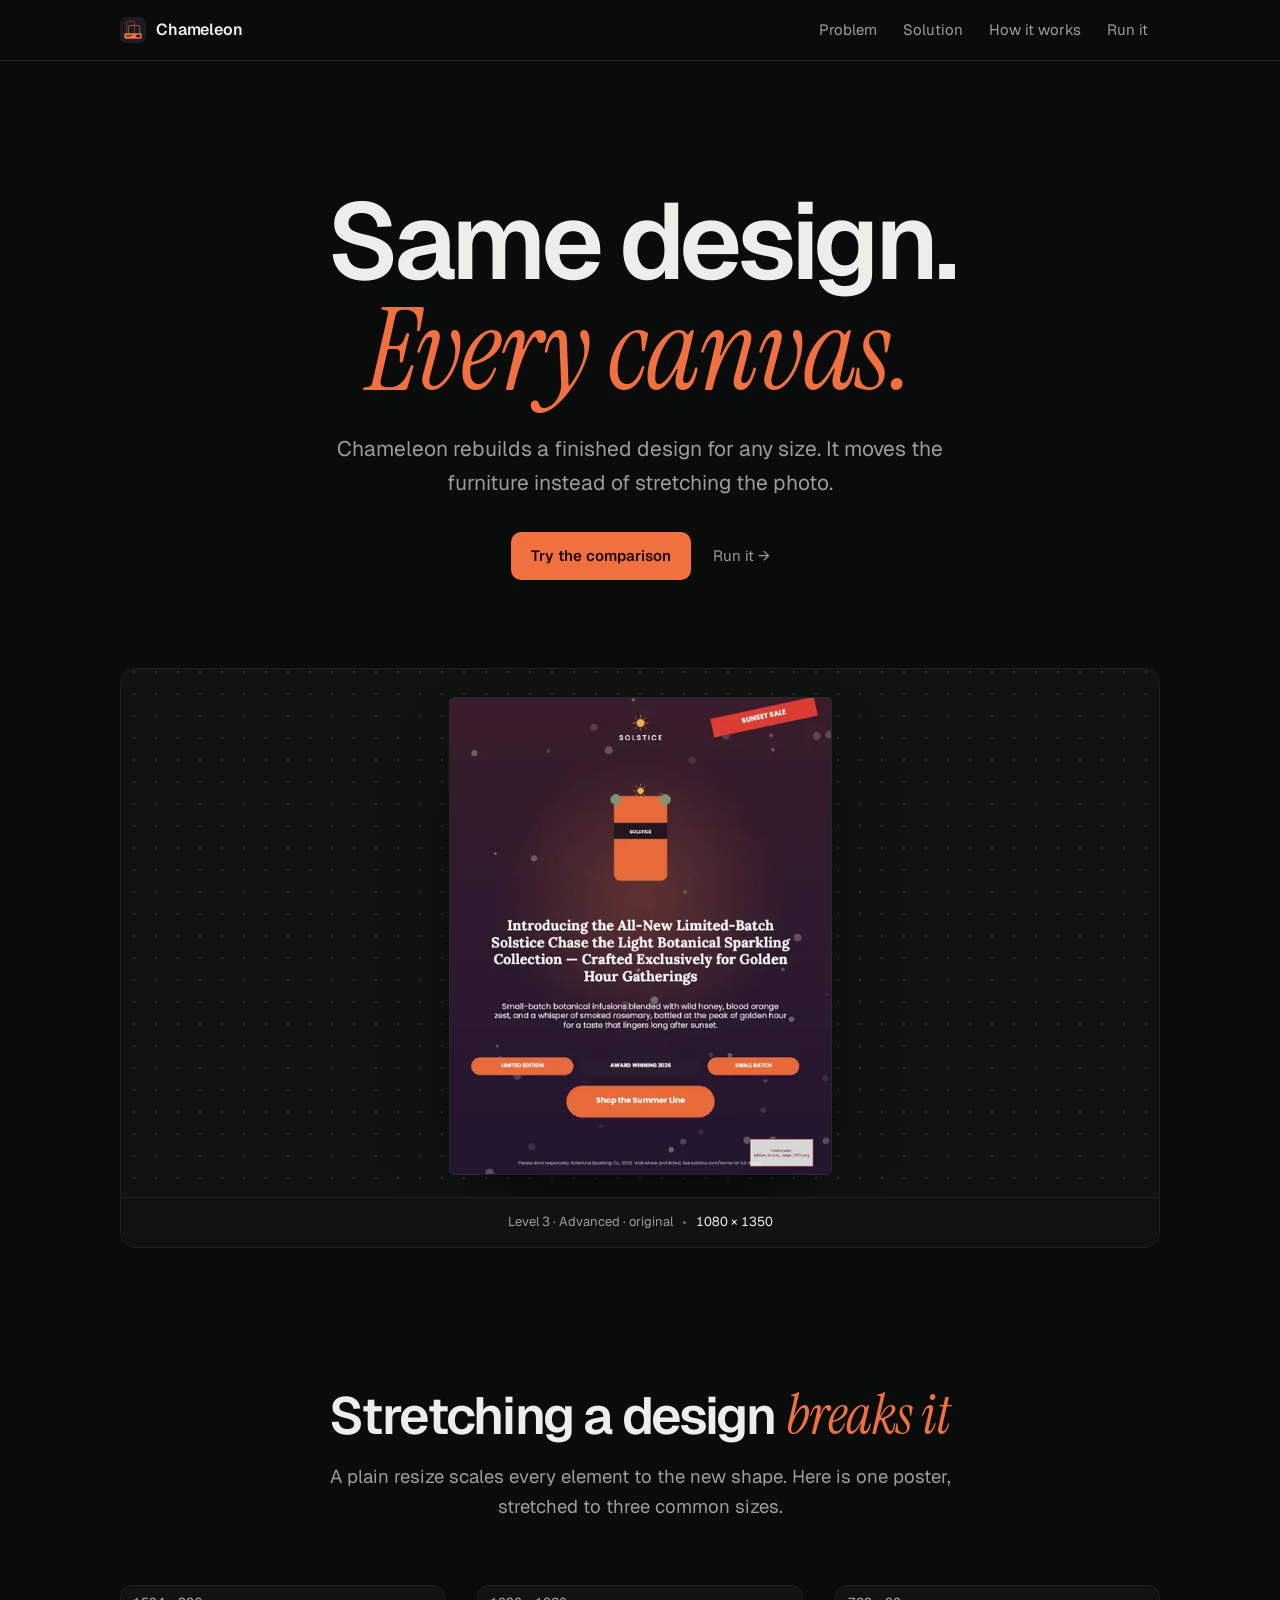
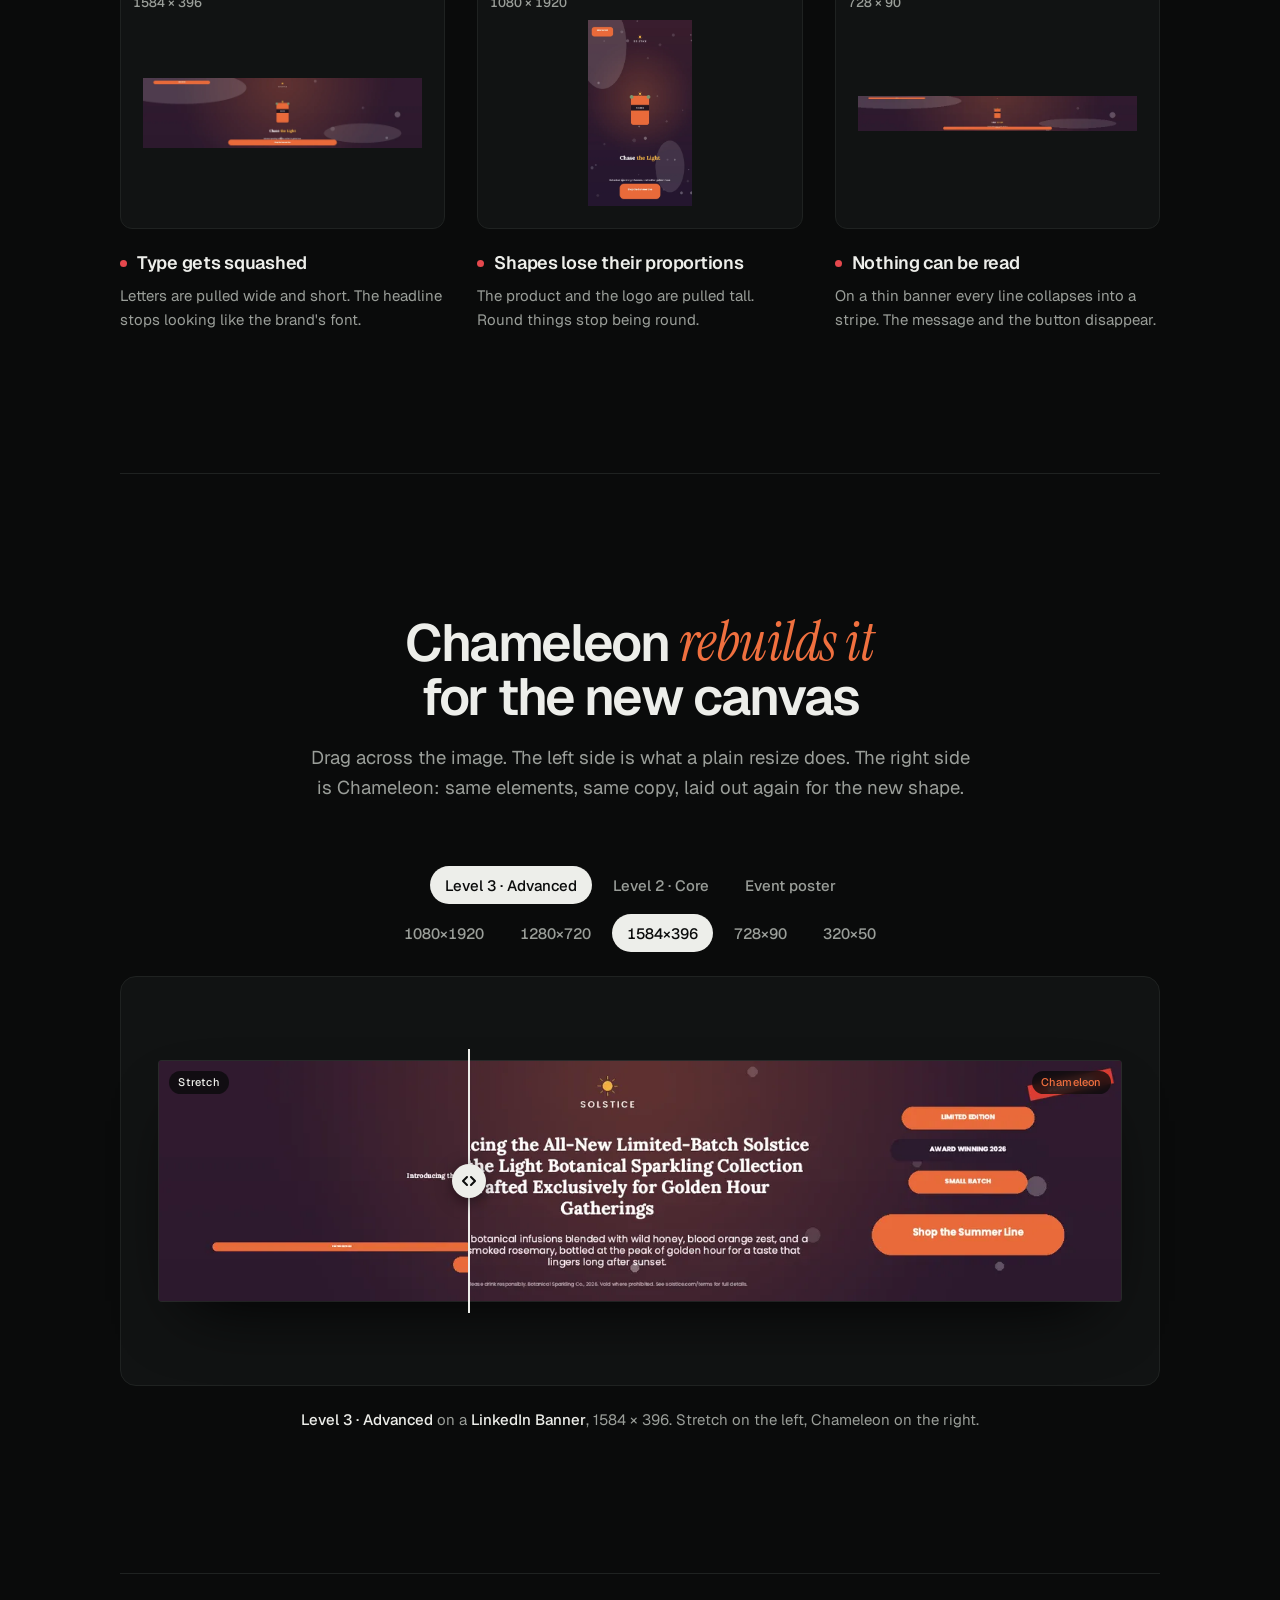
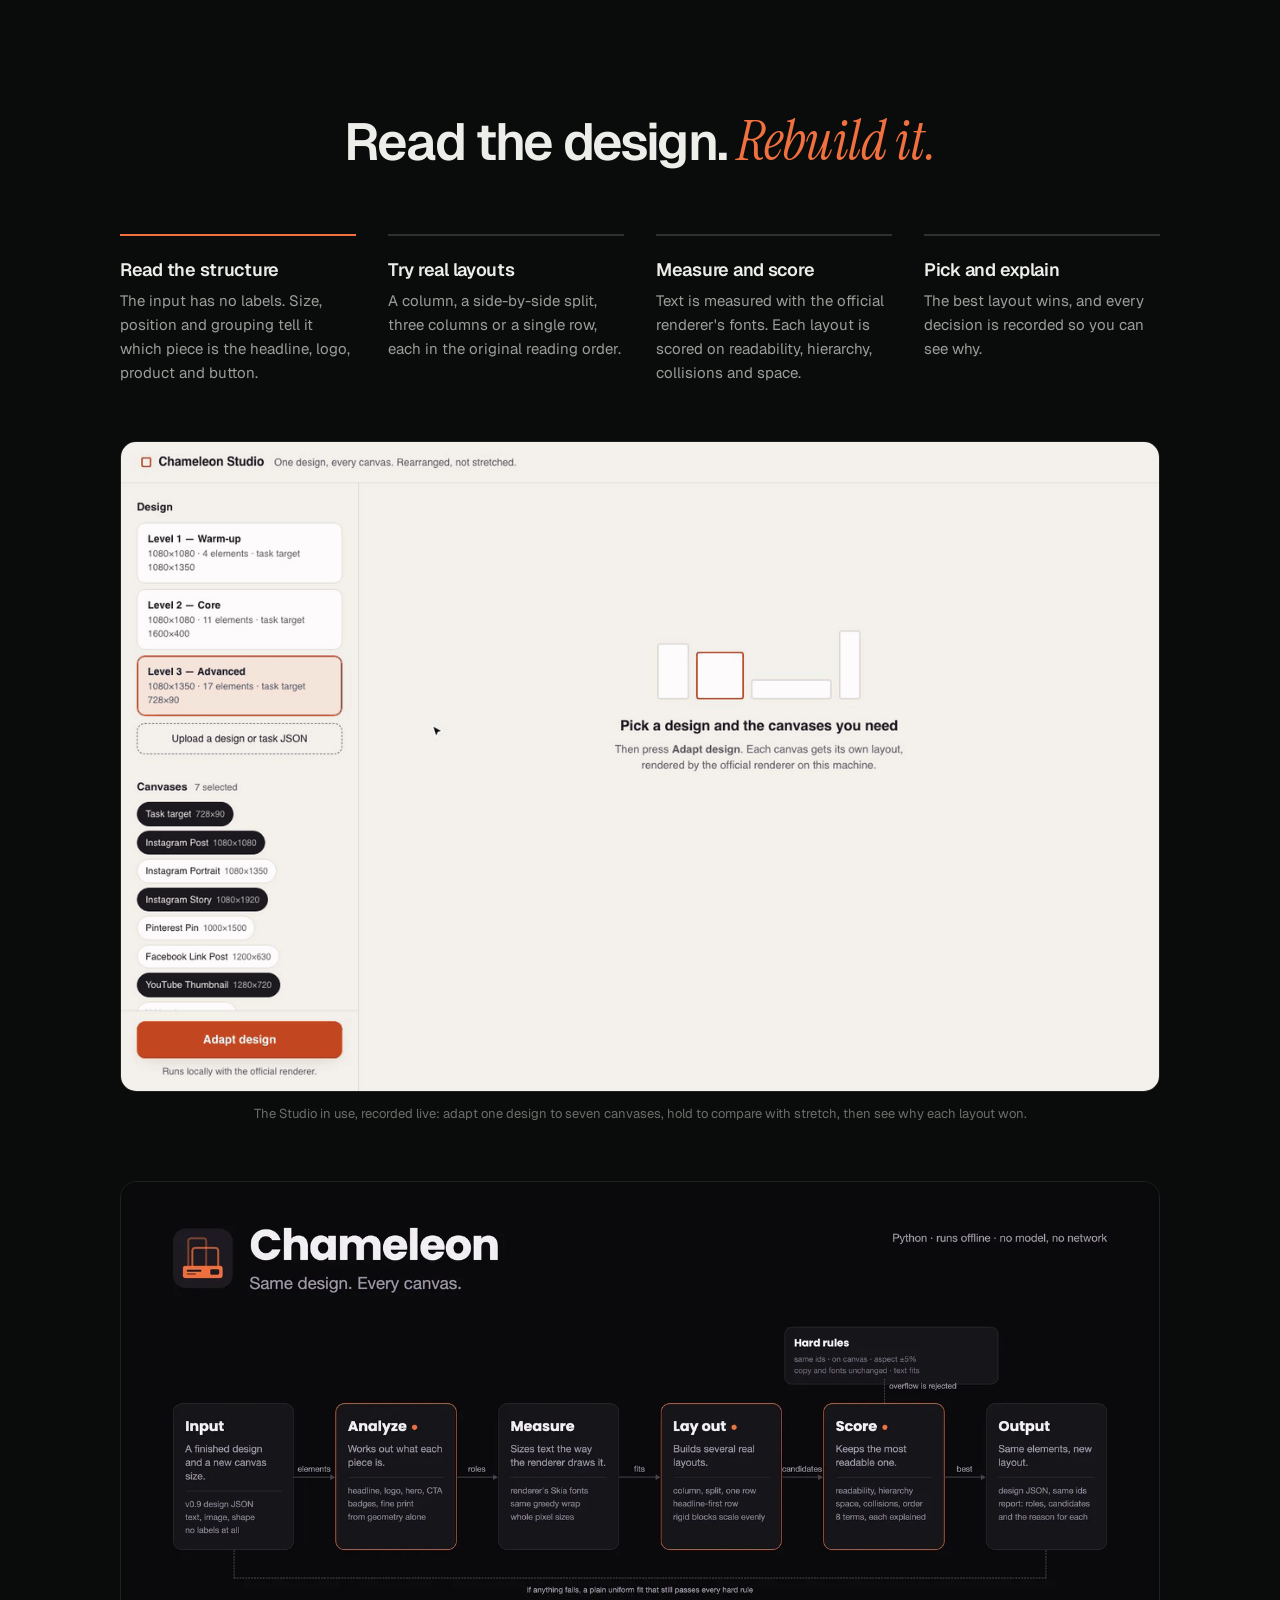
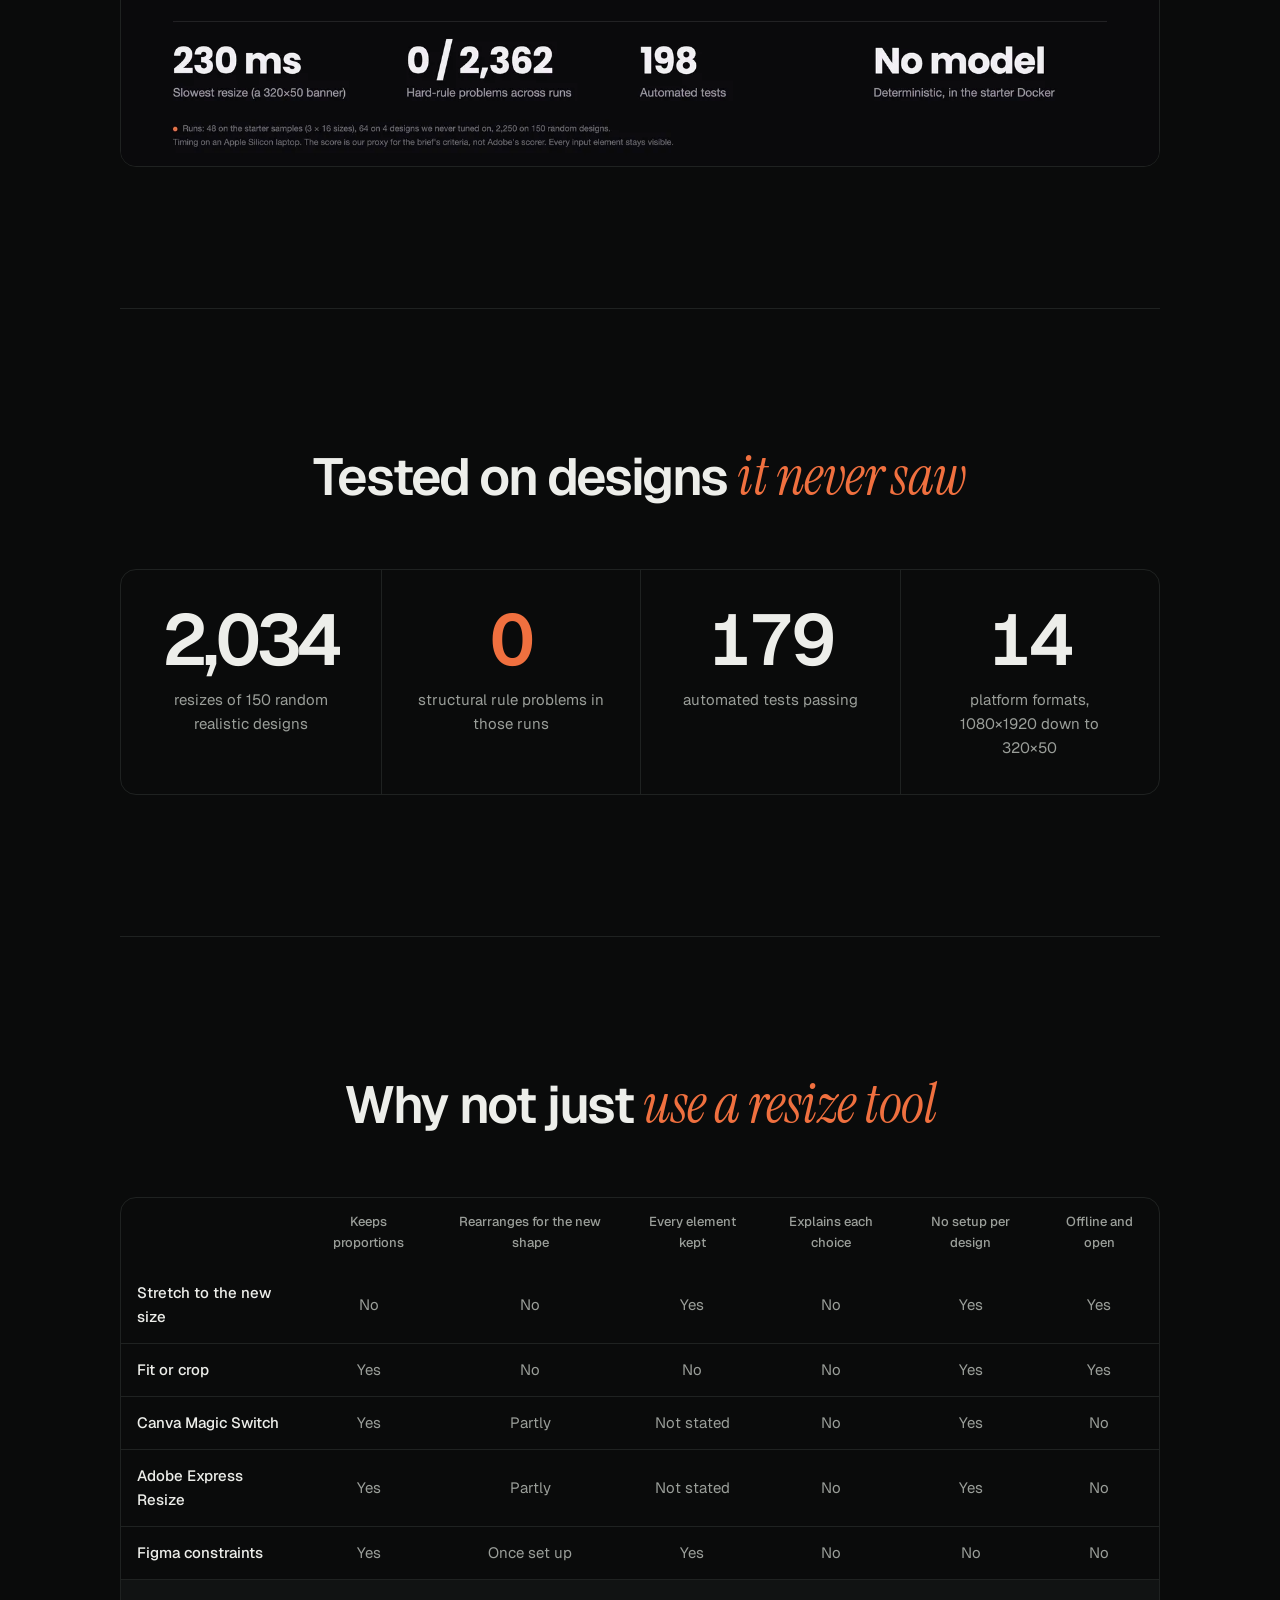
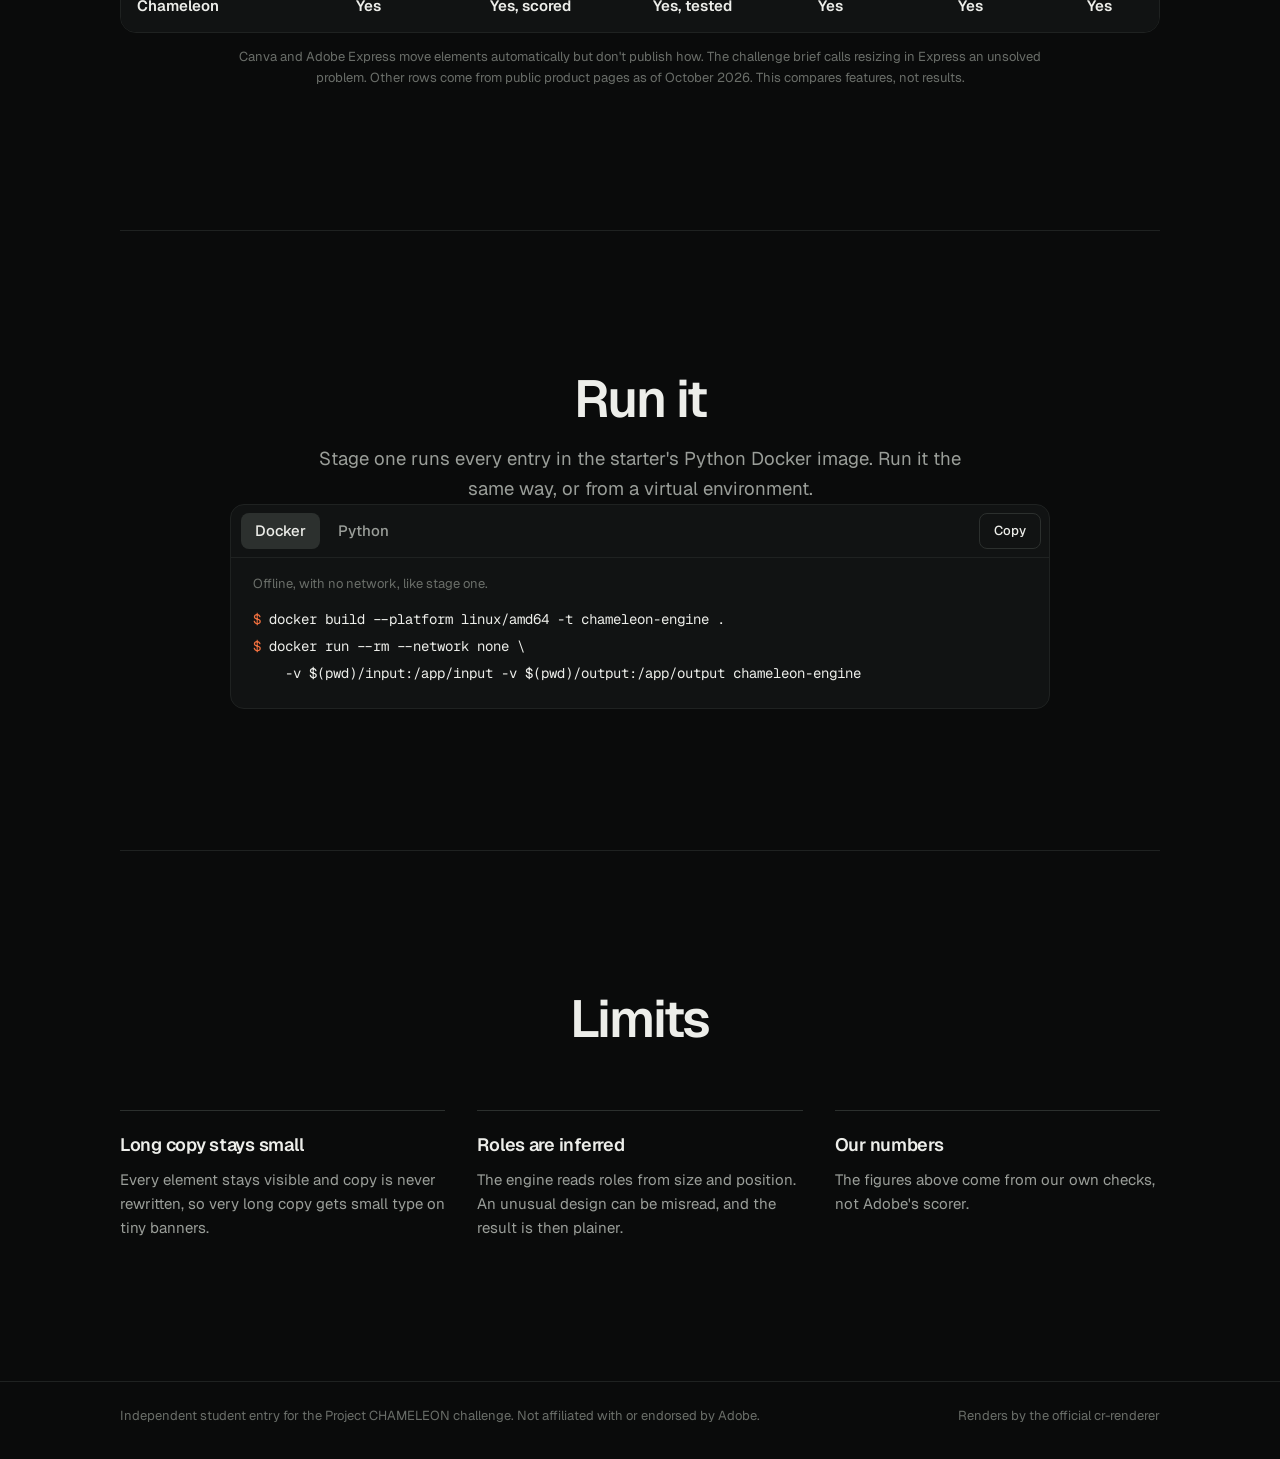
==== site/index.html @ ba7f4388 "Show all three designs on the landing page, drop the duplicate animation The hero now rotates throug" ====
<!doctype html>
<html lang="en">
<head>
<meta charset="utf-8">
<meta name="viewport" content="width=device-width, initial-scale=1, viewport-fit=cover">
<meta name="description" content="Chameleon rebuilds a finished design for any canvas size instead of stretching it.">
<title>Chameleon Resize Engine</title>
<link rel="icon" type="image/svg+xml" href="[data-uri]">
<link rel="preconnect" href="https://fonts.googleapis.com">
<link rel="preconnect" href="https://fonts.gstatic.com" crossorigin>
<link rel="stylesheet" href="https://fonts.googleapis.com/css2?family=Geist:wght@400;500;600&family=Geist+Mono:wght@400;500&family=Instrument+Serif:ital@1&display=swap">
<style>
:root{
  --bg:#0A0B0B; --raise:#111313; --ink:#EDEEEA; --ink-2:#9A9E99; --ink-3:#6A6E69; --rule:#1F2221; --rule-2:#2C302E;
  --accent:#F0703F; --on-accent:#1B0E08; --bad:#E5484D;
  --sans:"Geist","Helvetica Neue","Segoe UI",system-ui,sans-serif;
  --serif:"Instrument Serif",Georgia,serif;
  --mono:"Geist Mono",ui-monospace,"SF Mono",Menlo,monospace;
  --ease:cubic-bezier(.22,.8,.24,1);
  --t-xs:.8125rem; --t-s:.9375rem; --t-lead:clamp(1.0625rem,1.45vw,1.1875rem); --t-h3:1.125rem;
  --t-h2:clamp(2rem,4.2vw,3.25rem); --t-h1:clamp(3rem,8.4vw,6.75rem); --t-num:clamp(2.75rem,5.6vw,4.5rem);
  --gutter:clamp(16px,4vw,40px); --sec:clamp(88px,11vw,148px); --gap:clamp(20px,2.6vw,32px);
  color-scheme:dark;
}
*{box-sizing:border-box}
html{scroll-behavior:smooth}
body{margin:0;background:var(--bg);color:var(--ink);font:400 1rem/1.6 var(--sans);-webkit-font-smoothing:antialiased}
.wrap{max-width:1120px;margin:0 auto;padding-inline:var(--gutter)}
:focus-visible{outline:2px solid var(--accent);outline-offset:3px;border-radius:6px}
h1,h2,h3,p{margin:0}
h1,h2,h3{font-weight:600;text-wrap:balance}
em{white-space:nowrap;font:italic 400 1.06em/1 var(--serif);letter-spacing:-.01em;color:var(--accent)}
.sr{position:absolute;width:1px;height:1px;overflow:hidden;clip:rect(0 0 0 0);white-space:nowrap}
.skip{position:absolute;left:var(--gutter);top:-60px;background:var(--ink);color:var(--bg);padding:8px 14px;border-radius:8px;z-index:9}
.skip:focus{top:12px}

/* header */
header{border-bottom:1px solid var(--rule)}
header .wrap{display:flex;justify-content:space-between;align-items:center;height:60px}
.brand{font-weight:600;letter-spacing:-.01em;display:flex;gap:10px;align-items:center;text-decoration:none;color:inherit}
.brand img{width:26px;height:26px;display:block;border-radius:6px}
@keyframes breathe{0%,100%{width:14px;height:14px}33%{width:19px;height:10px}66%{width:10px;height:19px}}
nav{display:flex;gap:2px}
nav a{font-size:var(--t-s);color:var(--ink-2);text-decoration:none;padding:7px 12px;border-radius:8px;transition:color .15s,background .15s}
nav a:hover{color:var(--ink);background:var(--raise)}

/* sections: centred head, then the visual in its own band below */
section{padding-block:var(--sec);scroll-margin-top:0}
section + section > .wrap::before{content:"";display:block;height:1px;background:var(--rule);margin-top:calc(-1 * var(--sec));margin-bottom:var(--sec)}
.head{text-align:center;max-width:720px;margin:0 auto}
h2{font-size:var(--t-h2);line-height:1.05;letter-spacing:-.035em}
.lead{color:var(--ink-2);font-size:var(--t-lead);line-height:1.6;max-width:56ch;margin:18px auto 0}
.band{margin-top:clamp(40px,5vw,64px)}
.note{text-align:center;color:var(--ink-2);font-size:var(--t-s);margin-top:22px}
.note b{color:var(--ink);font-weight:500}

/* intro */
.intro{padding-block:clamp(72px,10vw,136px) 0;text-align:center}
.intro h1{font-size:var(--t-h1);line-height:.98;letter-spacing:-.05em}
.intro h1 span{display:block}
.intro .lead{font-size:clamp(1.125rem,1.7vw,1.3125rem);max-width:44ch;margin-top:24px}
.actions{display:flex;justify-content:center;align-items:center;gap:10px 22px;flex-wrap:wrap;margin-top:32px}
.btn{display:inline-flex;align-items:center;gap:10px;padding:12px 20px;border-radius:10px;background:var(--accent);color:var(--on-accent);font-weight:600;font-size:var(--t-s);text-decoration:none;transition:transform .2s var(--ease),box-shadow .2s}
.btn:hover{transform:translateY(-1px);box-shadow:0 10px 30px -12px var(--accent)}
.link{color:var(--ink-2);font-size:var(--t-s);text-decoration:none}
.link:hover{color:var(--ink)}
.link span{display:inline-block;transition:transform .2s var(--ease)}
.link:hover span{transform:translateX(3px)}

/* hero canvas: frame reshapes, then the real render fades in (never stretched mid-move) */
.board{position:relative;margin-top:clamp(56px,7vw,88px);height:clamp(360px,48vw,580px);border:1px solid var(--rule);border-radius:16px;background:var(--raise);display:grid;place-items:center;overflow:hidden}
.board::before{content:"";position:absolute;inset:0;background-image:radial-gradient(var(--rule-2) 1px,transparent 1px);background-size:22px 22px;background-position:center;pointer-events:none}
.art{position:relative;width:300px;height:375px;margin-bottom:44px;border-radius:4px;transition:width .7s var(--ease),height .7s var(--ease);box-shadow:0 0 0 1px rgba(255,255,255,.1),0 30px 70px -30px #000;background:#1c1620;overflow:hidden}
.art img{position:absolute;inset:0;width:100%;height:100%;object-fit:cover;transition:opacity .35s ease}
.art.swap img{opacity:0}
.readout{position:absolute;left:0;right:0;bottom:0;display:flex;justify-content:center;align-items:center;gap:10px;padding:14px;font-size:var(--t-xs);color:var(--ink-2);border-top:1px solid var(--rule);background:var(--raise)}
.readout #dim{color:var(--ink);font-variant-numeric:tabular-nums}
.readout i{width:3px;height:3px;border-radius:50%;background:var(--ink-3)}

/* problem: three blocks */
.trio{display:grid;grid-template-columns:repeat(3,minmax(0,1fr));gap:var(--gap)}
.trio article{min-width:0}
.trio .pic{position:relative;border:1px solid var(--rule);border-radius:12px;background:var(--raise);aspect-ratio:4/3;display:grid;place-items:center;padding:clamp(14px,2vw,22px);overflow:hidden}
.trio .pic img{position:absolute;left:22px;right:22px;top:34px;bottom:22px;width:calc(100% - 44px);height:calc(100% - 56px);object-fit:contain}
.trio .size{position:absolute;left:12px;top:10px;font:500 .8125rem/1 var(--sans);color:var(--ink-2);font-variant-numeric:tabular-nums}
.trio h3{font-size:var(--t-h3);letter-spacing:-.015em;margin-top:20px;display:flex;gap:10px;align-items:baseline}
.trio h3::before{content:"";flex:none;width:7px;height:7px;border-radius:50%;background:var(--bad);transform:translateY(-2px)}
.trio p{color:var(--ink-2);font-size:var(--t-s);margin-top:6px;max-width:34ch}

/* solution: the comparison is the centrepiece */
.chips{display:flex;justify-content:center;flex-wrap:wrap;gap:6px}
.chips + .chips{margin-top:10px}
.chips button{font:500 var(--t-s)/1 var(--sans);background:transparent;border:1px solid transparent;color:var(--ink-2);padding:9px 14px;border-radius:999px;cursor:pointer;min-height:38px;transition:color .15s,background .15s,border-color .15s}
.chips button:hover{color:var(--ink);border-color:var(--rule-2)}
.chips button[aria-pressed="true"]{background:var(--ink);color:var(--bg)}
.chips.f button{font-variant-numeric:tabular-nums}
.stage{margin-top:24px;border:1px solid var(--rule);border-radius:16px;background:var(--raise);padding:clamp(16px,3vw,40px);display:grid;place-items:center;min-height:clamp(220px,32vw,460px)}
.frame{position:relative;max-width:100%;min-width:0;line-height:0;cursor:ew-resize;touch-action:pan-y;border-radius:3px;box-shadow:0 0 0 1px rgba(255,255,255,.1),0 30px 70px -30px #000;transition:opacity .25s}
.frame.load{opacity:.3}
.stage:has(#cut:focus-visible){outline:2px solid var(--accent);outline-offset:3px}
.frame img{display:block;max-width:100%;max-height:min(64vh,620px);width:auto;height:auto;user-select:none;-webkit-user-drag:none}
.frame .over{position:absolute;inset:0;clip-path:inset(0 0 0 var(--cut,50%))}
.frame .over img{width:100%;height:100%;max-height:none}
.tag{position:absolute;top:10px;font:500 .6875rem/1 var(--sans);letter-spacing:.02em;padding:6px 9px;border-radius:999px;background:rgba(10,11,11,.78);color:var(--ink);pointer-events:none;backdrop-filter:blur(4px)}
.tag.l{left:10px}.tag.r{right:10px;color:var(--accent)}
.bar{position:absolute;top:-12px;bottom:-12px;left:var(--cut,50%);width:2px;margin-left:-1px;background:var(--ink);pointer-events:none}
.bar::after{content:"";position:absolute;top:50%;left:50%;width:34px;height:34px;transform:translate(-50%,-50%);border-radius:50%;background:var(--ink) url("data:image/svg+xml,%3Csvg xmlns='http://www.w3.org/2000/svg' width='18' height='18' fill='none' stroke='%230A0B0B' stroke-width='2' stroke-linecap='round' stroke-linejoin='round'%3E%3Cpath d='M7 5 3 9l4 4M11 5l4 4-4 4'/%3E%3C/svg%3E") center no-repeat;box-shadow:0 4px 16px rgba(0,0,0,.5)}

/* how it works */
.steps{display:grid;grid-template-columns:repeat(4,minmax(0,1fr));gap:var(--gap);margin:0;padding:0;list-style:none}
.steps li{min-width:0;border-top:2px solid var(--rule-2);padding-top:22px}
.steps li:first-child{border-top-color:var(--accent)}
.steps h3{font-size:var(--t-h3);letter-spacing:-.015em;line-height:1.3;margin-bottom:8px}
.steps p{color:var(--ink-2);font-size:var(--t-s);max-width:32ch}

/* figures and comparison */
.fig{margin:clamp(36px,5vw,56px) auto 0;max-width:1120px}
.fig img{display:block;width:100%;height:auto;border:1px solid var(--rule);border-radius:16px}
.fig figcaption{color:var(--ink-3);font-size:var(--t-xs);text-align:center;margin-top:12px}
.vs-wrap{overflow-x:auto;border:1px solid var(--rule);border-radius:16px}
.vs{width:100%;border-collapse:collapse;font-size:var(--t-s);min-width:760px}
.vs th,.vs td{padding:14px 16px;text-align:center;border-bottom:1px solid var(--rule)}
.vs thead th{color:var(--ink-2);font-weight:500;font-size:var(--t-xs)}
.vs tbody th{text-align:left;font-weight:500;color:var(--ink)}
.vs td{color:var(--ink-2)}
.vs tr:last-child th,.vs tr:last-child td{border-bottom:0}
.vs tr.us{background:var(--raise)}
.vs tr.us th,.vs tr.us td{color:var(--ink);font-weight:600}
.vs .y{color:var(--accent)}
.vs-note{color:var(--ink-3);font-size:var(--t-xs);margin:14px auto 0;max-width:820px;text-align:center}

/* evidence */
.nums{display:grid;grid-template-columns:repeat(4,minmax(0,1fr));border:1px solid var(--rule);border-radius:16px;overflow:hidden}
.nums div{min-width:0;padding:clamp(22px,3vw,34px);text-align:center}
.nums div + div{border-left:1px solid var(--rule)}
.nums b{display:block;font-size:var(--t-num);font-weight:600;letter-spacing:-.05em;font-variant-numeric:tabular-nums;line-height:1}
.nums div:nth-child(2) b{color:var(--accent)}
.nums span{display:block;color:var(--ink-2);font-size:var(--t-s);margin:12px auto 0;max-width:20ch}

/* run it */
.term{max-width:820px;margin:0 auto;border:1px solid var(--rule);border-radius:14px;background:var(--raise);overflow:hidden}
.term-top{display:flex;justify-content:space-between;align-items:center;gap:12px;padding:8px 8px 8px 10px;border-bottom:1px solid var(--rule)}
.tabs{display:flex;gap:4px}
.tabs button{font:500 var(--t-s)/1 var(--sans);padding:8px 14px;border:0;border-radius:8px;background:transparent;color:var(--ink-2);cursor:pointer;min-height:36px}
.tabs button:hover{color:var(--ink)}
.tabs button[aria-selected="true"]{background:var(--rule-2);color:var(--ink)}
.copy{font:500 var(--t-xs)/1 var(--sans);background:transparent;color:var(--ink);border:1px solid var(--rule-2);border-radius:8px;padding:9px 14px;cursor:pointer;min-height:36px}
.copy:hover{border-color:var(--ink-3)}
.term .hint{padding:16px 22px 0;color:var(--ink-3);font-size:var(--t-xs)}
pre{margin:0;padding:12px 22px 22px;overflow-x:auto;font:400 .875rem/1.9 var(--mono);color:var(--ink)}
pre .c{color:var(--ink-3)}
pre .p{color:var(--accent);user-select:none}
[role="tabpanel"][hidden]{display:none}

/* limits */
.limits{list-style:none;padding:0;margin:0;display:grid;grid-template-columns:repeat(3,minmax(0,1fr));gap:var(--gap)}
.limits li{border-top:1px solid var(--rule-2);padding-top:20px;color:var(--ink-2);font-size:var(--t-s)}
.limits b{display:block;color:var(--ink);font-weight:600;font-size:var(--t-h3);letter-spacing:-.015em;margin-bottom:8px}
/* .steps and .limits reset margin, so restore the gap under the heading */
.steps.band,.limits.band{margin-top:clamp(40px,5vw,64px)}

footer{border-top:1px solid var(--rule)}
footer .wrap{display:flex;justify-content:space-between;gap:10px 32px;flex-wrap:wrap;padding-block:24px 32px;color:var(--ink-3);font-size:var(--t-xs)}

/* entrance: fade up once; siblings stagger via --i */
.rv{transition:opacity .8s var(--ease),transform .8s var(--ease);transition-delay:calc(var(--i,0) * 120ms)}
.rv.pre{opacity:0;transform:translateY(24px)}
.intro .rv{animation:up .9s var(--ease) both;animation-delay:calc(var(--i,0) * 110ms)}
@keyframes up{from{opacity:0;transform:translateY(18px)}to{opacity:1;transform:none}}

@media (max-width:900px){
  .steps{grid-template-columns:repeat(2,minmax(0,1fr));row-gap:40px}
  .nums{grid-template-columns:repeat(2,minmax(0,1fr))}
  .nums div:nth-child(3){border-left:0}
  .nums div:nth-child(n+3){border-top:1px solid var(--rule)}
  .trio,.limits{grid-template-columns:1fr;max-width:540px;margin-inline:auto}
}
@media (max-width:560px){
  nav a:not(:last-child){display:none}
  .steps{grid-template-columns:1fr}
  .board{height:clamp(320px,92vw,420px)}
  .actions .btn{width:100%;justify-content:center}
  .chips.f{display:grid;grid-template-columns:repeat(3,minmax(0,1fr))}
  .chips.f button{padding-inline:4px}
  .nums b{font-size:2.5rem}
  .term .hint,pre{padding-inline:16px}
}
@media (prefers-reduced-motion:reduce){
  html{scroll-behavior:auto}
  *,*::before,*::after{animation:none!important;transition:none!important}
  .rv.pre{opacity:1;transform:none}
}
</style>
</head>
<body>


<a class="skip" href="#main">Skip to content</a>
<header>
  <div class="wrap">
    <a class="brand" href="#top"><img src="[data-uri]" alt="" width="26" height="26">Chameleon</a>
    <nav aria-label="Sections"><a href="#problem">Problem</a><a href="#compare">Solution</a><a href="#how">How it works</a><a href="#run">Run it</a></nav>
  </div>
</header>

<main id="main">
  <div class="intro" id="top">
    <div class="wrap">
      <h1 class="rv" style="--i:0"><span>Same design.</span><em>Every canvas.</em></h1>
      <p class="lead rv" style="--i:1">Chameleon rebuilds a finished design for any size. It moves the furniture instead of stretching the photo.</p>
      <div class="actions rv" style="--i:2">
        <a class="btn" href="#compare">Try the comparison</a>
        <a class="link" href="#run">Run it <span aria-hidden="true">→</span></a>
      </div>
      <div class="board rv" style="--i:3" role="img" aria-label="One design rebuilt for several canvas sizes, cycling through formats">
        <div class="art" id="art"><img id="a0" alt=""></div>
        <div class="readout" aria-hidden="true"><span id="fmt">Original</span><i></i><span id="dim">1080 × 1350</span></div>
      </div>
    </div>
  </div>

  <section id="problem">
    <div class="wrap">
      <div class="head">
        <h2 class="rv">Stretching a design <em>breaks it</em></h2>
        <p class="lead rv" style="--i:1">A plain resize scales every element to the new shape. Here is one poster, stretched to three common sizes.</p>
      </div>
      <div class="trio band" id="trio"></div>
    </div>
  </section>

  <section id="compare">
    <div class="wrap">
      <div class="head">
        <h2 class="rv">Chameleon <em>rebuilds it</em><br>for the new canvas</h2>
        <p class="lead rv" style="--i:1">Drag across the image. The left side is what a plain resize does. The right side is Chameleon: same elements, same copy, laid out again for the new shape.</p>
      </div>
      <div class="band rv">
        <div class="chips" id="designs" role="group" aria-label="Design"></div>
        <div class="chips f" id="formats" role="group" aria-label="Canvas size"></div>
        <div class="stage">
          <div class="frame" id="frame">
            <img id="cs" alt="" draggable="false">
            <div class="over"><img id="cr" alt="" draggable="false"></div>
            <span class="tag l" aria-hidden="true">Stretch</span><span class="tag r" aria-hidden="true">Chameleon</span>
            <div class="bar" aria-hidden="true"></div>
          </div>
          <label class="sr" for="cut">Comparison position: stretch on the left, Chameleon on the right</label>
          <input class="sr" id="cut" type="range" min="0" max="100" value="50">
        </div>
        <p class="note" id="dims" aria-live="polite"></p>
      </div>
    </div>
  </section>

  <section id="how">
    <div class="wrap">
      <div class="head"><h2 class="rv">Read the design. <em>Rebuild it.</em></h2></div>
      <ol class="steps band">
        <li class="rv" style="--i:0"><h3>Read the structure</h3><p>The input has no labels. Size, position and grouping tell it which piece is the headline, logo, product and button.</p></li>
        <li class="rv" style="--i:1"><h3>Try real layouts</h3><p>A column, a side-by-side split, three columns or a single row, each in the original reading order.</p></li>
        <li class="rv" style="--i:2"><h3>Measure and score</h3><p>Text is measured with the official renderer's fonts. Each layout is scored on readability, hierarchy, collisions and space.</p></li>
        <li class="rv" style="--i:3"><h3>Pick and explain</h3><p>The best layout wins, and every decision is recorded so you can see why.</p></li>
      </ol>
      <figure class="fig rv">
        <img src="studio.gif" width="1200" height="750" loading="lazy" alt="Studio walkthrough: pick Level 3, press Adapt design, seven canvases appear, hold for stretch to compare, open Why, show what the engine saw, use another layout">
        <figcaption>The Studio in use, recorded live: adapt one design to seven canvases, hold to compare with stretch, then see why each layout won.</figcaption>
      </figure>
      <figure class="fig rv">
        <img src="[data-uri]" width="1600" height="900" loading="lazy" alt="How Chameleon works: input, analyze, measure, lay out, score, output, with hard rules checked before scoring and a safe uniform fit if anything fails. 230 ms slowest resize, 0 hard-rule problems in 2,362 runs, 198 tests, no model">
      </figure>
    </div>
  </section>

  <section id="evidence">
    <div class="wrap">
      <div class="head"><h2 class="rv">Tested on designs <em>it never saw</em></h2></div>
      <div class="nums band rv">
        <div><b data-n="2250">2,250</b><span>resizes of 150 random realistic designs</span></div>
        <div><b data-n="0">0</b><span>structural rule problems in those runs</span></div>
        <div><b data-n="198">198</b><span>automated tests passing</span></div>
        <div><b data-n="15">15</b><span>platform formats, 1080×1920 down to 320×50</span></div>
      </div>
    </div>
  </section>

  <section id="vs">
    <div class="wrap">
      <div class="head"><h2 class="rv">Why not just <em>use a resize tool</em></h2></div>
      <div class="band rv">
        <div class="vs-wrap">
          <table class="vs">
            <thead><tr><th scope="col"><span class="sr">Tool</span></th><th scope="col">Keeps proportions</th><th scope="col">Rearranges for the new shape</th><th scope="col">Every element kept</th><th scope="col">Explains each choice</th><th scope="col">No setup per design</th><th scope="col">Offline and open</th></tr></thead>
            <tbody>
              <tr><th scope="row">Stretch to the new size</th><td>No</td><td>No</td><td>Yes</td><td>No</td><td>Yes</td><td>Yes</td></tr>
              <tr><th scope="row">Fit or crop</th><td>Yes</td><td>No</td><td>No</td><td>No</td><td>Yes</td><td>Yes</td></tr>
              <tr><th scope="row">Canva Magic Switch</th><td>Yes</td><td>Partly</td><td>Not stated</td><td>No</td><td>Yes</td><td>No</td></tr>
              <tr><th scope="row">Adobe Express Resize</th><td>Yes</td><td>Partly</td><td>Not stated</td><td>No</td><td>Yes</td><td>No</td></tr>
              <tr><th scope="row">Figma constraints</th><td>Yes</td><td>Once set up</td><td>Yes</td><td>No</td><td>No</td><td>No</td></tr>
              <tr class="us"><th scope="row">Chameleon</th><td class="y">Yes</td><td class="y">Yes, scored</td><td class="y">Yes, tested</td><td class="y">Yes</td><td class="y">Yes</td><td class="y">Yes</td></tr>
            </tbody>
          </table>
        </div>
        <p class="vs-note">Canva and Adobe Express move elements automatically but don't publish how. The challenge brief calls resizing in Express an unsolved problem. Other rows come from public product pages as of October 2026. This compares features, not results.</p>
      </div>
    </div>
  </section>

  <section id="run">
    <div class="wrap">
      <div class="head">
        <h2 class="rv">Run it</h2>
        <p class="lead rv" style="--i:1">Stage one runs every entry in the starter's Python Docker image. Run it the same way, or from a virtual environment.</p>
      </div>
      <div class="term band rv">
        <div class="term-top">
          <div class="tabs" role="tablist" aria-label="How to run">
            <button role="tab" id="t-docker" aria-controls="p-docker" aria-selected="true">Docker</button>
            <button role="tab" id="t-py" aria-controls="p-py" aria-selected="false" tabindex="-1">Python</button>
          </div>
          <button class="copy" id="copy" type="button">Copy</button>
        </div>
        <div role="tabpanel" id="p-docker" aria-labelledby="t-docker">
          <p class="hint">Offline, with no network, like stage one.</p>
<pre><span class="p">$ </span>docker build --platform linux/amd64 -t chameleon-engine .
<span class="p">$ </span>docker run --rm --network none \
    -v $(pwd)/input:/app/input -v $(pwd)/output:/app/output chameleon-engine</pre>
        </div>
        <div role="tabpanel" id="p-py" aria-labelledby="t-py" hidden>
          <p class="hint">Python 3.10 or newer, inside the starter repo.</p>
<pre><span class="p">$ </span>pip install -r requirements.txt
<span class="p">$ </span>python -m engine.main      <span class="c"># resize every task in input/</span>
<span class="p">$ </span>python -m studio.server    <span class="c"># demo UI on http://127.0.0.1:8765</span></pre>
        </div>
      </div>
    </div>
  </section>

  <section id="limits">
    <div class="wrap">
      <div class="head"><h2 class="rv">Limits</h2></div>
      <ul class="limits band">
        <li class="rv" style="--i:0"><b>Long copy stays small</b>Every element stays visible and copy is never rewritten, so very long copy gets small type on tiny banners.</li>
        <li class="rv" style="--i:1"><b>Roles are inferred</b>The engine reads roles from size and position. An unusual design can be misread, and the result is then plainer.</li>
        <li class="rv" style="--i:2"><b>Our numbers</b>The figures above come from our own checks, not Adobe's scorer.</li>
      </ul>
    </div>
  </section>
</main>

<footer>
  <div class="wrap">
    <span>Independent student entry for the Project CHAMELEON challenge. Not affiliated with or endorsed by Adobe.</span>
    <span>Renders by the official cr-renderer</span>
  </div>
</footer>

<script>
const DATA = {"designs": [{"key": "advanced", "label": "Level 3 \u00b7 Advanced", "desc": "17 elements, run-on headline, rotated ribbon, missing asset", "canvas": {"width": 1080, "height": 1350}, "n": 17, "original": "[data-uri]", "pairs": {"ig_story": {"stretch": "[data-uri]", "result": "[data-uri]"}, "ig_post": {"stretch": "[data-uri]", "result": "[data-uri]"}, "yt_thumb": {"stretch": "[data-uri]", "result": "[data-uri]"}, "li_banner": {"stretch": "[data-uri]", "result": "[data-uri]"}, "billboard": {"stretch": "[data-uri]", "result": "[data-uri]"}, "leaderboard": {"stretch": "[data-uri]", "result": "[data-uri]"}, "mobile_banner": {"stretch": "[data-uri]", "result": "[data-uri]"}, "skyscraper": {"stretch": "[data-uri]", "result": "[data-uri]"}}}, {"key": "core", "label": "Level 2 \u00b7 Core", "desc": "11 elements, groups, translucent shapes", "canvas": {"width": 1080, "height": 1080}, "n": 11, "original": "[data-uri]", "pairs": {"ig_story": {"stretch": "[data-uri]", "result": "[data-uri]"}, "ig_post": {"stretch": "[data-uri]", "result": "[data-uri]"}, "yt_thumb": {"stretch": "[data-uri]", "result": "[data-uri]"}, "li_banner": {"stretch": "[data-uri]", "result": "[data-uri]"}, "billboard": {"stretch": "[data-uri]", "result": "[data-uri]"}, "leaderboard": {"stretch": "[data-uri]", "result": "[data-uri]"}, "mobile_banner": {"stretch": "[data-uri]", "result": "[data-uri]"}, "skyscraper": {"stretch": "[data-uri]", "result": "[data-uri]"}}}, {"key": "event", "label": "Event poster", "desc": "Our own test design: text only, left aligned, no image", "canvas": {"width": 1080, "height": 1350}, "n": 9, "original": "[data-uri]", "pairs": {"ig_story": {"stretch": "[data-uri]", "result": "[data-uri]"}, "ig_post": {"stretch": "[data-uri]", "result": "[data-uri]"}, "yt_thumb": {"stretch": "[data-uri]", "result": "[data-uri]"}, "li_banner": {"stretch": "[data-uri]", "result": "[data-uri]"}, "billboard": {"stretch": "[data-uri]", "result": "[data-uri]"}, "leaderboard": {"stretch": "[data-uri]", "result": "[data-uri]"}, "mobile_banner": {"stretch": "[data-uri]", "result": "[data-uri]"}, "skyscraper": {"stretch": "[data-uri]", "result": "[data-uri]"}}}], "formats": [{"key": "ig_story", "name": "Instagram Story", "w": 1080, "h": 1920}, {"key": "ig_post", "name": "Instagram Post", "w": 1080, "h": 1080}, {"key": "yt_thumb", "name": "YouTube Thumbnail", "w": 1280, "h": 720}, {"key": "li_banner", "name": "LinkedIn Banner", "w": 1584, "h": 396}, {"key": "billboard", "name": "Billboard Ad", "w": 970, "h": 250}, {"key": "leaderboard", "name": "Leaderboard Ad", "w": 728, "h": 90}, {"key": "mobile_banner", "name": "Mobile Banner", "w": 320, "h": 50}, {"key": "skyscraper", "name": "Wide Skyscraper", "w": 160, "h": 600}]};
const $ = id => document.getElementById(id);
const reduce = matchMedia("(prefers-reduced-motion: reduce)").matches;
const fmt = k => DATA.formats.find(x => x.key === k);

/* Hero: fade out, reshape the frame, fade the real result in. */
(() => {
  // Rotate through every design, not just one poster: each design shows
  // its original, then two very different canvases.
  const plan = {advanced: ["ig_story", "li_banner"], core: ["yt_thumb", "leaderboard"], event: ["skyscraper", "billboard"]};
  const seq = DATA.designs.flatMap(d => [{name:`${d.label} · original`, w:d.canvas.width, h:d.canvas.height, src:d.original}]
    .concat((plan[d.key] || ["ig_story", "li_banner"]).map(k => {
      const f = fmt(k); return {name:f.name, w:f.w, h:f.h, src:d.pairs[k].result};
    })));
  seq.forEach(s => { const im = new Image(); im.src = s.src; });
  const art = $("art"), img = $("a0"), board = art.parentElement;
  let i = 0, timer = null;
  const fit = (w, h) => {
    const bw = board.clientWidth * .88, bh = board.clientHeight - 46 - 56;
    const s = Math.min(bw / w, bh / h); return [Math.round(w * s), Math.round(h * s)];
  };
  const size = it => { const [w, h] = fit(it.w, it.h); art.style.width = w + "px"; art.style.height = h + "px"; };
  const label = it => { $("dim").textContent = `${it.w} × ${it.h}`; $("fmt").textContent = it.name; };
  function show(k){
    const it = seq[k];
    art.classList.add("swap");
    setTimeout(() => { size(it); label(it); }, 350);
    setTimeout(() => { img.src = it.src; art.classList.remove("swap"); }, 1050);
  }
  size(seq[0]); label(seq[0]); img.src = seq[0].src;
  const start = () => { if(!reduce && !timer) timer = setInterval(() => { i = (i + 1) % seq.length; show(i); }, 2800); };
  const stop = () => { clearInterval(timer); timer = null; };
  board.addEventListener("mouseenter", stop); board.addEventListener("mouseleave", start);
  addEventListener("resize", () => size(seq[i]));
  start();
})();

/* Problem: one poster stretched to three sizes. */
(() => {
  const d = DATA.designs[1];
  const items = [
    ["li_banner", "Type gets squashed", "Letters are pulled wide and short. The headline stops looking like the brand's font."],
    ["ig_story", "Shapes lose their proportions", "The product and the logo are pulled tall. Round things stop being round."],
    ["leaderboard", "Nothing can be read", "On a thin banner every line collapses into a stripe. The message and the button disappear."],
  ];
  $("trio").innerHTML = items.map(([k, t, p], n) => { const f = fmt(k); return `
    <article class="rv" style="--i:${n}">
      <div class="pic"><span class="size">${f.w} × ${f.h}</span><img src="${d.pairs[k].stretch}" alt="${d.label} stretched to ${f.name}, ${f.w} by ${f.h}"></div>
      <h3>${t}</h3><p>${p}</p>
    </article>`; }).join("");
})();

/* Compare: drag anywhere on the image; keyboard via the range input. */
(() => {
  let cd = 0, cf = "li_banner";
  const fkeys = ["ig_story","yt_thumb","li_banner","leaderboard","mobile_banner"];
  const frame = $("frame"), cut = $("cut");
  const set = v => { v = Math.max(0, Math.min(100, v)); frame.style.setProperty("--cut", v + "%"); cut.value = v; };
  function draw(){
    const d = DATA.designs[cd], f = fmt(cf), p = d.pairs[cf];
    frame.classList.add("load");
    $("cr").onload = () => frame.classList.remove("load");
    $("cs").src = p.stretch; $("cr").src = p.result;
    $("cs").alt = `${d.label} stretched to ${f.w} by ${f.h}`; $("cr").alt = `${d.label} rebuilt for ${f.w} by ${f.h}`;
    $("dims").innerHTML = `<b>${d.label}</b> on a <b>${f.name}</b>, ${f.w} × ${f.h}. Stretch on the left, Chameleon on the right.`;
    document.querySelectorAll("#designs button").forEach((b, i) => b.setAttribute("aria-pressed", i === cd));
    document.querySelectorAll("#formats button").forEach(b => b.setAttribute("aria-pressed", b.dataset.k === cf));
  }
  DATA.designs.forEach((d, i) => { const b = document.createElement("button"); b.type = "button"; b.textContent = d.label; b.title = d.desc; b.onclick = () => { cd = i; draw(); }; $("designs").appendChild(b); });
  fkeys.forEach(k => { const f = fmt(k); const b = document.createElement("button"); b.type = "button"; b.dataset.k = k; b.textContent = `${f.w}×${f.h}`; b.title = f.name; b.setAttribute("aria-label", `${f.name}, ${f.w} by ${f.h}`); b.onclick = () => { cf = k; draw(); }; $("formats").appendChild(b); });
  let drag = false;
  const at = e => { const r = frame.getBoundingClientRect(); set((e.clientX - r.left) / r.width * 100); };
  frame.addEventListener("pointerdown", e => { drag = true; frame.setPointerCapture(e.pointerId); at(e); });
  frame.addEventListener("pointermove", e => { if(drag) at(e); });
  frame.addEventListener("pointerup", () => drag = false);
  cut.addEventListener("input", e => set(+e.target.value));
  draw(); set(50);
  if(!reduce && "IntersectionObserver" in window){
    const io = new IntersectionObserver(es => es.forEach(en => {
      if(!en.isIntersecting) return; io.disconnect();
      const t0 = performance.now() + 400, keys = [50, 22, 78, 50];
      const tick = t => { const p = Math.max(0, Math.min(1, (t - t0) / 2000)), seg = Math.min(2, Math.floor(p * 3)), lp = p * 3 - seg;
        const e = lp < .5 ? 2 * lp * lp : 1 - Math.pow(-2 * lp + 2, 2) / 2;
        if(!drag) set(keys[seg] + (keys[seg + 1] - keys[seg]) * e); if(p < 1 && !drag) requestAnimationFrame(tick); };
      requestAnimationFrame(tick);
    }), {threshold: .6});
    io.observe(frame);
  }
})();

/* Run it: tabs, and copy the visible commands. */
(() => {
  const tabs = [$("t-docker"), $("t-py")];
  const pick = t => tabs.forEach(b => { const on = b === t; b.setAttribute("aria-selected", on); b.tabIndex = on ? 0 : -1; $(b.getAttribute("aria-controls")).hidden = !on; });
  tabs.forEach((b, i) => {
    b.onclick = () => pick(b);
    b.onkeydown = e => { if(e.key === "ArrowRight" || e.key === "ArrowLeft"){ const n = tabs[(i + 1) % 2]; pick(n); n.focus(); } };
  });
  $("copy").addEventListener("click", async () => {
    const pre = document.querySelector('[role="tabpanel"]:not([hidden]) pre');
    const text = [...pre.childNodes].filter(n => !(n.classList && (n.classList.contains("p") || n.classList.contains("c"))))
      .map(n => n.textContent).join("").replace(/ +\n/g, "\n").trim();
    try { await navigator.clipboard.writeText(text); $("copy").textContent = "Copied"; }
    catch { const r = document.createRange(); r.selectNodeContents(pre); const s = getSelection(); s.removeAllRanges(); s.addRange(r); $("copy").textContent = "Selected"; }
    setTimeout(() => $("copy").textContent = "Copy", 1600);
  });
})();

/* Scroll reveals and counters: only for things that start below the fold. */
(() => {
  if(reduce || !("IntersectionObserver" in window)) return;
  const els = [...document.querySelectorAll(".rv")].filter(el => !el.closest(".intro") && el.getBoundingClientRect().top > innerHeight * .9);
  els.forEach(el => el.classList.add("pre"));
  const count = el => el.querySelectorAll("[data-n]").forEach(b => {
    const n = +b.dataset.n, t0 = performance.now();
    const tick = t => { const p = Math.min(1, (t - t0) / 1400), e = 1 - Math.pow(1 - p, 3);
      b.textContent = Math.round(n * e).toLocaleString("en-US"); if(p < 1) requestAnimationFrame(tick); };
    requestAnimationFrame(tick);
  });
  const io = new IntersectionObserver(es => es.forEach(en => {
    if(!en.isIntersecting) return; en.target.classList.remove("pre"); io.unobserve(en.target); count(en.target);
  }), {threshold: .15, rootMargin: "0px 0px -6% 0px"});
  els.forEach(el => io.observe(el));
  /* anchor jumps: show the target section at once so the page lands in the right place */
  document.querySelectorAll('a[href^="#"]').forEach(a => a.addEventListener("click", () => {
    const t = document.querySelector(a.getAttribute("href")); if(!t) return;
    t.querySelectorAll(".rv.pre").forEach(el => { el.style.transition = "none"; el.classList.remove("pre"); io.unobserve(el); void el.offsetHeight; el.style.transition = ""; });
  }));
})();
</script>

</body>
</html>
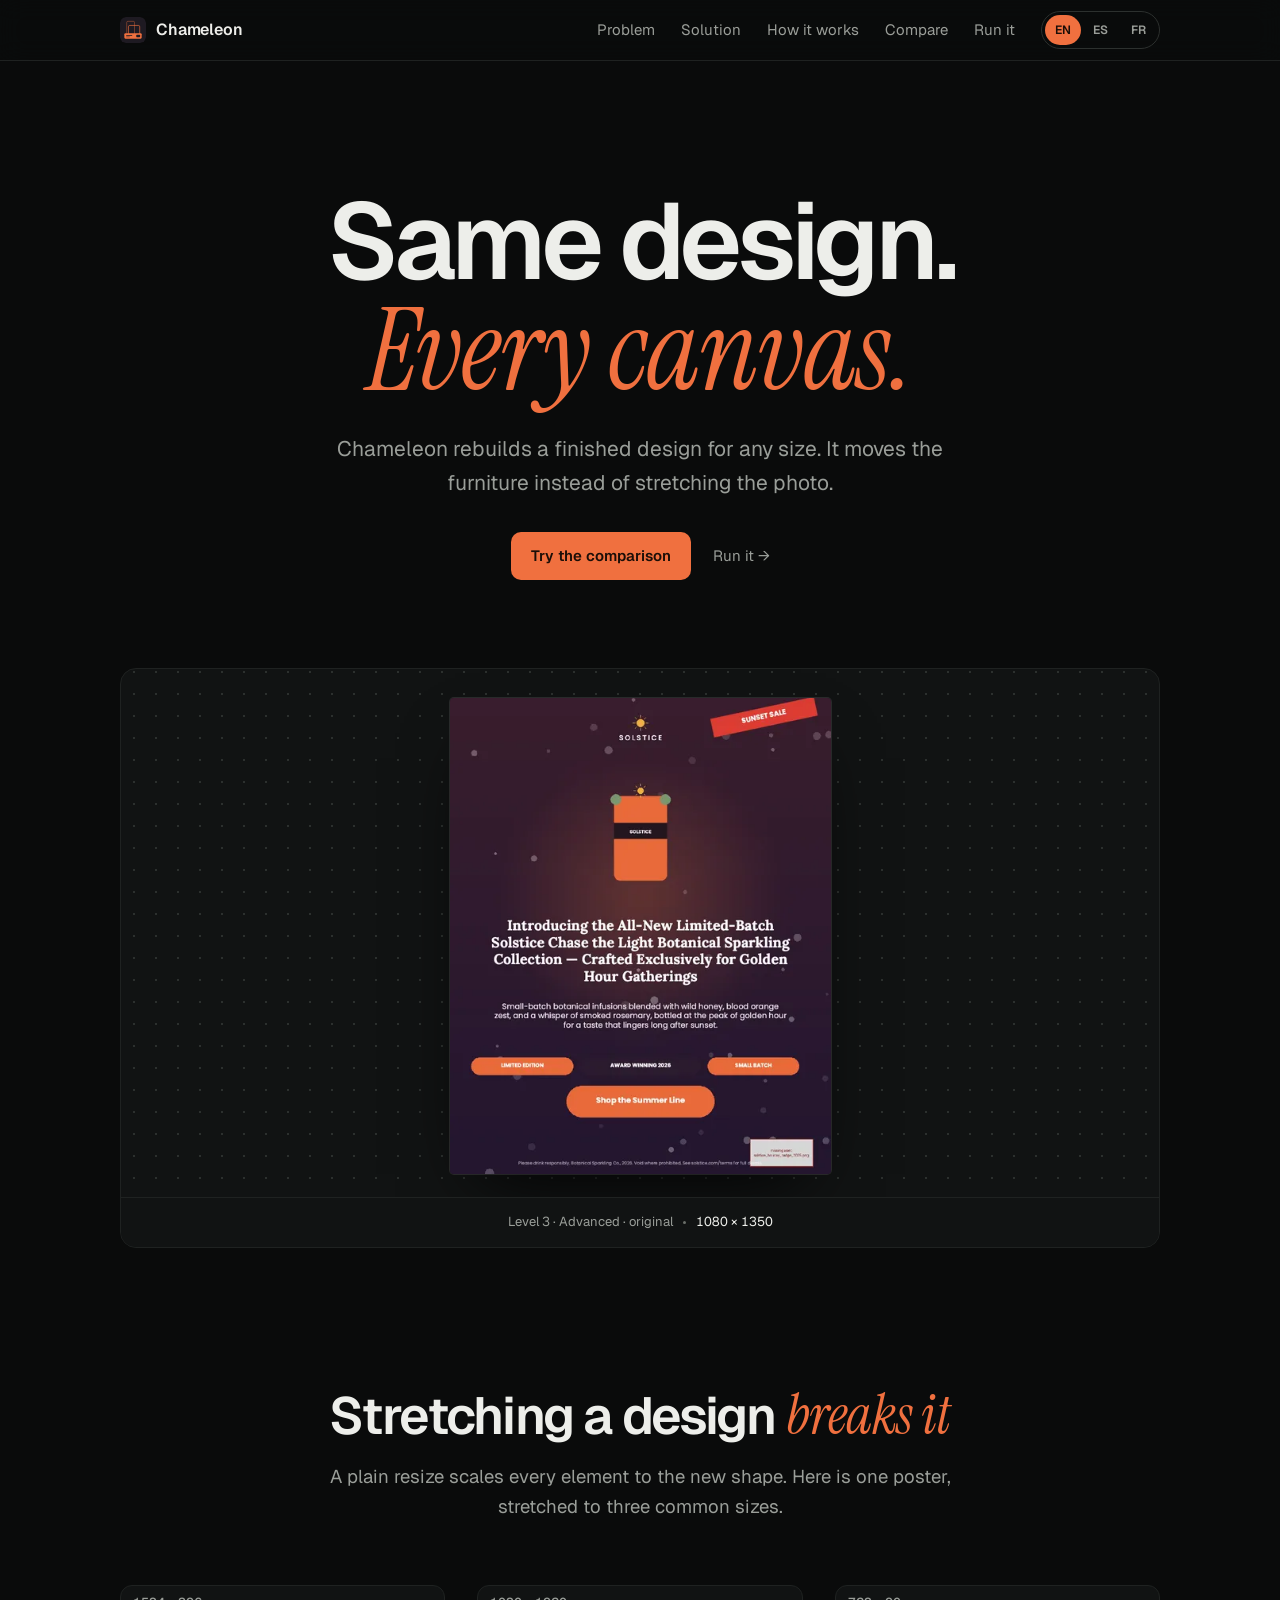
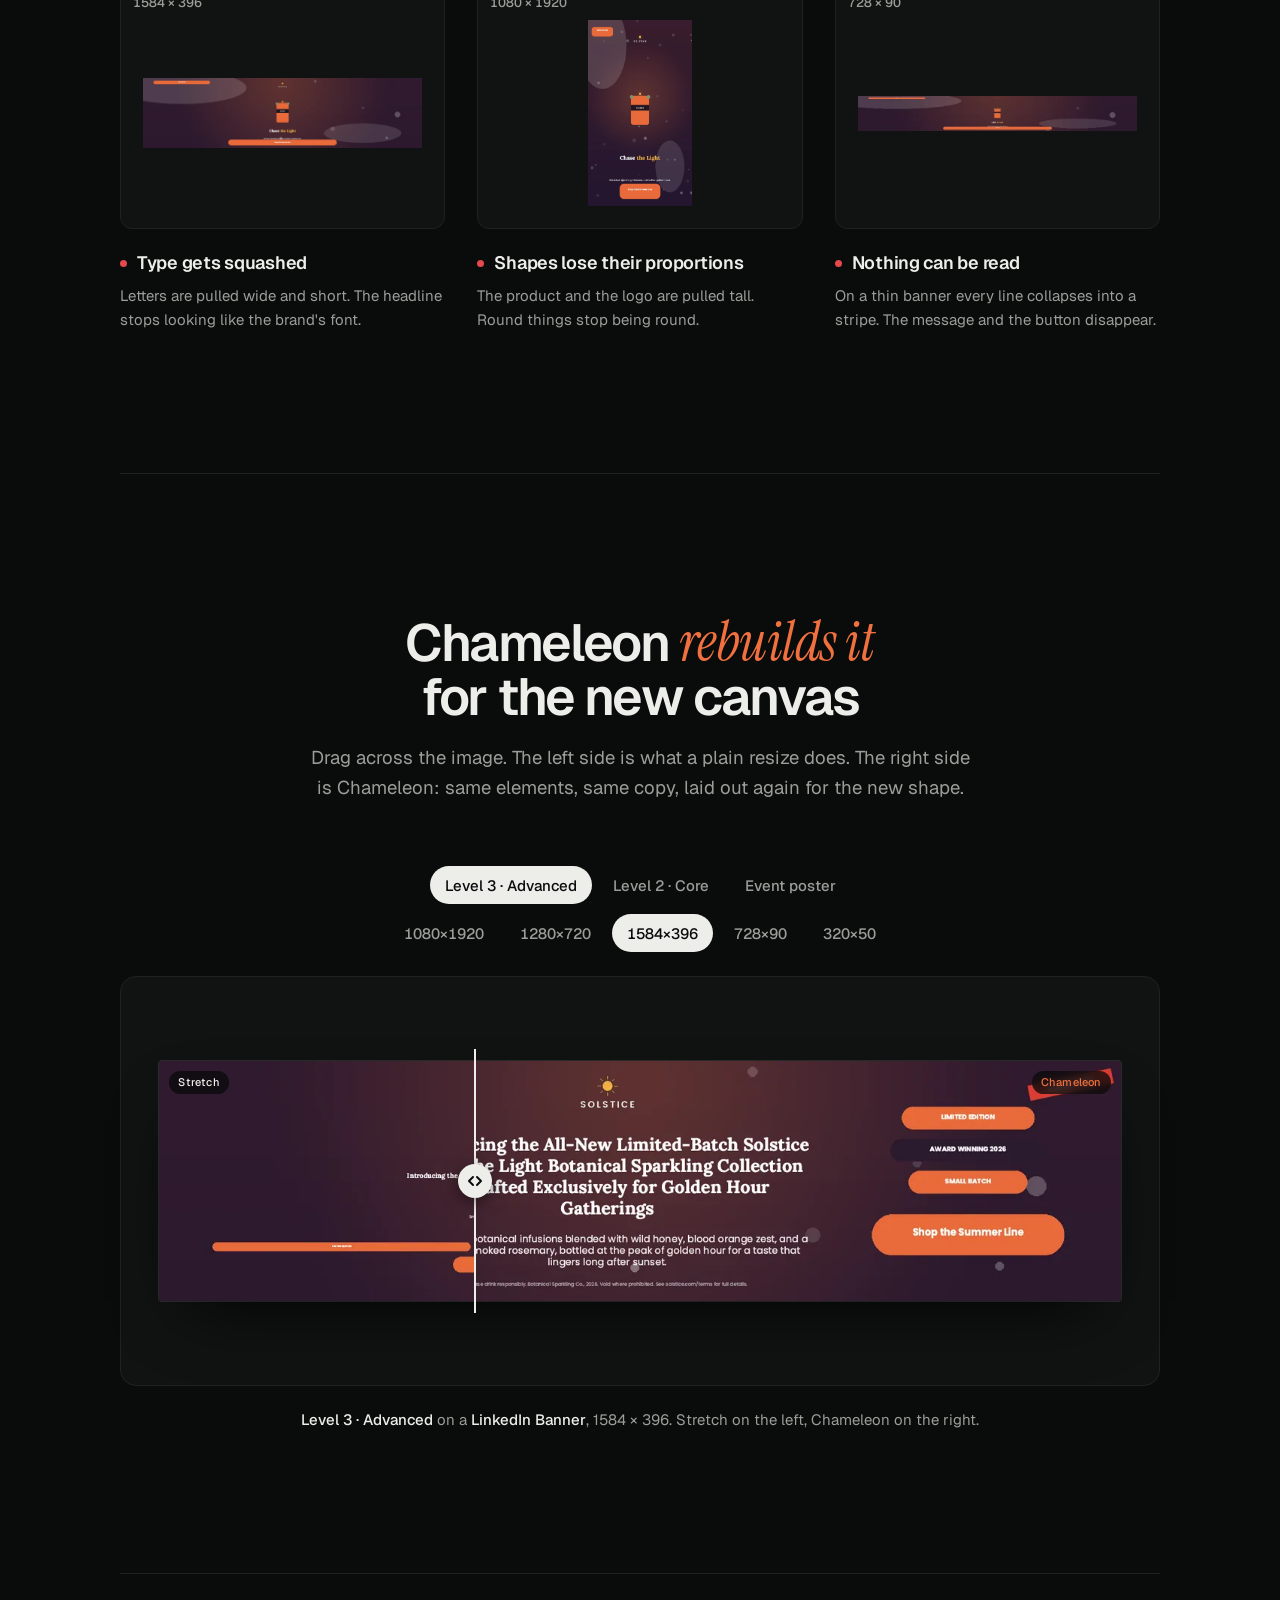
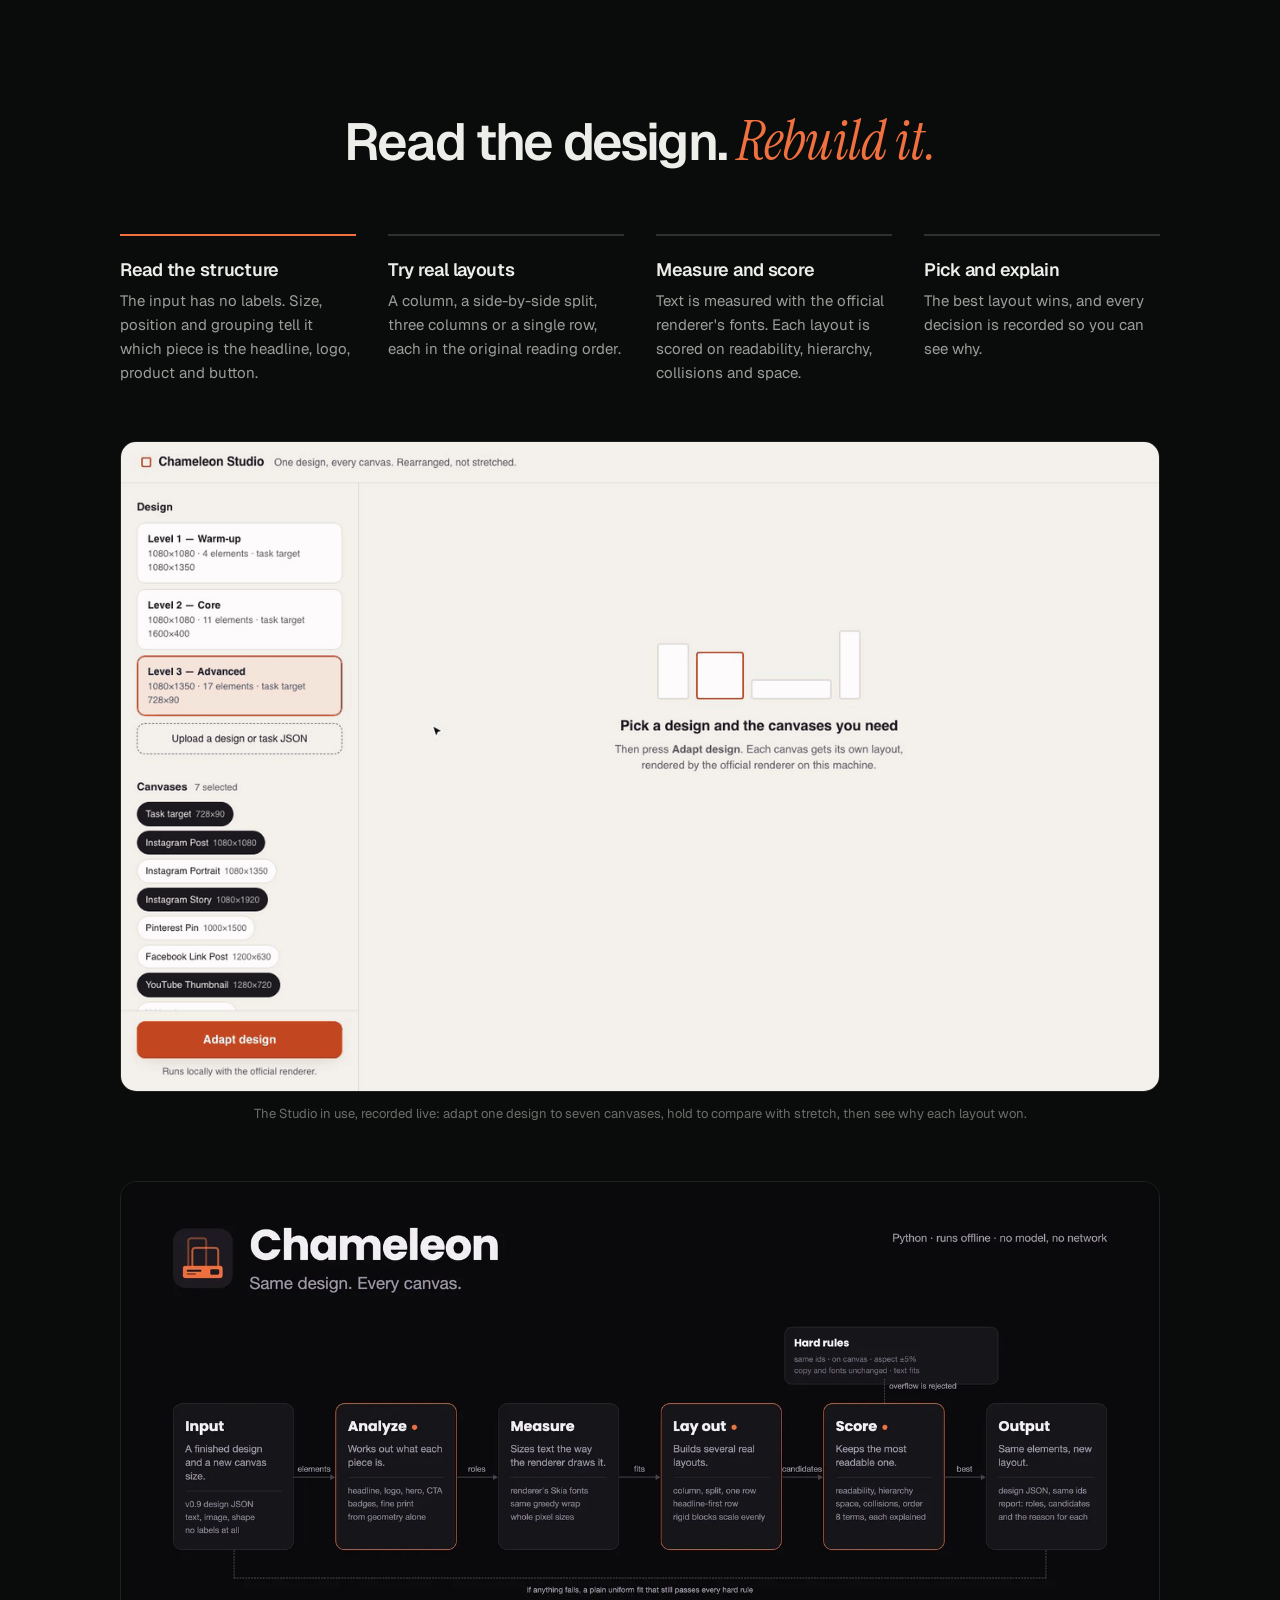
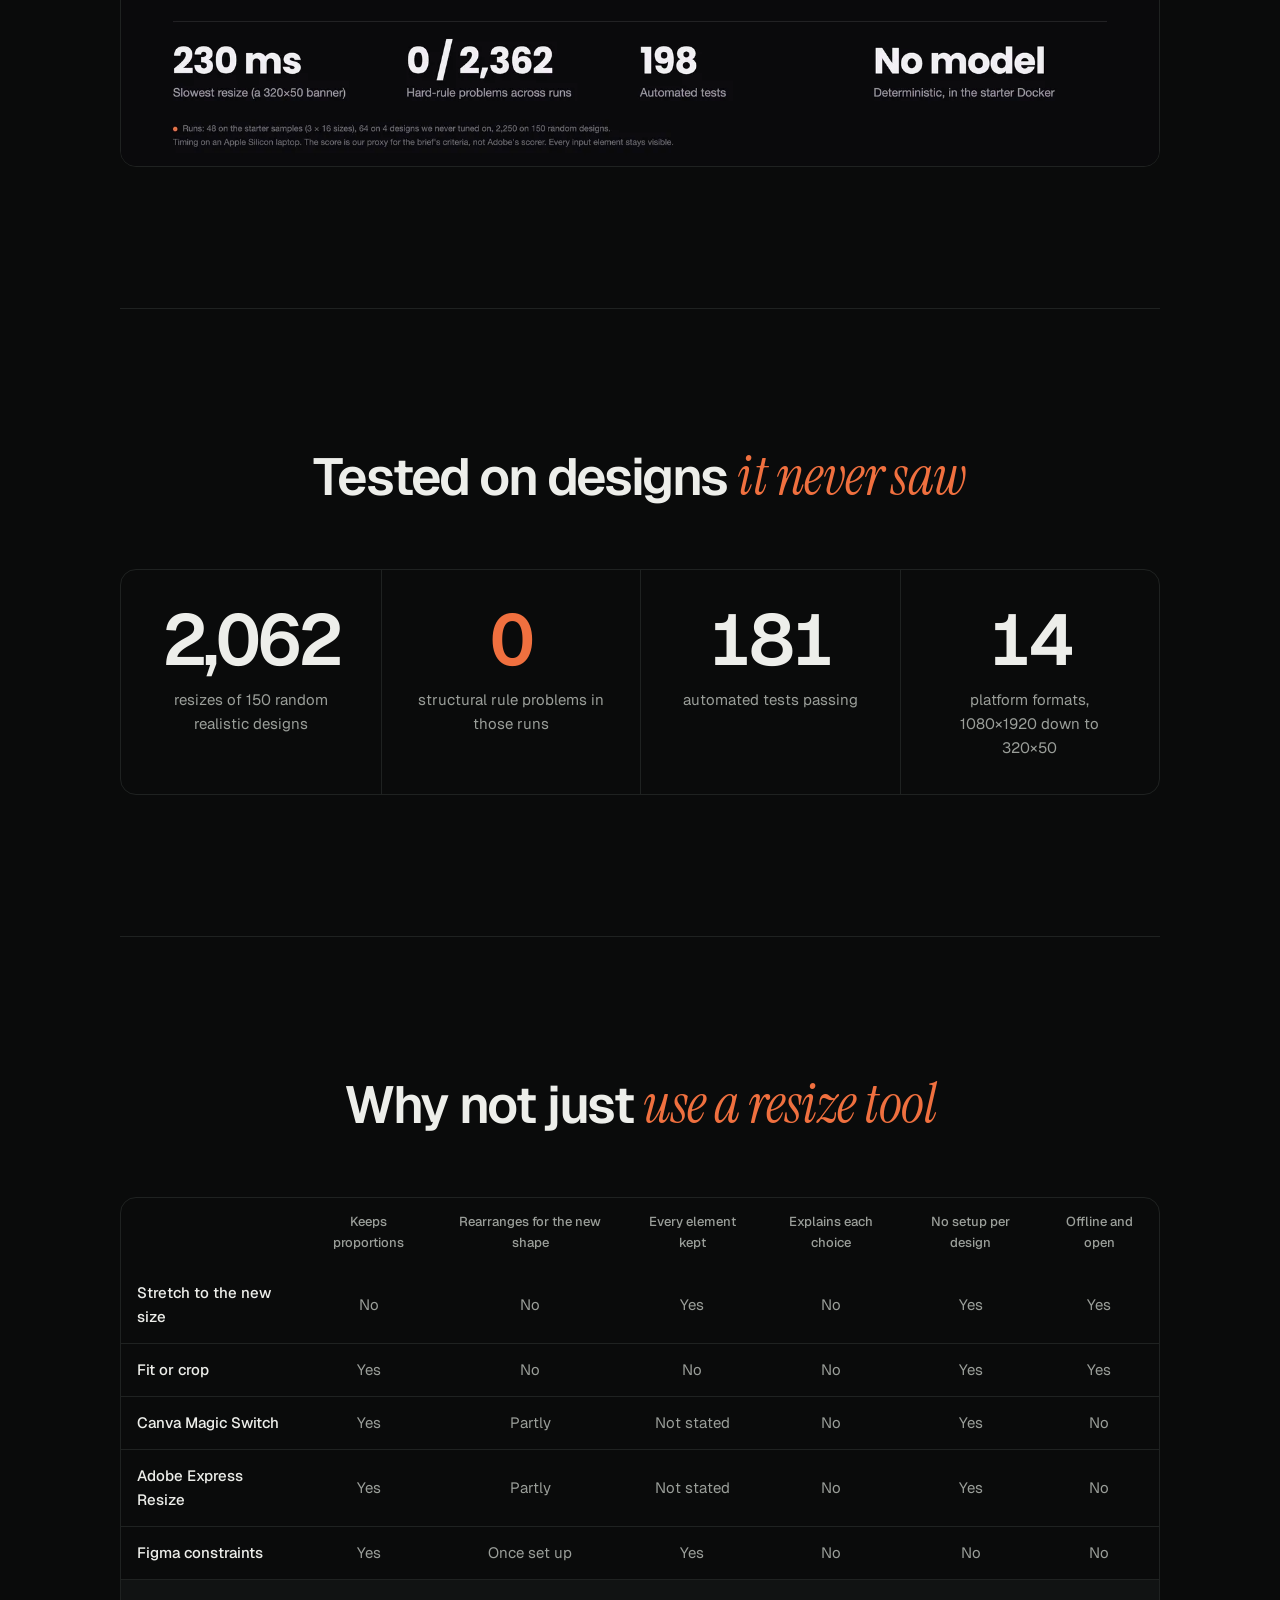
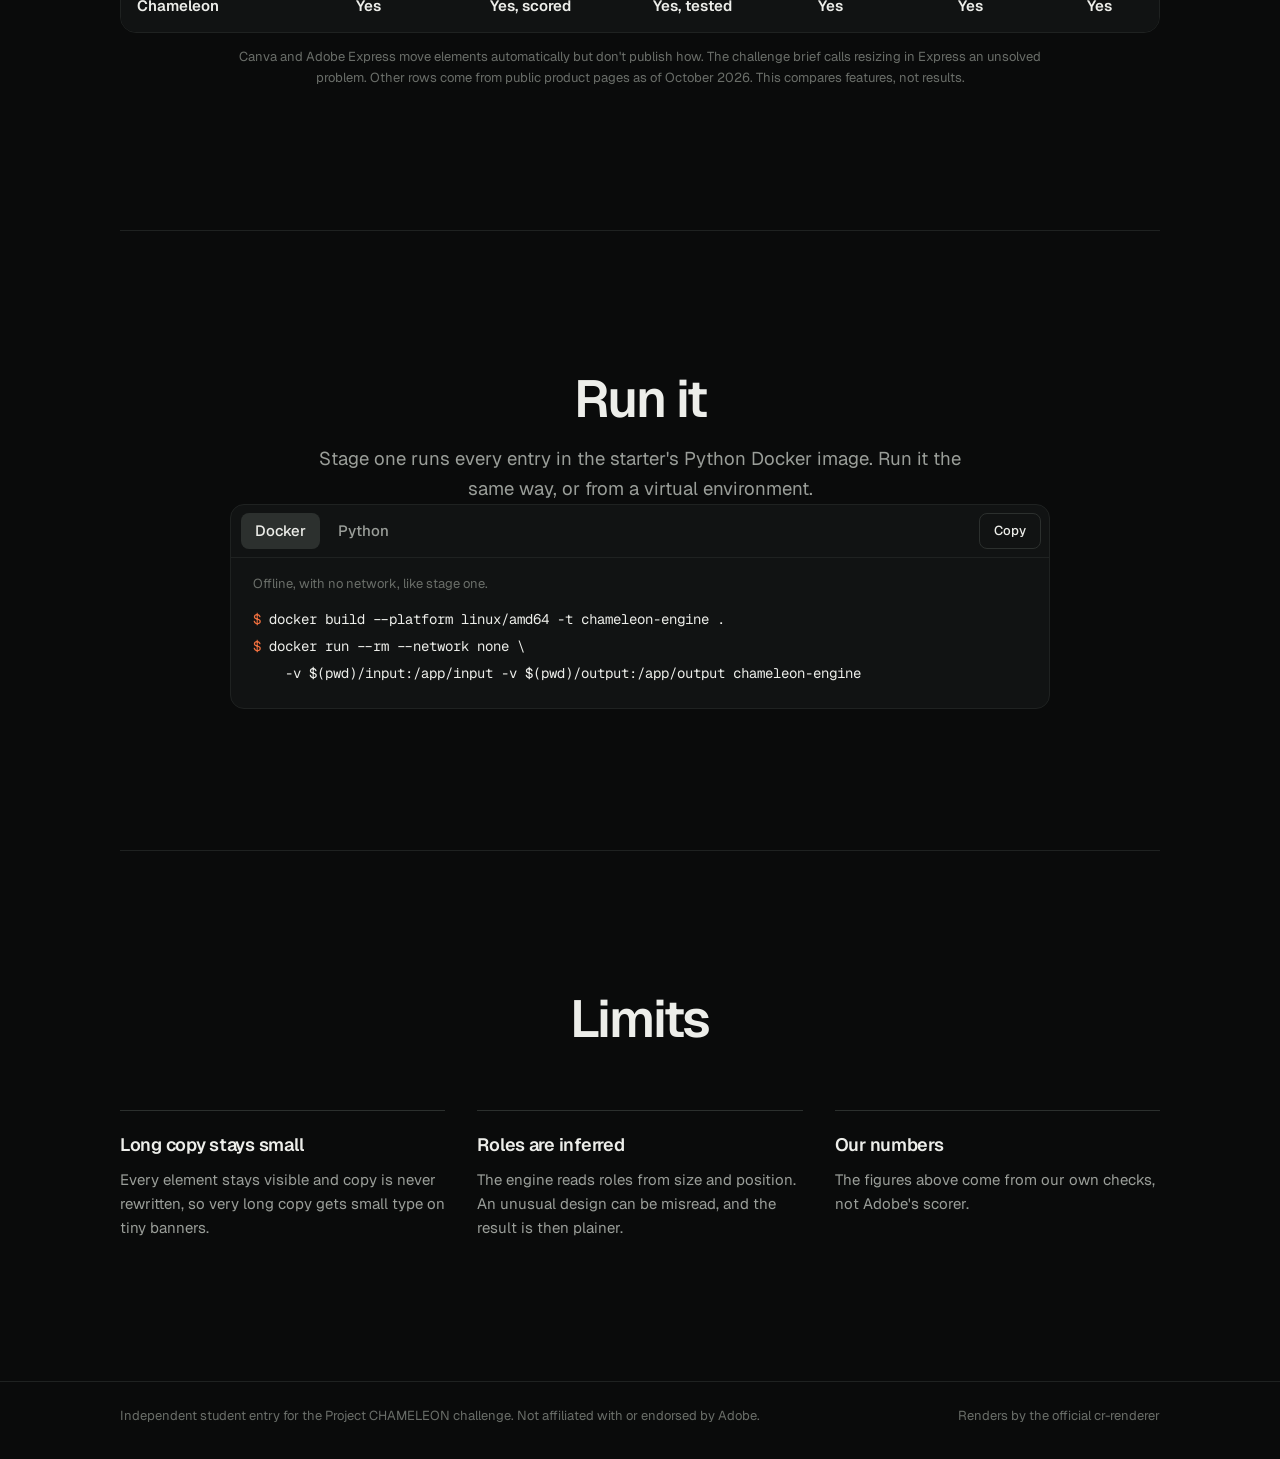
==== commit b7c24b61: "Add English, Spanish and French to the site and keep the menu on top The header stays pinned while s" ====
--- a/site/index.html
+++ b/site/index.html
@@ -35,7 +35,12 @@
 .skip:focus{top:12px}
 
 /* header */
-header{border-bottom:1px solid var(--rule)}
+header{border-bottom:1px solid var(--rule);position:sticky;top:0;z-index:50;background:rgba(10,11,11,.82);-webkit-backdrop-filter:saturate(1.4) blur(12px);backdrop-filter:saturate(1.4) blur(12px)}
+.hdr-r{display:flex;align-items:center;gap:14px}
+.lang{display:flex;gap:2px;padding:3px;border:1px solid var(--rule-2);border-radius:999px}
+.lang button{font:600 .75rem/1 var(--sans);letter-spacing:.02em;color:var(--ink-2);background:transparent;border:0;border-radius:999px;padding:7px 10px;min-height:30px;cursor:pointer}
+.lang button:hover{color:var(--ink)}
+.lang button[aria-pressed="true"]{background:var(--accent);color:var(--on-accent)}
 header .wrap{display:flex;justify-content:space-between;align-items:center;height:60px}
 .brand{font-weight:600;letter-spacing:-.01em;display:flex;gap:10px;align-items:center;text-decoration:none;color:inherit}
 .brand img{width:26px;height:26px;display:block;border-radius:6px}
@@ -45,7 +50,7 @@
 nav a:hover{color:var(--ink);background:var(--raise)}
 
 /* sections: centred head, then the visual in its own band below */
-section{padding-block:var(--sec);scroll-margin-top:0}
+section{padding-block:var(--sec);scroll-margin-top:60px}
 section + section > .wrap::before{content:"";display:block;height:1px;background:var(--rule);margin-top:calc(-1 * var(--sec));margin-bottom:var(--sec)}
 .head{text-align:center;max-width:720px;margin:0 auto}
 h2{font-size:var(--t-h2);line-height:1.05;letter-spacing:-.035em}
@@ -199,7 +204,7 @@
 <header>
   <div class="wrap">
     <a class="brand" href="#top"><img src="[data-uri]" alt="" width="26" height="26">Chameleon</a>
-    <nav aria-label="Sections"><a href="#problem">Problem</a><a href="#compare">Solution</a><a href="#how">How it works</a><a href="#run">Run it</a></nav>
+    <div class="hdr-r"><nav aria-label="Sections"><a href="#problem">Problem</a><a href="#compare">Solution</a><a href="#how">How it works</a><a href="#vs">Compare</a><a href="#run">Run it</a></nav><div class="lang" role="group" aria-label="Language"><button type="button" lang="en" data-lang="en" aria-label="English">EN</button><button type="button" lang="es" data-lang="es" aria-label="Español">ES</button><button type="button" lang="fr" data-lang="fr" aria-label="Français">FR</button></div></div>
   </div>
 </header>
 
@@ -361,12 +366,194 @@
 const reduce = matchMedia("(prefers-reduced-motion: reduce)").matches;
 const fmt = k => DATA.formats.find(x => x.key === k);
 
+/* Language: EN / ES / FR. The page is written in English; each translatable
+   element keeps its English HTML in data-en and is swapped from I18N. */
+const I18N = {
+ "en": {
+  "dims": "{d} on a {f}, {w} × {h}. Stretch on the left, Chameleon on the right."
+ },
+ "es": {
+  "Problem": "Problema",
+  "Solution": "Solución",
+  "How it works": "Cómo funciona",
+  "Compare": "Comparar",
+  "Run it": "Ejecutar",
+  "Same design.": "El mismo diseño.",
+  "Every canvas.": "Cualquier lienzo.",
+  "Chameleon rebuilds a finished design for any size. It moves the furniture instead of stretching the photo.": "Chameleon reconstruye un diseño terminado para cualquier tamaño. Mueve los muebles en lugar de estirar la foto.",
+  "Try the comparison": "Ver la comparación",
+  "Run it <span aria-hidden=\"true\">→</span>": "Ejecutar <span aria-hidden=\"true\">→</span>",
+  "Stretching a design <em>breaks it</em>": "Estirar un diseño <em>lo rompe</em>",
+  "A plain resize scales every element to the new shape. Here is one poster, stretched to three common sizes.": "Un redimensionado simple escala cada elemento a la nueva forma. Aquí tienes un cartel estirado a tres tamaños habituales.",
+  "Type gets squashed": "El texto se aplasta",
+  "Letters are pulled wide and short. The headline stops looking like the brand's font.": "Las letras quedan anchas y bajas. El titular deja de parecer la tipografía de la marca.",
+  "Shapes lose their proportions": "Las formas pierden sus proporciones",
+  "The product and the logo are pulled tall. Round things stop being round.": "El producto y el logo se alargan. Lo redondo deja de ser redondo.",
+  "Nothing can be read": "No se puede leer nada",
+  "On a thin banner every line collapses into a stripe. The message and the button disappear.": "En un banner fino cada línea se convierte en una raya. El mensaje y el botón desaparecen.",
+  "Chameleon <em>rebuilds it</em><br>for the new canvas": "Chameleon <em>lo reconstruye</em><br>para el nuevo lienzo",
+  "Drag across the image. The left side is what a plain resize does. The right side is Chameleon: same elements, same copy, laid out again for the new shape.": "Arrastra sobre la imagen. A la izquierda, lo que hace un redimensionado simple. A la derecha, Chameleon: los mismos elementos y el mismo texto, colocados de nuevo para la nueva forma.",
+  "Stretch": "Estirado",
+  "Chameleon": "Chameleon",
+  "Read the design. <em>Rebuild it.</em>": "Lee el diseño. <em>Reconstrúyelo.</em>",
+  "Read the structure": "Lee la estructura",
+  "The input has no labels. Size, position and grouping tell it which piece is the headline, logo, product and button.": "La entrada no tiene etiquetas. El tamaño, la posición y los grupos le dicen qué pieza es el titular, el logo, el producto y el botón.",
+  "Try real layouts": "Prueba diseños reales",
+  "A column, a side-by-side split, three columns or a single row, each in the original reading order.": "Una columna, dos lados, tres columnas o una sola fila, siempre en el orden de lectura original.",
+  "Measure and score": "Mide y puntúa",
+  "Text is measured with the official renderer's fonts. Each layout is scored on readability, hierarchy, collisions and space.": "El texto se mide con las fuentes del renderizador oficial. Cada diseño se puntúa por legibilidad, jerarquía, choques y espacio.",
+  "Pick and explain": "Elige y explica",
+  "The best layout wins, and every decision is recorded so you can see why.": "Gana el mejor diseño, y cada decisión queda registrada para que veas por qué.",
+  "The Studio in use, recorded live: adapt one design to seven canvases, hold to compare with stretch, then see why each layout won.": "El Studio en uso, grabado en vivo: adapta un diseño a siete lienzos, mantén pulsado para compararlo con el estirado y mira por qué ganó cada diseño.",
+  "Tested on designs <em>it never saw</em>": "Probado con diseños <em>que nunca vio</em>",
+  "resizes of 150 random realistic designs": "redimensionados de 150 diseños realistas aleatorios",
+  "structural rule problems in those runs": "problemas de reglas estructurales en esas pruebas",
+  "automated tests passing": "pruebas automáticas superadas",
+  "platform formats, 1080×1920 down to 320×50": "formatos de plataforma, de 1080×1920 a 320×50",
+  "Why not just <em>use a resize tool</em>": "¿Por qué no <em>usar un redimensionador</em>?",
+  "<span class=\"sr\">Tool</span>": "<span class=\"sr\">Herramienta</span>",
+  "Keeps proportions": "Mantiene proporciones",
+  "Rearranges for the new shape": "Reorganiza para la nueva forma",
+  "Every element kept": "Conserva todos los elementos",
+  "Explains each choice": "Explica cada decisión",
+  "No setup per design": "Sin configurar cada diseño",
+  "Offline and open": "Sin conexión y abierto",
+  "Stretch to the new size": "Estirar al nuevo tamaño",
+  "No": "No",
+  "Yes": "Sí",
+  "Fit or crop": "Ajustar o recortar",
+  "Canva Magic Switch": "Canva Magic Switch",
+  "Partly": "En parte",
+  "Not stated": "No indicado",
+  "Adobe Express Resize": "Adobe Express Resize",
+  "Figma constraints": "Restricciones de Figma",
+  "Once set up": "Tras configurarlo",
+  "Yes, scored": "Sí, puntuado",
+  "Yes, tested": "Sí, probado",
+  "Canva and Adobe Express move elements automatically but don't publish how. The challenge brief calls resizing in Express an unsolved problem. Other rows come from public product pages as of October 2026. This compares features, not results.": "Canva y Adobe Express mueven elementos automáticamente, pero no publican cómo. El enunciado del reto llama al redimensionado en Express un problema sin resolver. Las demás filas salen de páginas públicas de producto a octubre de 2026. Esto compara funciones, no resultados.",
+  "Stage one runs every entry in the starter's Python Docker image. Run it the same way, or from a virtual environment.": "La primera fase ejecuta cada propuesta en la imagen Docker de Python del kit inicial. Ejecútalo igual, o desde un entorno virtual.",
+  "Docker": "Docker",
+  "Python": "Python",
+  "Copy": "Copiar",
+  "Copied": "Copiado",
+  "Offline, with no network, like stage one.": "Sin conexión, sin red, como en la primera fase.",
+  "Python 3.10 or newer, inside the starter repo.": "Python 3.10 o posterior, dentro del repositorio inicial.",
+  "Limits": "Límites",
+  "<b>Long copy stays small</b>Every element stays visible and copy is never rewritten, so very long copy gets small type on tiny banners.": "<b>El texto largo queda pequeño</b>Todo elemento sigue visible y el texto nunca se reescribe, así que un texto muy largo sale con letra pequeña en banners diminutos.",
+  "<b>Roles are inferred</b>The engine reads roles from size and position. An unusual design can be misread, and the result is then plainer.": "<b>Los roles se deducen</b>El motor deduce los roles por tamaño y posición. Un diseño poco común puede leerse mal, y el resultado es más simple.",
+  "<b>Our numbers</b>The figures above come from our own checks, not Adobe's scorer.": "<b>Nuestras cifras</b>Las cifras de arriba vienen de nuestras propias pruebas, no del evaluador de Adobe.",
+  "Independent student entry for the Project CHAMELEON challenge. Not affiliated with or endorsed by Adobe.": "Propuesta estudiantil independiente para el reto Project CHAMELEON. Sin vínculo ni respaldo de Adobe.",
+  "Renders by the official cr-renderer": "Imágenes del cr-renderer oficial",
+  "original": "original",
+  "Level 3 · Advanced": "Nivel 3 · Avanzado",
+  "Level 2 · Core": "Nivel 2 · Básico",
+  "Event poster": "Cartel de evento",
+  "dims": "{d} en un {f}, {w} × {h}. Estirado a la izquierda, Chameleon a la derecha."
+ },
+ "fr": {
+  "Problem": "Problème",
+  "Solution": "Solution",
+  "How it works": "Fonctionnement",
+  "Compare": "Comparer",
+  "Run it": "Lancer",
+  "Same design.": "Le même design.",
+  "Every canvas.": "Tous les formats.",
+  "Chameleon rebuilds a finished design for any size. It moves the furniture instead of stretching the photo.": "Chameleon reconstruit un design fini pour n'importe quelle taille. Il déplace les meubles au lieu d'étirer la photo.",
+  "Try the comparison": "Voir la comparaison",
+  "Run it <span aria-hidden=\"true\">→</span>": "Lancer <span aria-hidden=\"true\">→</span>",
+  "Stretching a design <em>breaks it</em>": "Étirer un design <em>le casse</em>",
+  "A plain resize scales every element to the new shape. Here is one poster, stretched to three common sizes.": "Un simple redimensionnement étire chaque élément vers la nouvelle forme. Voici une affiche étirée à trois tailles courantes.",
+  "Type gets squashed": "Le texte s'écrase",
+  "Letters are pulled wide and short. The headline stops looking like the brand's font.": "Les lettres deviennent larges et basses. Le titre ne ressemble plus à la police de la marque.",
+  "Shapes lose their proportions": "Les formes perdent leurs proportions",
+  "The product and the logo are pulled tall. Round things stop being round.": "Le produit et le logo sont étirés en hauteur. Ce qui est rond ne l'est plus.",
+  "Nothing can be read": "Plus rien n'est lisible",
+  "On a thin banner every line collapses into a stripe. The message and the button disappear.": "Sur une bannière fine, chaque ligne devient un trait. Le message et le bouton disparaissent.",
+  "Chameleon <em>rebuilds it</em><br>for the new canvas": "Chameleon <em>le reconstruit</em><br>pour le nouveau format",
+  "Drag across the image. The left side is what a plain resize does. The right side is Chameleon: same elements, same copy, laid out again for the new shape.": "Faites glisser sur l'image. À gauche, ce que fait un simple redimensionnement. À droite, Chameleon : les mêmes éléments, le même texte, remis en page pour la nouvelle forme.",
+  "Stretch": "Étiré",
+  "Chameleon": "Chameleon",
+  "Read the design. <em>Rebuild it.</em>": "Lire le design. <em>Le reconstruire.</em>",
+  "Read the structure": "Lire la structure",
+  "The input has no labels. Size, position and grouping tell it which piece is the headline, logo, product and button.": "L'entrée n'a aucune étiquette. La taille, la position et les groupes lui indiquent le titre, le logo, le produit et le bouton.",
+  "Try real layouts": "Essayer de vraies mises en page",
+  "A column, a side-by-side split, three columns or a single row, each in the original reading order.": "Une colonne, deux côtés, trois colonnes ou une seule ligne, toujours dans l'ordre de lecture d'origine.",
+  "Measure and score": "Mesurer et noter",
+  "Text is measured with the official renderer's fonts. Each layout is scored on readability, hierarchy, collisions and space.": "Le texte est mesuré avec les polices du moteur de rendu officiel. Chaque mise en page est notée sur la lisibilité, la hiérarchie, les chevauchements et l'espace.",
+  "Pick and explain": "Choisir et expliquer",
+  "The best layout wins, and every decision is recorded so you can see why.": "La meilleure mise en page gagne, et chaque décision est notée pour que vous voyiez pourquoi.",
+  "The Studio in use, recorded live: adapt one design to seven canvases, hold to compare with stretch, then see why each layout won.": "Le Studio en action, enregistré en direct : adapter un design à sept formats, maintenir pour comparer avec l'étirement, puis voir pourquoi chaque mise en page a gagné.",
+  "Tested on designs <em>it never saw</em>": "Testé sur des designs <em>jamais vus</em>",
+  "resizes of 150 random realistic designs": "redimensionnements de 150 designs réalistes aléatoires",
+  "structural rule problems in those runs": "problèmes de règles structurelles sur ces essais",
+  "automated tests passing": "tests automatisés réussis",
+  "platform formats, 1080×1920 down to 320×50": "formats de plateforme, de 1080×1920 à 320×50",
+  "Why not just <em>use a resize tool</em>": "Pourquoi pas <em>un simple outil de redimensionnement</em>",
+  "<span class=\"sr\">Tool</span>": "<span class=\"sr\">Outil</span>",
+  "Keeps proportions": "Garde les proportions",
+  "Rearranges for the new shape": "Réorganise pour la nouvelle forme",
+  "Every element kept": "Garde chaque élément",
+  "Explains each choice": "Explique chaque choix",
+  "No setup per design": "Aucun réglage par design",
+  "Offline and open": "Hors ligne et ouvert",
+  "Stretch to the new size": "Étirer à la nouvelle taille",
+  "No": "Non",
+  "Yes": "Oui",
+  "Fit or crop": "Ajuster ou recadrer",
+  "Canva Magic Switch": "Canva Magic Switch",
+  "Partly": "En partie",
+  "Not stated": "Non indiqué",
+  "Adobe Express Resize": "Adobe Express Resize",
+  "Figma constraints": "Contraintes Figma",
+  "Once set up": "Une fois réglé",
+  "Yes, scored": "Oui, noté",
+  "Yes, tested": "Oui, testé",
+  "Canva and Adobe Express move elements automatically but don't publish how. The challenge brief calls resizing in Express an unsolved problem. Other rows come from public product pages as of October 2026. This compares features, not results.": "Canva et Adobe Express déplacent les éléments automatiquement, sans publier comment. L'énoncé du défi qualifie le redimensionnement dans Express de problème non résolu. Les autres lignes viennent des pages produit publiques en octobre 2026. On compare des fonctions, pas des résultats.",
+  "Stage one runs every entry in the starter's Python Docker image. Run it the same way, or from a virtual environment.": "La première étape lance chaque projet dans l'image Docker Python du kit de départ. Lancez-le de la même façon, ou depuis un environnement virtuel.",
+  "Docker": "Docker",
+  "Python": "Python",
+  "Copy": "Copier",
+  "Copied": "Copié",
+  "Offline, with no network, like stage one.": "Hors ligne, sans réseau, comme à la première étape.",
+  "Python 3.10 or newer, inside the starter repo.": "Python 3.10 ou plus récent, dans le dépôt de départ.",
+  "Limits": "Limites",
+  "<b>Long copy stays small</b>Every element stays visible and copy is never rewritten, so very long copy gets small type on tiny banners.": "<b>Le texte long reste petit</b>Chaque élément reste visible et le texte n'est jamais réécrit, donc un texte très long devient petit sur les bannières minuscules.",
+  "<b>Roles are inferred</b>The engine reads roles from size and position. An unusual design can be misread, and the result is then plainer.": "<b>Les rôles sont déduits</b>Le moteur déduit les rôles de la taille et de la position. Un design inhabituel peut être mal lu, et le résultat est alors plus simple.",
+  "<b>Our numbers</b>The figures above come from our own checks, not Adobe's scorer.": "<b>Nos chiffres</b>Les chiffres ci-dessus viennent de nos propres vérifications, pas de l'évaluateur d'Adobe.",
+  "Independent student entry for the Project CHAMELEON challenge. Not affiliated with or endorsed by Adobe.": "Projet étudiant indépendant pour le défi Project CHAMELEON. Ni affilié à Adobe ni approuvé par Adobe.",
+  "Renders by the official cr-renderer": "Rendus par le cr-renderer officiel",
+  "original": "original",
+  "Level 3 · Advanced": "Niveau 3 · Avancé",
+  "Level 2 · Core": "Niveau 2 · Essentiel",
+  "Event poster": "Affiche d'événement",
+  "dims": "{d} sur un format {f}, {w} × {h}. Étiré à gauche, Chameleon à droite."
+ }
+};
+let LANG = "en";
+const onLang = [];
+const t = en => (I18N[LANG] || {})[en] || (I18N.en || {})[en] || en;
+const DESIGN_NAMES = {advanced: "Level 3 · Advanced", core: "Level 2 · Core", event: "Event poster"};
+const dl = d => t(DESIGN_NAMES[d.key] || d.label);
+const T_SEL = "nav a, h1 span, h1 em, .intro .lead, .actions a, section h2, section .lead, .steps h3, .steps p, figcaption, .nums span, .vs th, .vs td, .vs-note, .term .hint, .tabs button, #copy, .limits li, footer span, .tag, [data-t]";
+function applyLang(lang){
+  LANG = I18N[lang] || lang === "en" ? lang : "en";
+  document.documentElement.lang = LANG;
+  document.querySelectorAll(T_SEL).forEach(el => {
+    if(el.dataset.en === undefined) el.dataset.en = el.innerHTML.trim();
+    el.innerHTML = t(el.dataset.en);
+  });
+  document.querySelectorAll(".lang button").forEach(b => b.setAttribute("aria-pressed", b.dataset.lang === LANG));
+  onLang.forEach(f => f());
+  try { localStorage.setItem("lang", LANG); } catch(e) {}
+}
+document.querySelectorAll(".lang button").forEach(b => b.onclick = () => applyLang(b.dataset.lang));
+
 /* Hero: fade out, reshape the frame, fade the real result in. */
 (() => {
   // Rotate through every design, not just one poster: each design shows
   // its original, then two very different canvases.
   const plan = {advanced: ["ig_story", "li_banner"], core: ["yt_thumb", "leaderboard"], event: ["skyscraper", "billboard"]};
-  const seq = DATA.designs.flatMap(d => [{name:`${d.label} · original`, w:d.canvas.width, h:d.canvas.height, src:d.original}]
+  const seq = DATA.designs.flatMap(d => [{name:() => `${dl(d)} · ${t("original")}`, w:d.canvas.width, h:d.canvas.height, src:d.original}]
     .concat((plan[d.key] || ["ig_story", "li_banner"]).map(k => {
       const f = fmt(k); return {name:f.name, w:f.w, h:f.h, src:d.pairs[k].result};
     })));
@@ -378,7 +565,8 @@
     const s = Math.min(bw / w, bh / h); return [Math.round(w * s), Math.round(h * s)];
   };
   const size = it => { const [w, h] = fit(it.w, it.h); art.style.width = w + "px"; art.style.height = h + "px"; };
-  const label = it => { $("dim").textContent = `${it.w} × ${it.h}`; $("fmt").textContent = it.name; };
+  const label = it => { $("dim").textContent = `${it.w} × ${it.h}`; $("fmt").textContent = typeof it.name === "function" ? it.name() : it.name; };
+  onLang.push(() => label(seq[i]));
   function show(k){
     const it = seq[k];
     art.classList.add("swap");
@@ -401,10 +589,10 @@
     ["ig_story", "Shapes lose their proportions", "The product and the logo are pulled tall. Round things stop being round."],
     ["leaderboard", "Nothing can be read", "On a thin banner every line collapses into a stripe. The message and the button disappear."],
   ];
-  $("trio").innerHTML = items.map(([k, t, p], n) => { const f = fmt(k); return `
+  $("trio").innerHTML = items.map(([k, h, p], n) => { const f = fmt(k); return `
     <article class="rv" style="--i:${n}">
       <div class="pic"><span class="size">${f.w} × ${f.h}</span><img src="${d.pairs[k].stretch}" alt="${d.label} stretched to ${f.name}, ${f.w} by ${f.h}"></div>
-      <h3>${t}</h3><p>${p}</p>
+      <h3 data-t>${h}</h3><p data-t>${p}</p>
     </article>`; }).join("");
 })();
 
@@ -420,11 +608,12 @@
     $("cr").onload = () => frame.classList.remove("load");
     $("cs").src = p.stretch; $("cr").src = p.result;
     $("cs").alt = `${d.label} stretched to ${f.w} by ${f.h}`; $("cr").alt = `${d.label} rebuilt for ${f.w} by ${f.h}`;
-    $("dims").innerHTML = `<b>${d.label}</b> on a <b>${f.name}</b>, ${f.w} × ${f.h}. Stretch on the left, Chameleon on the right.`;
+    $("dims").innerHTML = t("dims").replace("{d}", `<b>${dl(d)}</b>`).replace("{f}", `<b>${f.name}</b>`).replace("{w}", f.w).replace("{h}", f.h);
     document.querySelectorAll("#designs button").forEach((b, i) => b.setAttribute("aria-pressed", i === cd));
     document.querySelectorAll("#formats button").forEach(b => b.setAttribute("aria-pressed", b.dataset.k === cf));
   }
-  DATA.designs.forEach((d, i) => { const b = document.createElement("button"); b.type = "button"; b.textContent = d.label; b.title = d.desc; b.onclick = () => { cd = i; draw(); }; $("designs").appendChild(b); });
+  DATA.designs.forEach((d, i) => { const b = document.createElement("button"); b.type = "button"; b.textContent = dl(d); b.title = d.desc; b.onclick = () => { cd = i; draw(); }; $("designs").appendChild(b); });
+  onLang.push(() => { document.querySelectorAll("#designs button").forEach((b, i) => b.textContent = dl(DATA.designs[i])); draw(); });
   fkeys.forEach(k => { const f = fmt(k); const b = document.createElement("button"); b.type = "button"; b.dataset.k = k; b.textContent = `${f.w}×${f.h}`; b.title = f.name; b.setAttribute("aria-label", `${f.name}, ${f.w} by ${f.h}`); b.onclick = () => { cf = k; draw(); }; $("formats").appendChild(b); });
   let drag = false;
   const at = e => { const r = frame.getBoundingClientRect(); set((e.clientX - r.left) / r.width * 100); };
@@ -458,9 +647,9 @@
     const pre = document.querySelector('[role="tabpanel"]:not([hidden]) pre');
     const text = [...pre.childNodes].filter(n => !(n.classList && (n.classList.contains("p") || n.classList.contains("c"))))
       .map(n => n.textContent).join("").replace(/ +\n/g, "\n").trim();
-    try { await navigator.clipboard.writeText(text); $("copy").textContent = "Copied"; }
+    try { await navigator.clipboard.writeText(text); $("copy").textContent = t("Copied"); }
     catch { const r = document.createRange(); r.selectNodeContents(pre); const s = getSelection(); s.removeAllRanges(); s.addRange(r); $("copy").textContent = "Selected"; }
-    setTimeout(() => $("copy").textContent = "Copy", 1600);
+    setTimeout(() => $("copy").textContent = t("Copy"), 1600);
   });
 })();
 
@@ -485,6 +674,14 @@
     t.querySelectorAll(".rv.pre").forEach(el => { el.style.transition = "none"; el.classList.remove("pre"); io.unobserve(el); void el.offsetHeight; el.style.transition = ""; });
   }));
 })();
+
+/* Pick the saved language, or the browser's if it is Spanish or French. */
+(() => {
+  let saved = null;
+  try { saved = localStorage.getItem("lang"); } catch(e) {}
+  const nav = (navigator.language || "en").slice(0, 2);
+  applyLang(saved || (["es", "fr"].includes(nav) ? nav : "en"));
+})();
 </script>
 
 </body>
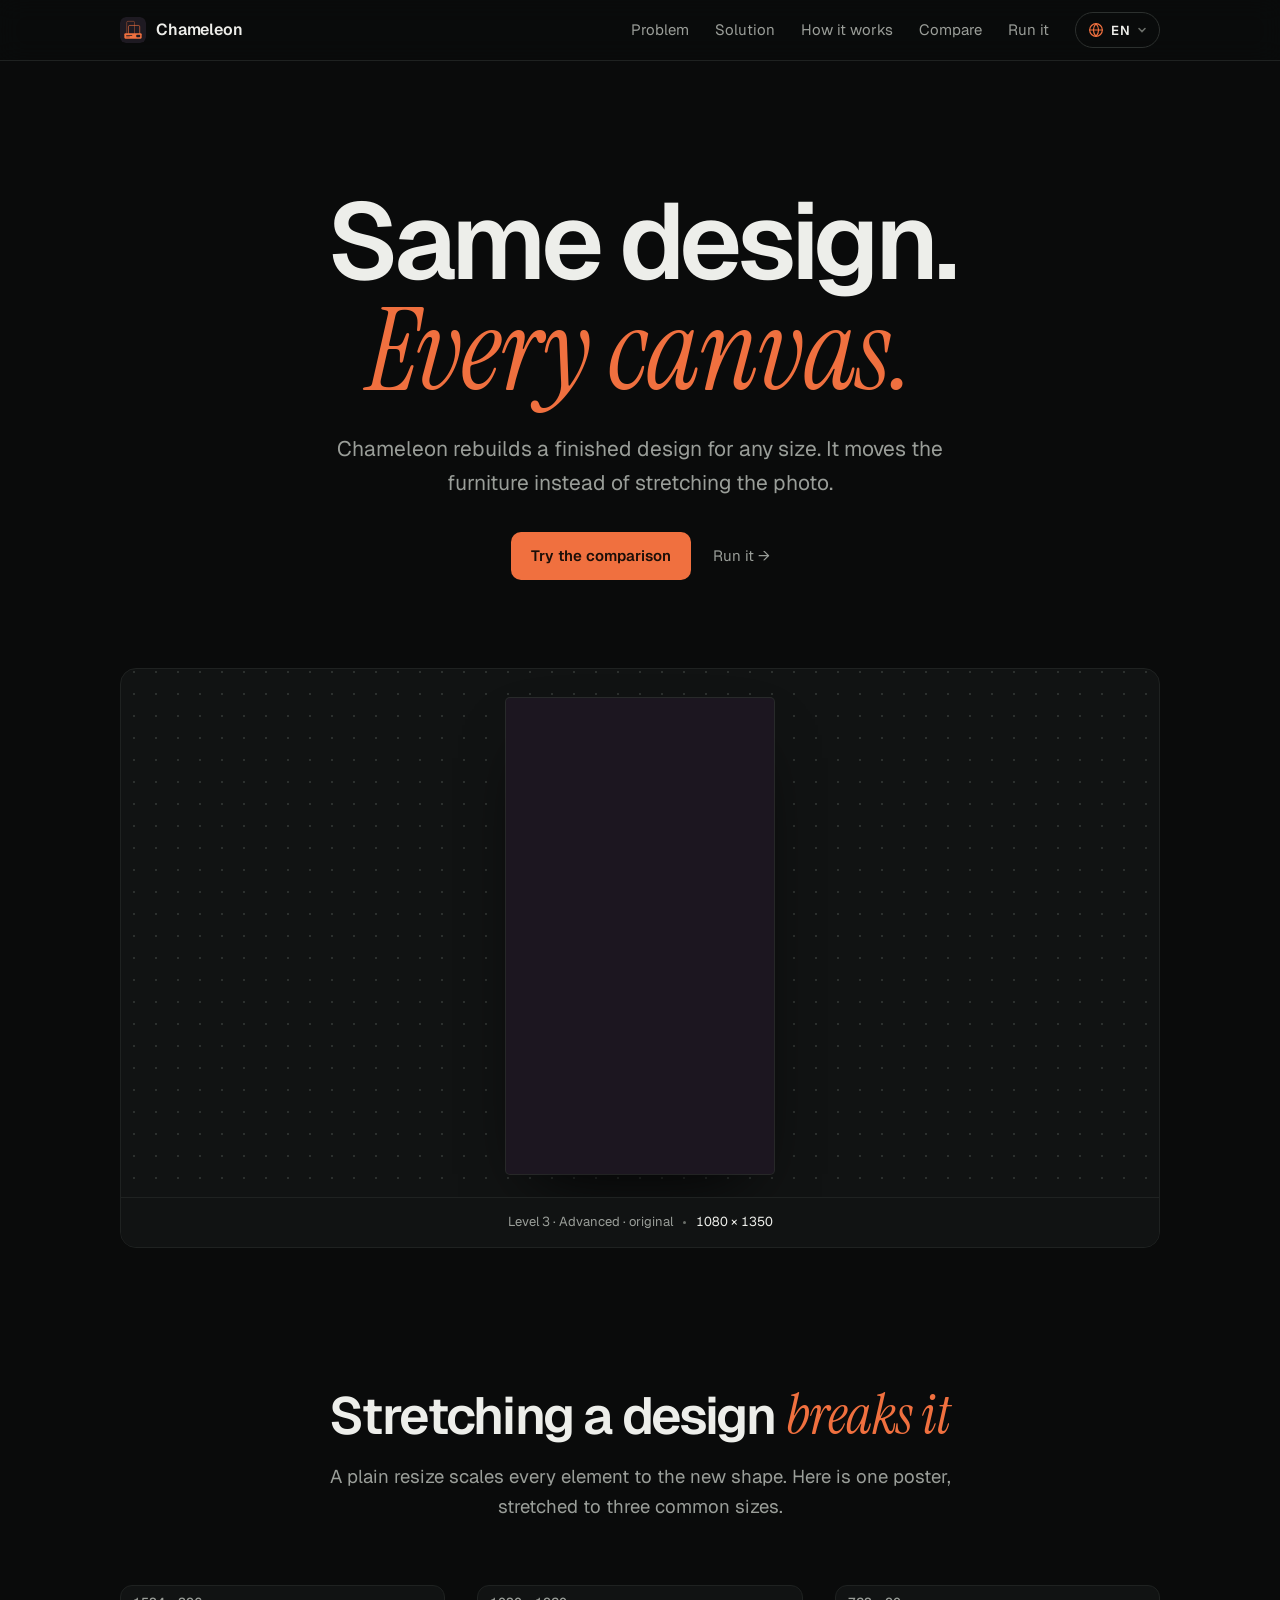
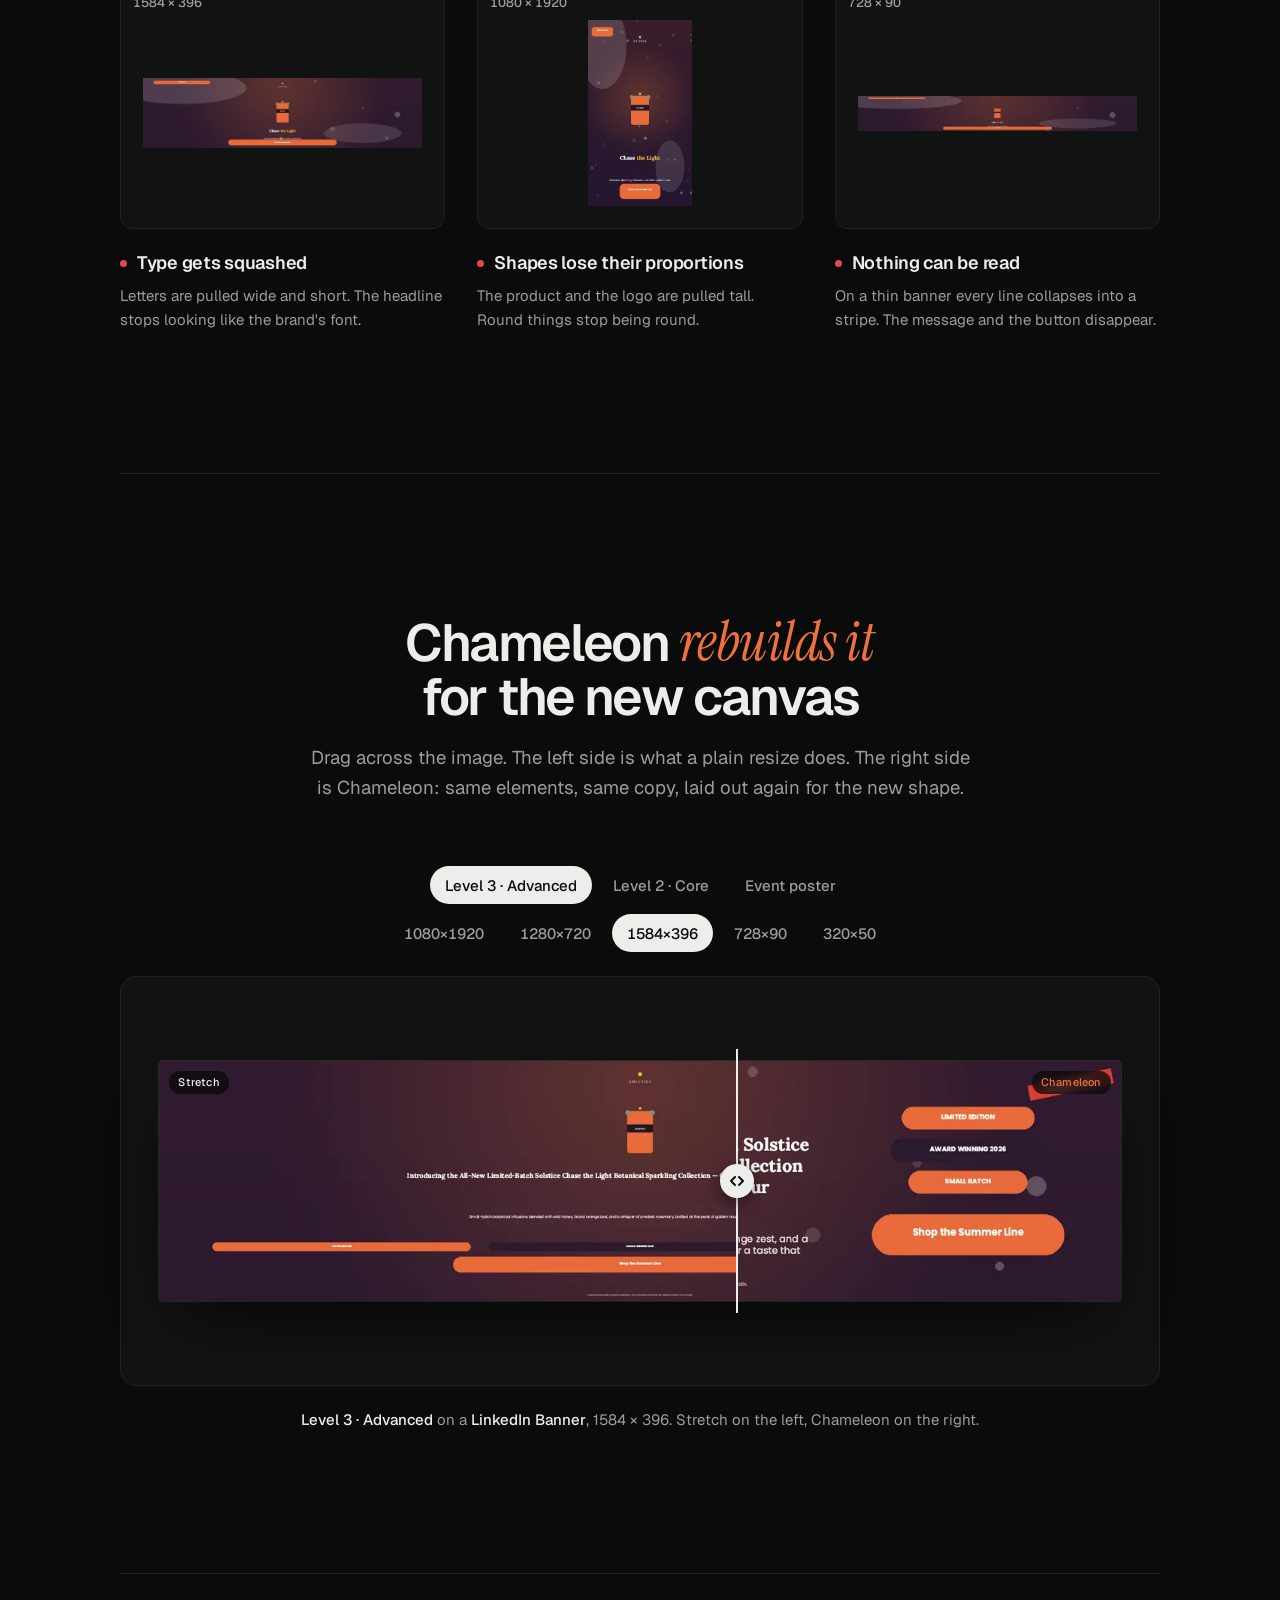
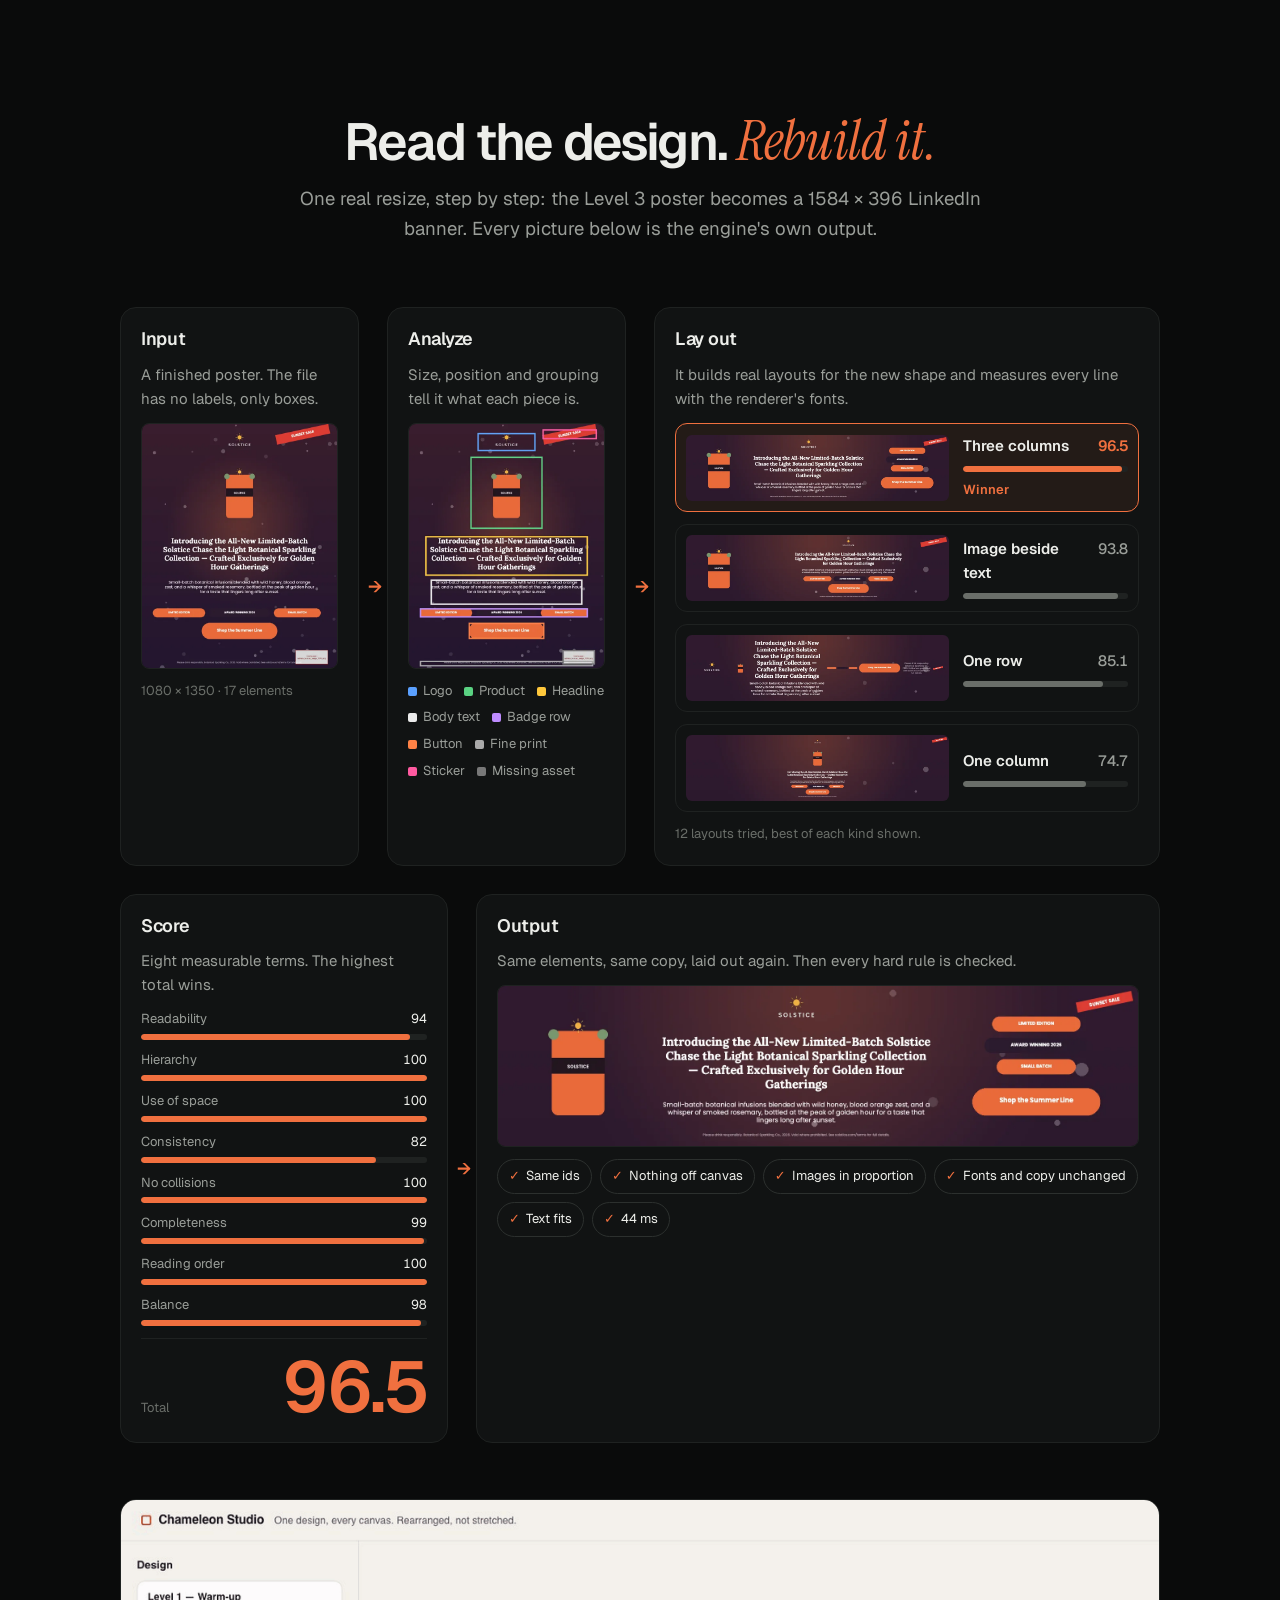
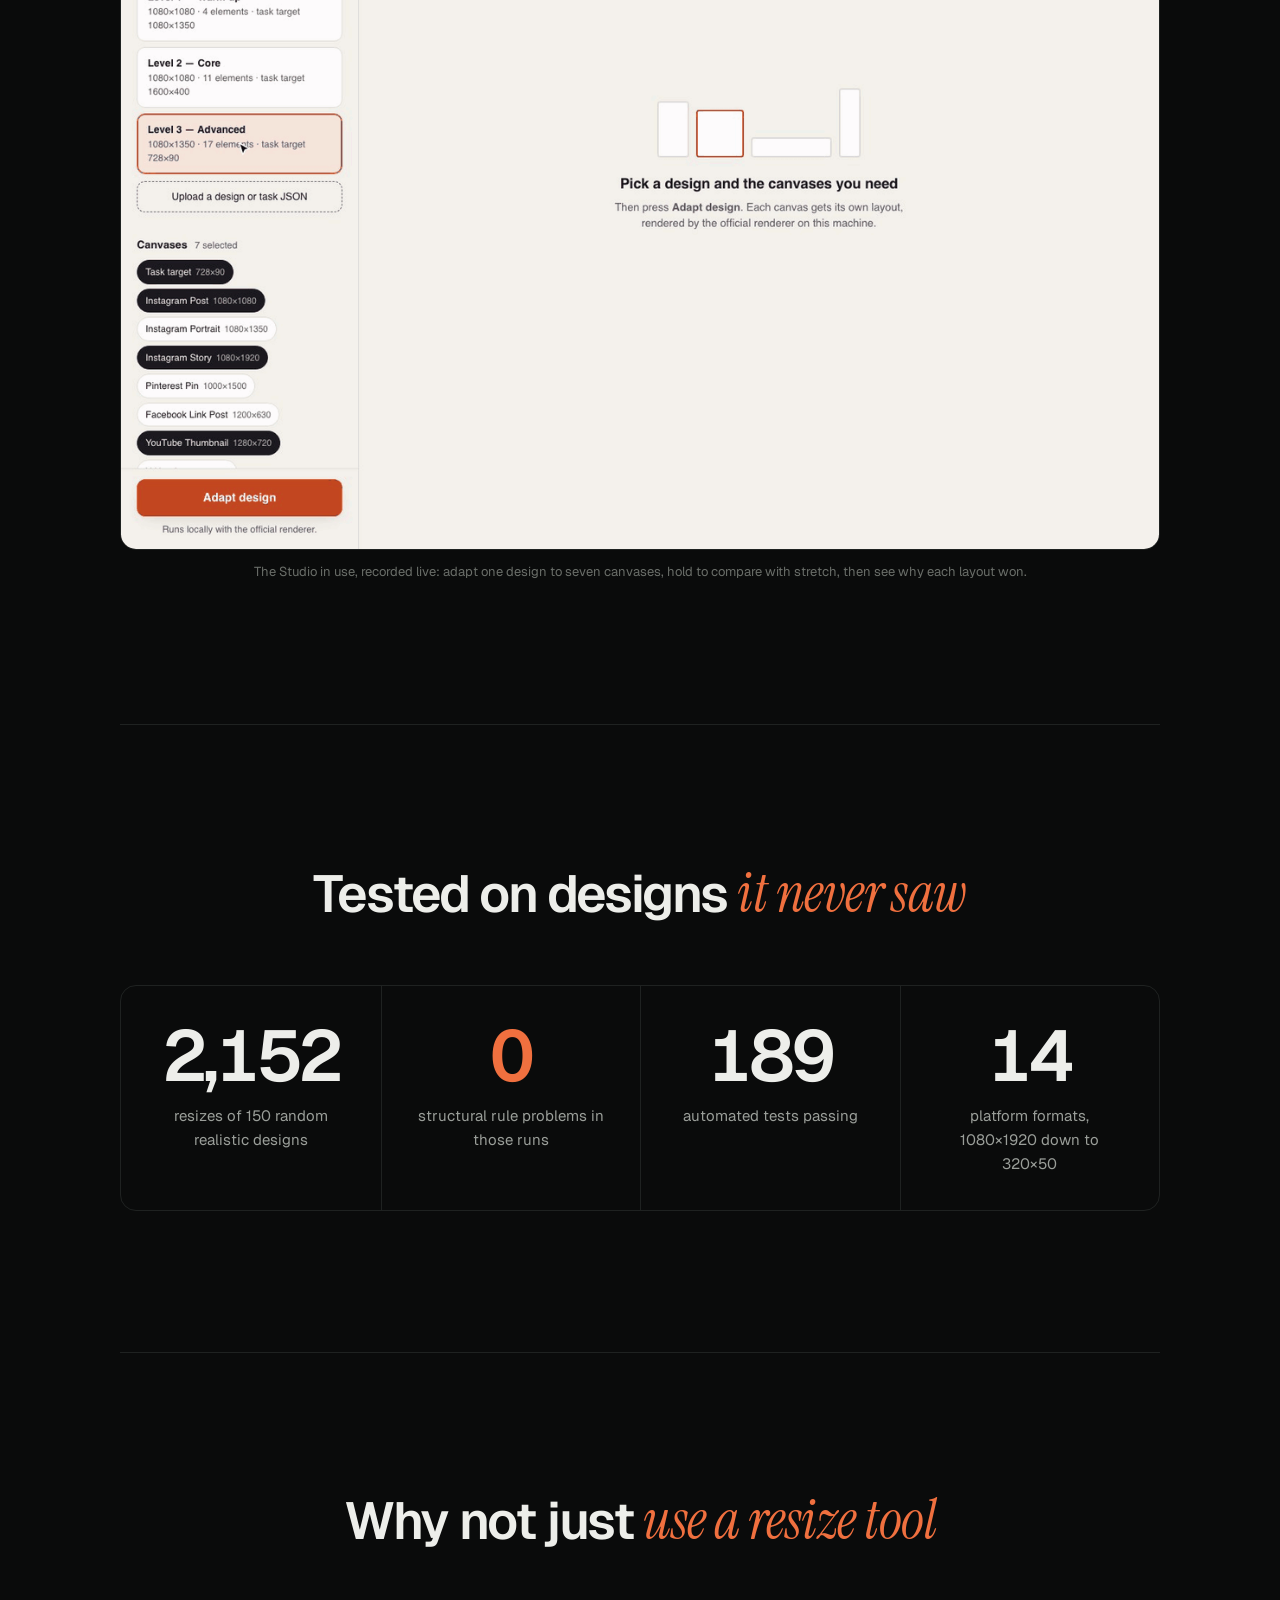
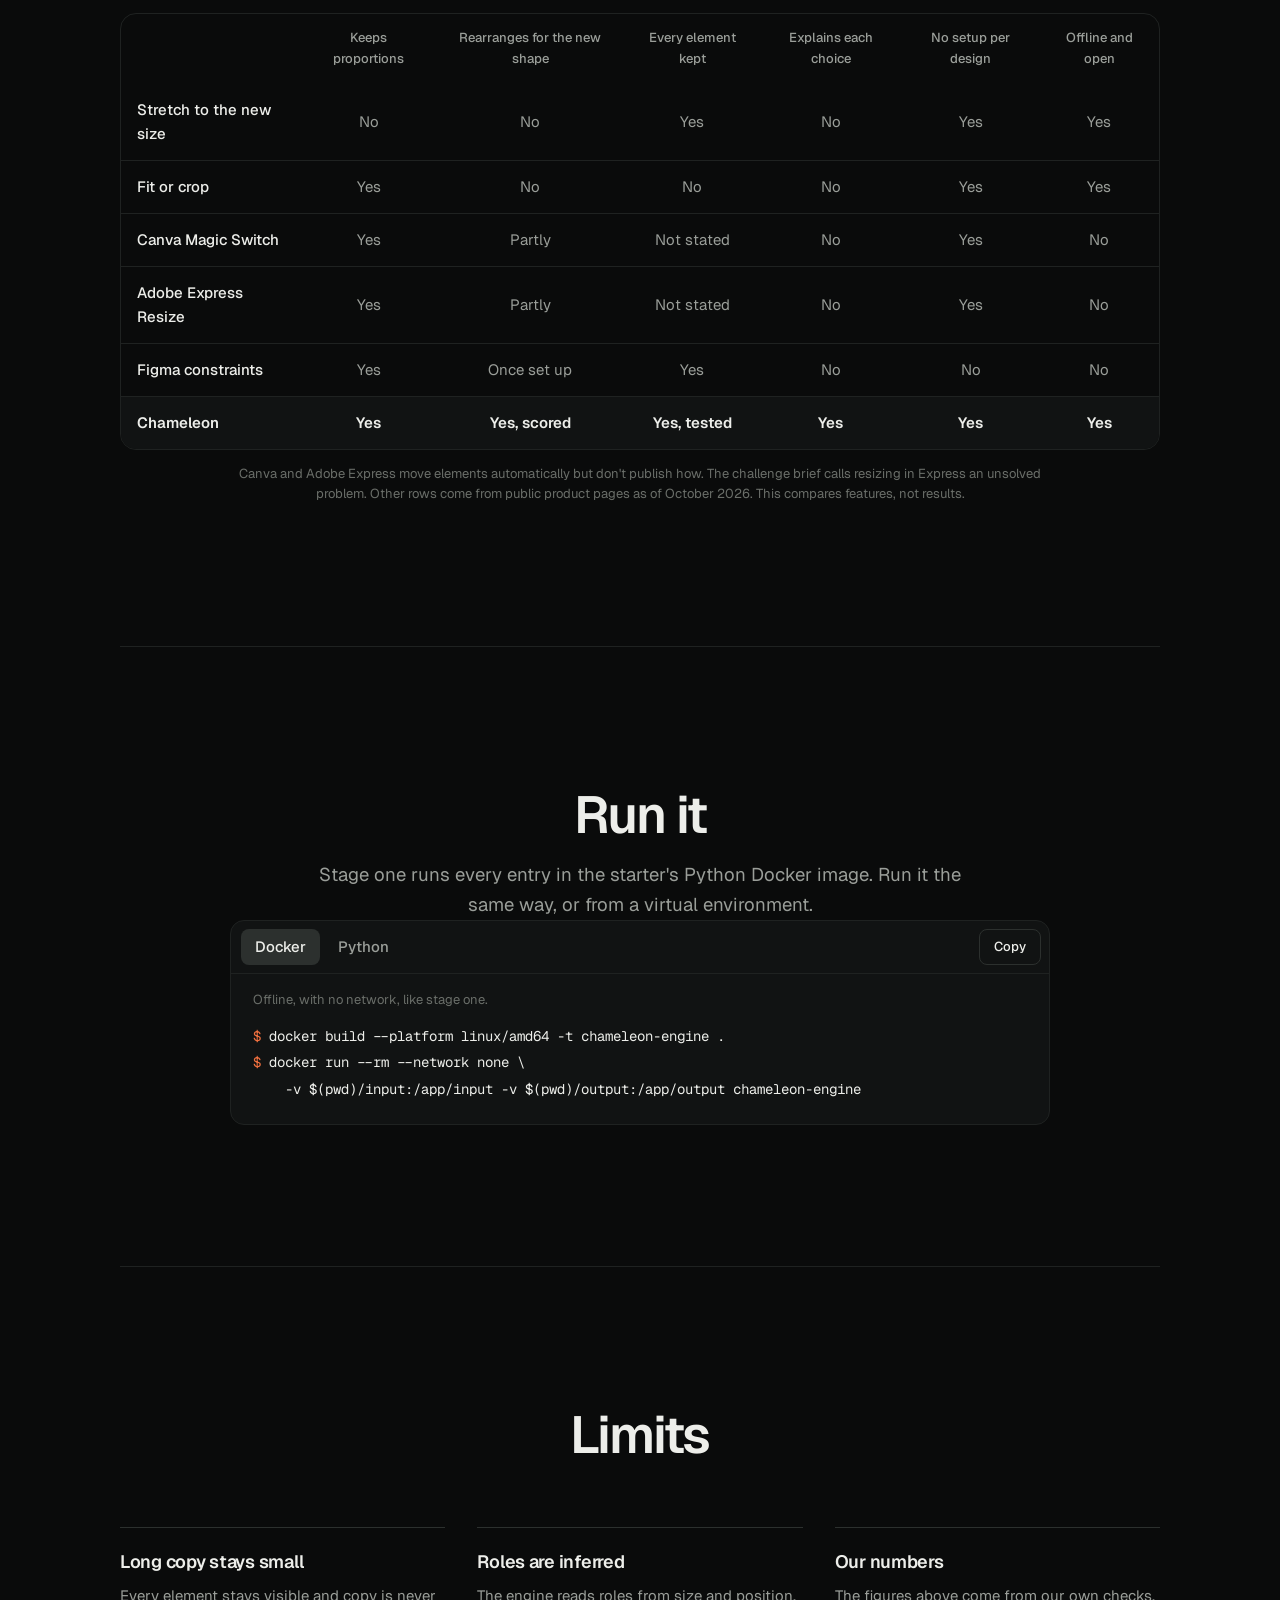
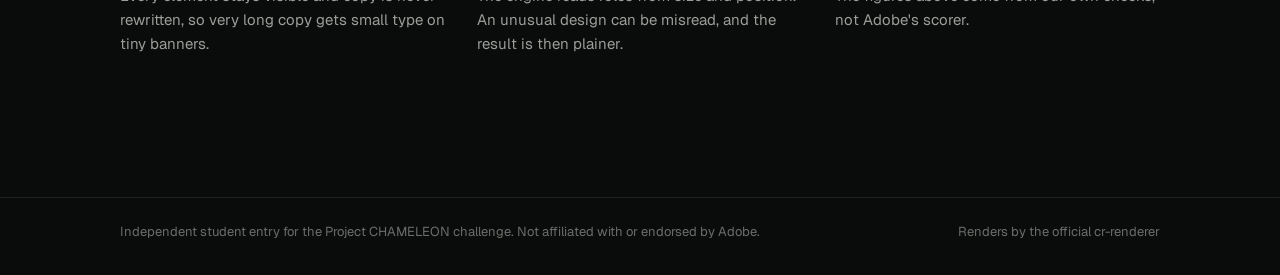
==== commit 3401ac17: "Show one real resize stage by stage, and a globe language menu How it works now walks the Level 3 po" ====
--- a/site/index.html
+++ b/site/index.html
@@ -37,10 +37,18 @@
 /* header */
 header{border-bottom:1px solid var(--rule);position:sticky;top:0;z-index:50;background:rgba(10,11,11,.82);-webkit-backdrop-filter:saturate(1.4) blur(12px);backdrop-filter:saturate(1.4) blur(12px)}
 .hdr-r{display:flex;align-items:center;gap:14px}
-.lang{display:flex;gap:2px;padding:3px;border:1px solid var(--rule-2);border-radius:999px}
-.lang button{font:600 .75rem/1 var(--sans);letter-spacing:.02em;color:var(--ink-2);background:transparent;border:0;border-radius:999px;padding:7px 10px;min-height:30px;cursor:pointer}
-.lang button:hover{color:var(--ink)}
-.lang button[aria-pressed="true"]{background:var(--accent);color:var(--on-accent)}
+.lang{position:relative}
+.globe{display:flex;align-items:center;gap:7px;font:600 .8125rem/1 var(--sans);letter-spacing:.02em;color:var(--ink);background:transparent;border:1px solid var(--rule-2);border-radius:999px;padding:0 12px;min-height:36px;cursor:pointer;transition:border-color .15s,background .15s}
+.globe:hover,.globe[aria-expanded="true"]{border-color:var(--accent);background:var(--raise)}
+.globe svg:first-child{color:var(--accent)}
+.globe .caret{color:var(--ink-3);transition:transform .2s}
+.globe[aria-expanded="true"] .caret{transform:rotate(180deg)}
+.langs{position:absolute;right:0;top:calc(100% + 8px);min-width:170px;margin:0;padding:6px;list-style:none;background:var(--raise);border:1px solid var(--rule-2);border-radius:14px;box-shadow:0 18px 40px rgba(0,0,0,.45)}
+.langs[hidden]{display:none}
+.langs button{display:flex;justify-content:space-between;align-items:center;width:100%;font:500 var(--t-s)/1 var(--sans);color:var(--ink-2);background:transparent;border:0;border-radius:9px;padding:11px 12px;cursor:pointer;text-align:left}
+.langs button:hover,.langs button:focus-visible{background:var(--rule);color:var(--ink);outline:none}
+.langs button[aria-checked="true"]{color:var(--ink)}
+.langs button[aria-checked="true"]::after{content:"✓";color:var(--accent);font-weight:700}
 header .wrap{display:flex;justify-content:space-between;align-items:center;height:60px}
 .brand{font-weight:600;letter-spacing:-.01em;display:flex;gap:10px;align-items:center;text-decoration:none;color:inherit}
 .brand img{width:26px;height:26px;display:block;border-radius:6px}
@@ -117,6 +125,44 @@
 .steps li:first-child{border-top-color:var(--accent)}
 .steps h3{font-size:var(--t-h3);letter-spacing:-.015em;line-height:1.3;margin-bottom:8px}
 .steps p{color:var(--ink-2);font-size:var(--t-s);max-width:32ch}
+
+/* how it works: one real resize, stage by stage */
+.pipe-lead{text-align:center;max-width:720px;margin:14px auto 0}
+.pipe{display:grid;grid-template-columns:repeat(12,minmax(0,1fr));gap:28px}
+.st{position:relative;min-width:0;background:var(--raise);border:1px solid var(--rule);border-radius:16px;padding:20px;display:flex;flex-direction:column;gap:12px}
+.s-in{grid-column:span 3}.s-an{grid-column:span 3}.s-ly{grid-column:span 6}.s-sc{grid-column:span 4}.s-out{grid-column:span 8}
+.st h3{font-size:var(--t-h3);letter-spacing:-.015em;line-height:1.25;margin:0}
+.st > p{color:var(--ink-2);font-size:var(--t-s);margin:0}
+.st .shot{display:block;width:100%;height:auto;border-radius:8px;border:1px solid var(--rule)}
+.st .meta{color:var(--ink-3);font-size:var(--t-xs)}
+.s-in::after,.s-an::after,.s-sc::after{content:"→";position:absolute;right:-24px;top:50%;transform:translateY(-50%);color:var(--accent);font-weight:600;font-size:18px}
+.legend{display:flex;flex-wrap:wrap;gap:6px 12px;font-size:var(--t-xs);color:var(--ink-2)}
+.legend i{display:inline-block;width:9px;height:9px;border-radius:2px;margin-right:6px;vertical-align:-1px}
+.cands{display:grid;gap:12px}
+.cand{display:grid;grid-template-columns:minmax(0,1.6fr) minmax(0,1fr);gap:14px;align-items:center;padding:10px;border:1px solid var(--rule);border-radius:12px}
+.cand.win{border-color:var(--accent);background:rgba(240,112,63,.08)}
+.cand img{display:block;width:100%;height:auto;border-radius:6px}
+.cand b{display:flex;justify-content:space-between;gap:8px;font-size:var(--t-s);font-weight:600}
+.cand b span{font-variant-numeric:tabular-nums;color:var(--ink-2);font-weight:500}
+.cand.win b span{color:var(--accent);font-weight:600}
+.meter{height:6px;border-radius:99px;background:var(--rule);overflow:hidden;margin-top:8px}
+.meter i{display:block;height:6px;background:var(--ink-3);border-radius:99px}
+.cand.win .meter i,.parts .meter i{background:var(--accent)}
+.win-tag{display:inline-block;margin-top:8px;font-size:var(--t-xs);color:var(--accent);font-weight:600}
+.parts{display:grid;gap:10px}
+.parts > div{display:grid;grid-template-columns:minmax(0,1fr) 34px;gap:4px 10px;align-items:center;font-size:var(--t-xs);color:var(--ink-2)}
+.parts > div span:last-of-type{text-align:right;font-variant-numeric:tabular-nums;color:var(--ink)}
+.parts .meter{grid-column:1 / -1;margin-top:0}
+.total{display:flex;justify-content:space-between;align-items:baseline;border-top:1px solid var(--rule);padding-top:12px}
+.total b{font-size:var(--t-num);font-weight:600;letter-spacing:-.04em;color:var(--accent);line-height:1}
+.checks{display:flex;flex-wrap:wrap;gap:8px}
+.checks span{font-size:var(--t-xs);color:var(--ink);border:1px solid var(--rule-2);border-radius:999px;padding:6px 11px}
+.checks span::before{content:"✓";color:var(--accent);margin-right:6px;font-weight:700}
+@media (max-width:900px){
+  .s-in,.s-an{grid-column:span 6}.s-ly,.s-sc,.s-out{grid-column:1 / -1}
+  .st::after{display:none}
+}
+@media (max-width:560px){ .s-in,.s-an{grid-column:1 / -1} .cand{grid-template-columns:1fr} }
 
 /* figures and comparison */
 .fig{margin:clamp(36px,5vw,56px) auto 0;max-width:1120px}
@@ -204,7 +250,7 @@
 <header>
   <div class="wrap">
     <a class="brand" href="#top"><img src="[data-uri]" alt="" width="26" height="26">Chameleon</a>
-    <div class="hdr-r"><nav aria-label="Sections"><a href="#problem">Problem</a><a href="#compare">Solution</a><a href="#how">How it works</a><a href="#vs">Compare</a><a href="#run">Run it</a></nav><div class="lang" role="group" aria-label="Language"><button type="button" lang="en" data-lang="en" aria-label="English">EN</button><button type="button" lang="es" data-lang="es" aria-label="Español">ES</button><button type="button" lang="fr" data-lang="fr" aria-label="Français">FR</button></div></div>
+    <div class="hdr-r"><nav aria-label="Sections"><a href="#problem">Problem</a><a href="#compare">Solution</a><a href="#how">How it works</a><a href="#vs">Compare</a><a href="#run">Run it</a></nav><div class="lang"><button type="button" class="globe" id="globe" aria-haspopup="true" aria-expanded="false" aria-controls="langs" aria-label="Language"><svg width="16" height="16" viewBox="0 0 24 24" fill="none" stroke="currentColor" stroke-width="1.8" stroke-linecap="round" aria-hidden="true"><circle cx="12" cy="12" r="9.5"/><path d="M2.5 12h19M12 2.5c2.6 2.9 3.9 6 3.9 9.5S14.6 18.6 12 21.5M12 2.5C9.4 5.4 8.1 8.5 8.1 12s1.3 6.6 3.9 9.5"/></svg><span id="lang-code">EN</span><svg class="caret" width="10" height="10" viewBox="0 0 10 10" aria-hidden="true"><path d="M2 3.5l3 3 3-3" fill="none" stroke="currentColor" stroke-width="1.6" stroke-linecap="round"/></svg></button><ul class="langs" id="langs" role="menu" hidden><li role="none"><button type="button" role="menuitemradio" lang="en" data-lang="en">English</button></li><li role="none"><button type="button" role="menuitemradio" lang="es" data-lang="es">Español</button></li><li role="none"><button type="button" role="menuitemradio" lang="fr" data-lang="fr">Français</button></li></ul></div></div>
   </div>
 </header>
 
@@ -261,18 +307,11 @@
   <section id="how">
     <div class="wrap">
       <div class="head"><h2 class="rv">Read the design. <em>Rebuild it.</em></h2></div>
-      <ol class="steps band">
-        <li class="rv" style="--i:0"><h3>Read the structure</h3><p>The input has no labels. Size, position and grouping tell it which piece is the headline, logo, product and button.</p></li>
-        <li class="rv" style="--i:1"><h3>Try real layouts</h3><p>A column, a side-by-side split, three columns or a single row, each in the original reading order.</p></li>
-        <li class="rv" style="--i:2"><h3>Measure and score</h3><p>Text is measured with the official renderer's fonts. Each layout is scored on readability, hierarchy, collisions and space.</p></li>
-        <li class="rv" style="--i:3"><h3>Pick and explain</h3><p>The best layout wins, and every decision is recorded so you can see why.</p></li>
-      </ol>
+      <p class="lead rv pipe-lead" style="--i:1">One real resize, step by step: the Level 3 poster becomes a 1584 × 396 LinkedIn banner. Every picture below is the engine's own output.</p>
+      <div class="pipe band" id="pipe"></div>
       <figure class="fig rv">
         <img src="studio.gif" width="1200" height="750" loading="lazy" alt="Studio walkthrough: pick Level 3, press Adapt design, seven canvases appear, hold for stretch to compare, open Why, show what the engine saw, use another layout">
         <figcaption>The Studio in use, recorded live: adapt one design to seven canvases, hold to compare with stretch, then see why each layout won.</figcaption>
-      </figure>
-      <figure class="fig rv">
-        <img src="[data-uri]" width="1600" height="900" loading="lazy" alt="How Chameleon works: input, analyze, measure, lay out, score, output, with hard rules checked before scoring and a safe uniform fit if anything fails. 230 ms slowest resize, 0 hard-rule problems in 2,362 runs, 198 tests, no model">
       </figure>
     </div>
   </section>
@@ -361,7 +400,7 @@
 </footer>
 
 <script>
-const DATA = {"designs": [{"key": "advanced", "label": "Level 3 \u00b7 Advanced", "desc": "17 elements, run-on headline, rotated ribbon, missing asset", "canvas": {"width": 1080, "height": 1350}, "n": 17, "original": "[data-uri]", "pairs": {"ig_story": {"stretch": "[data-uri]", "result": "[data-uri]"}, "ig_post": {"stretch": "[data-uri]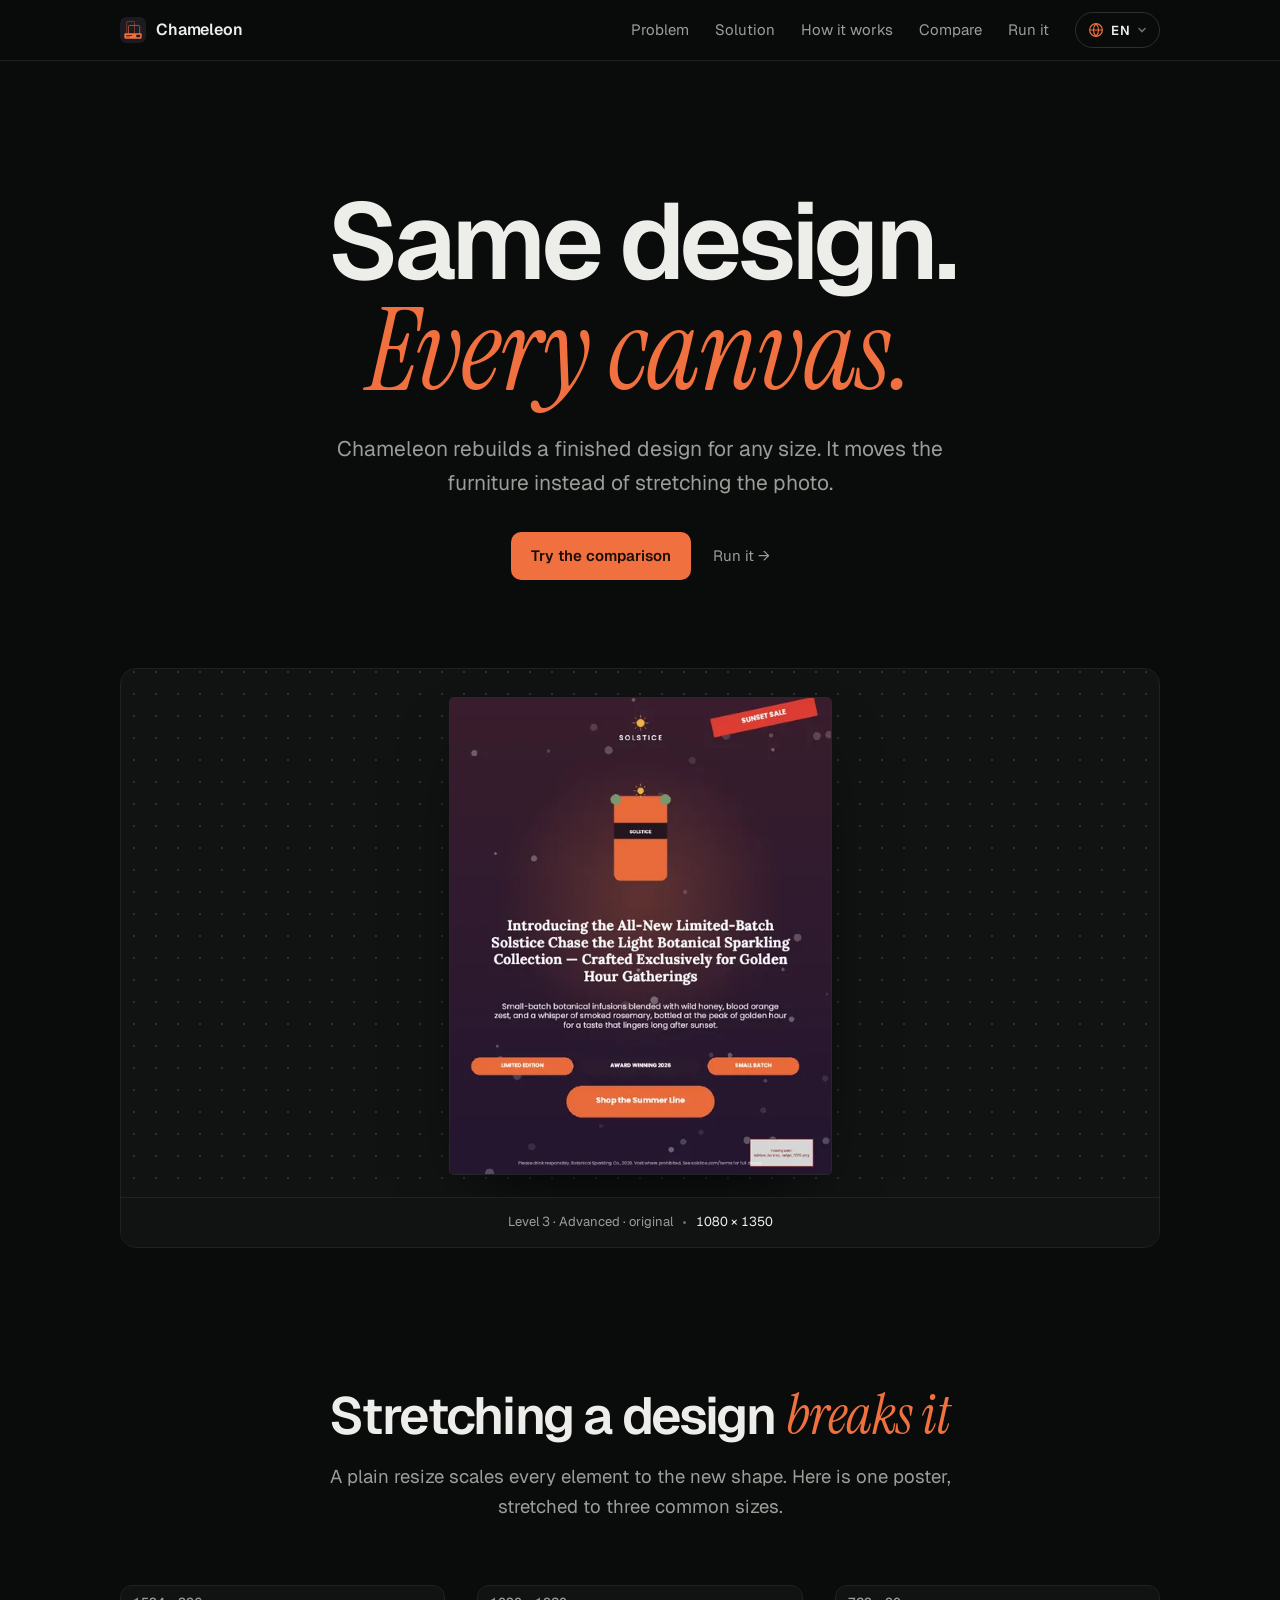
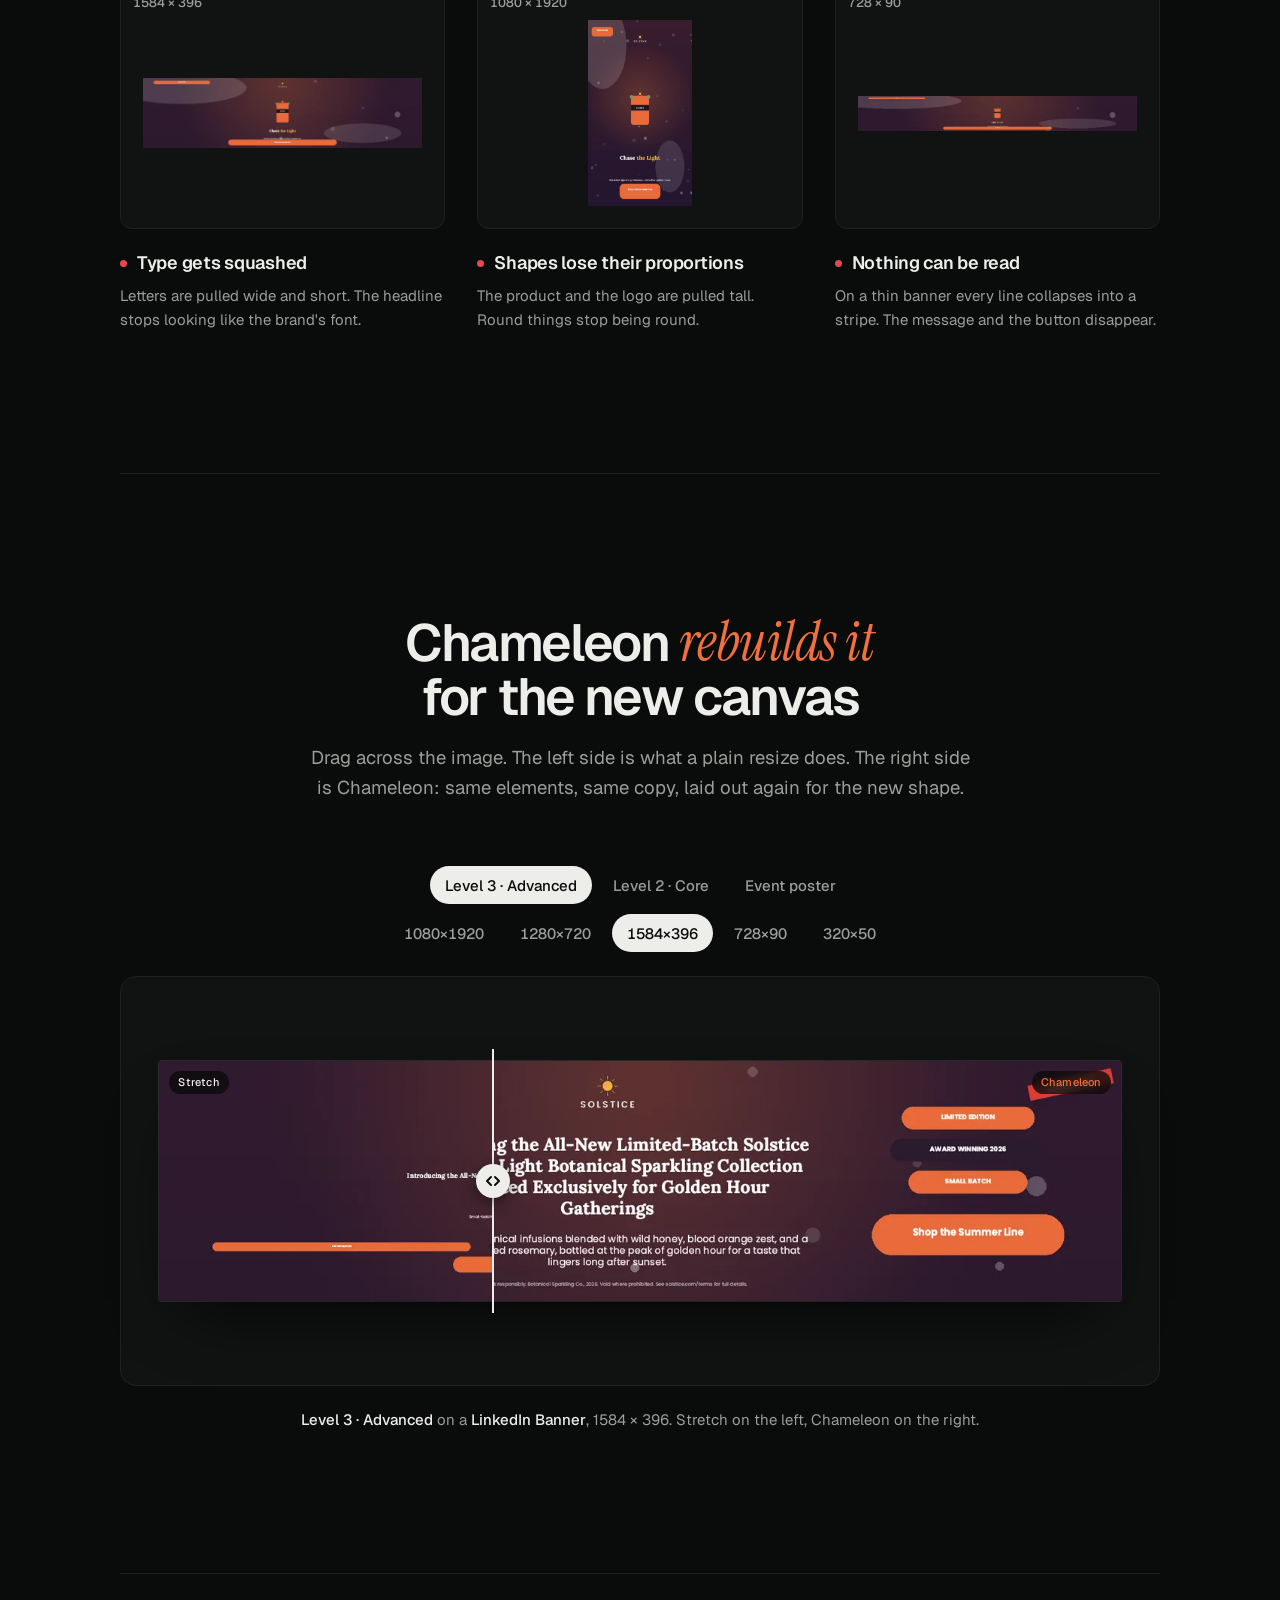
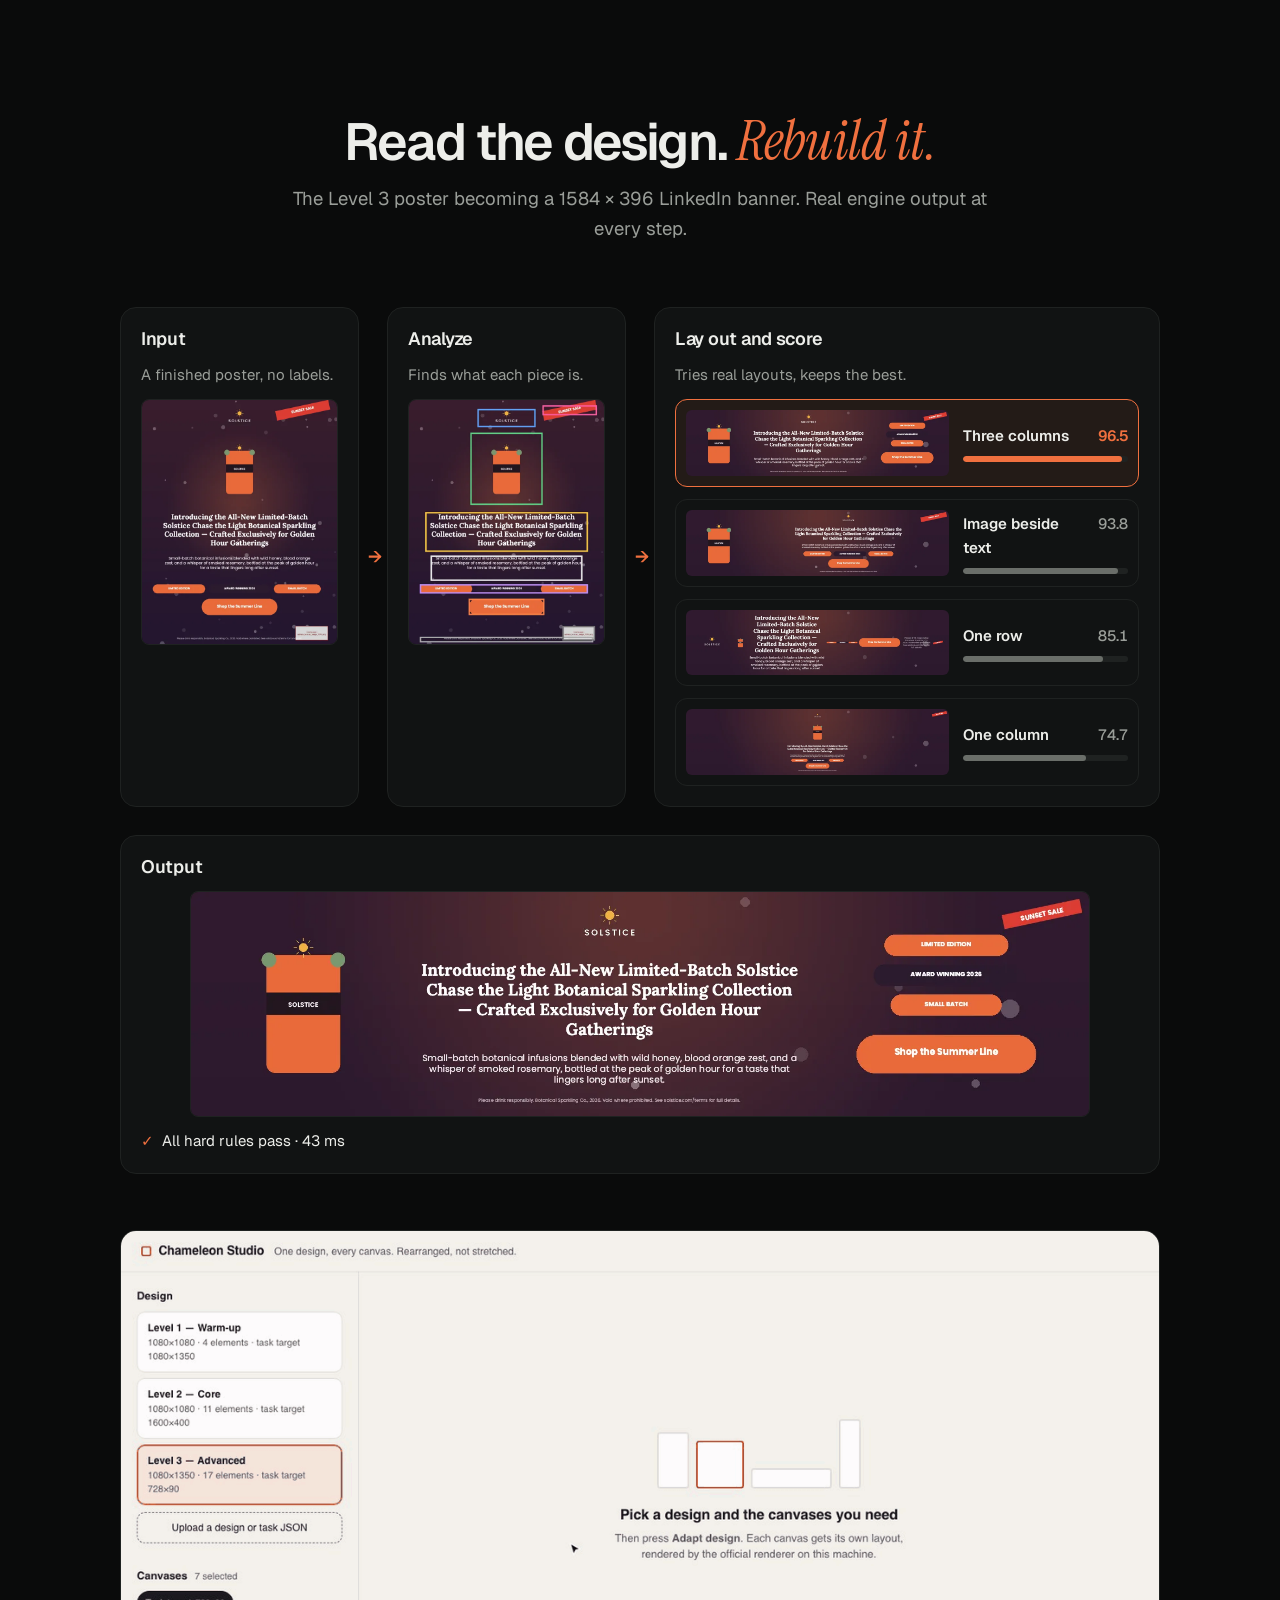
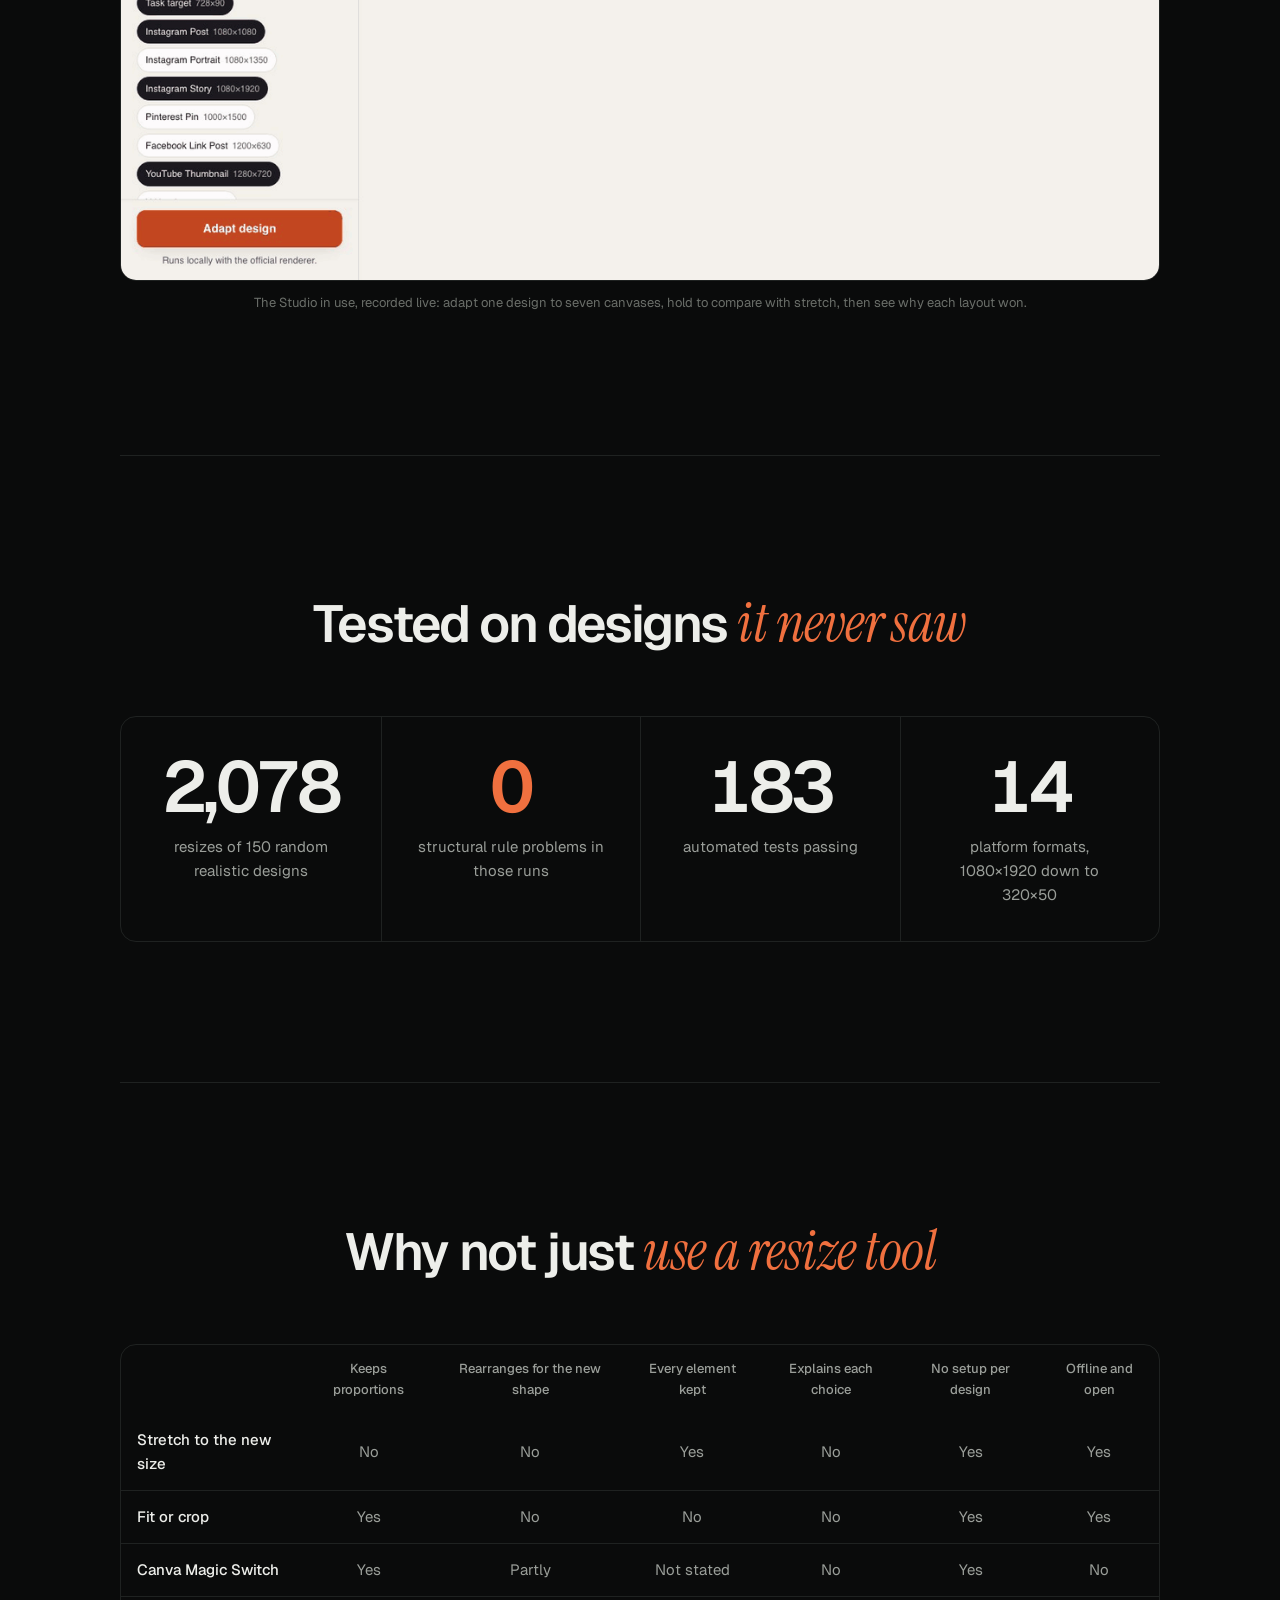
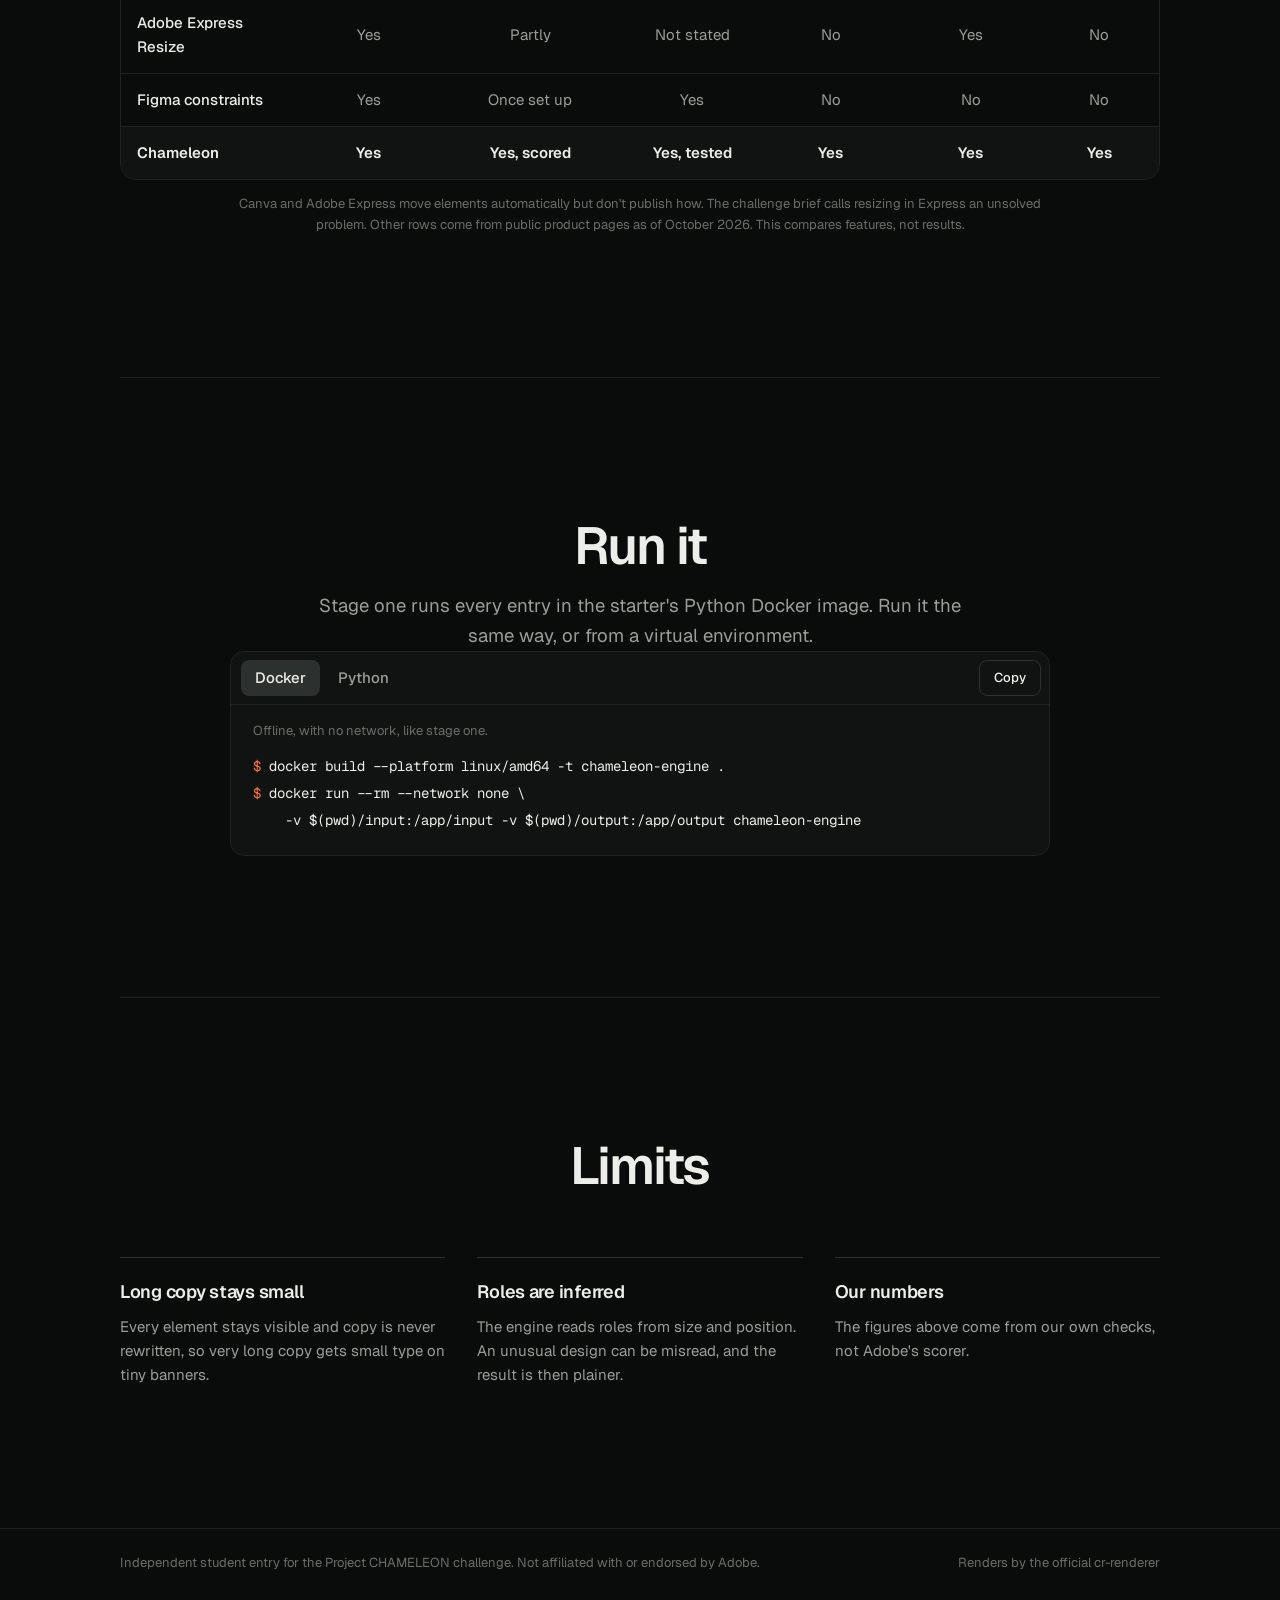
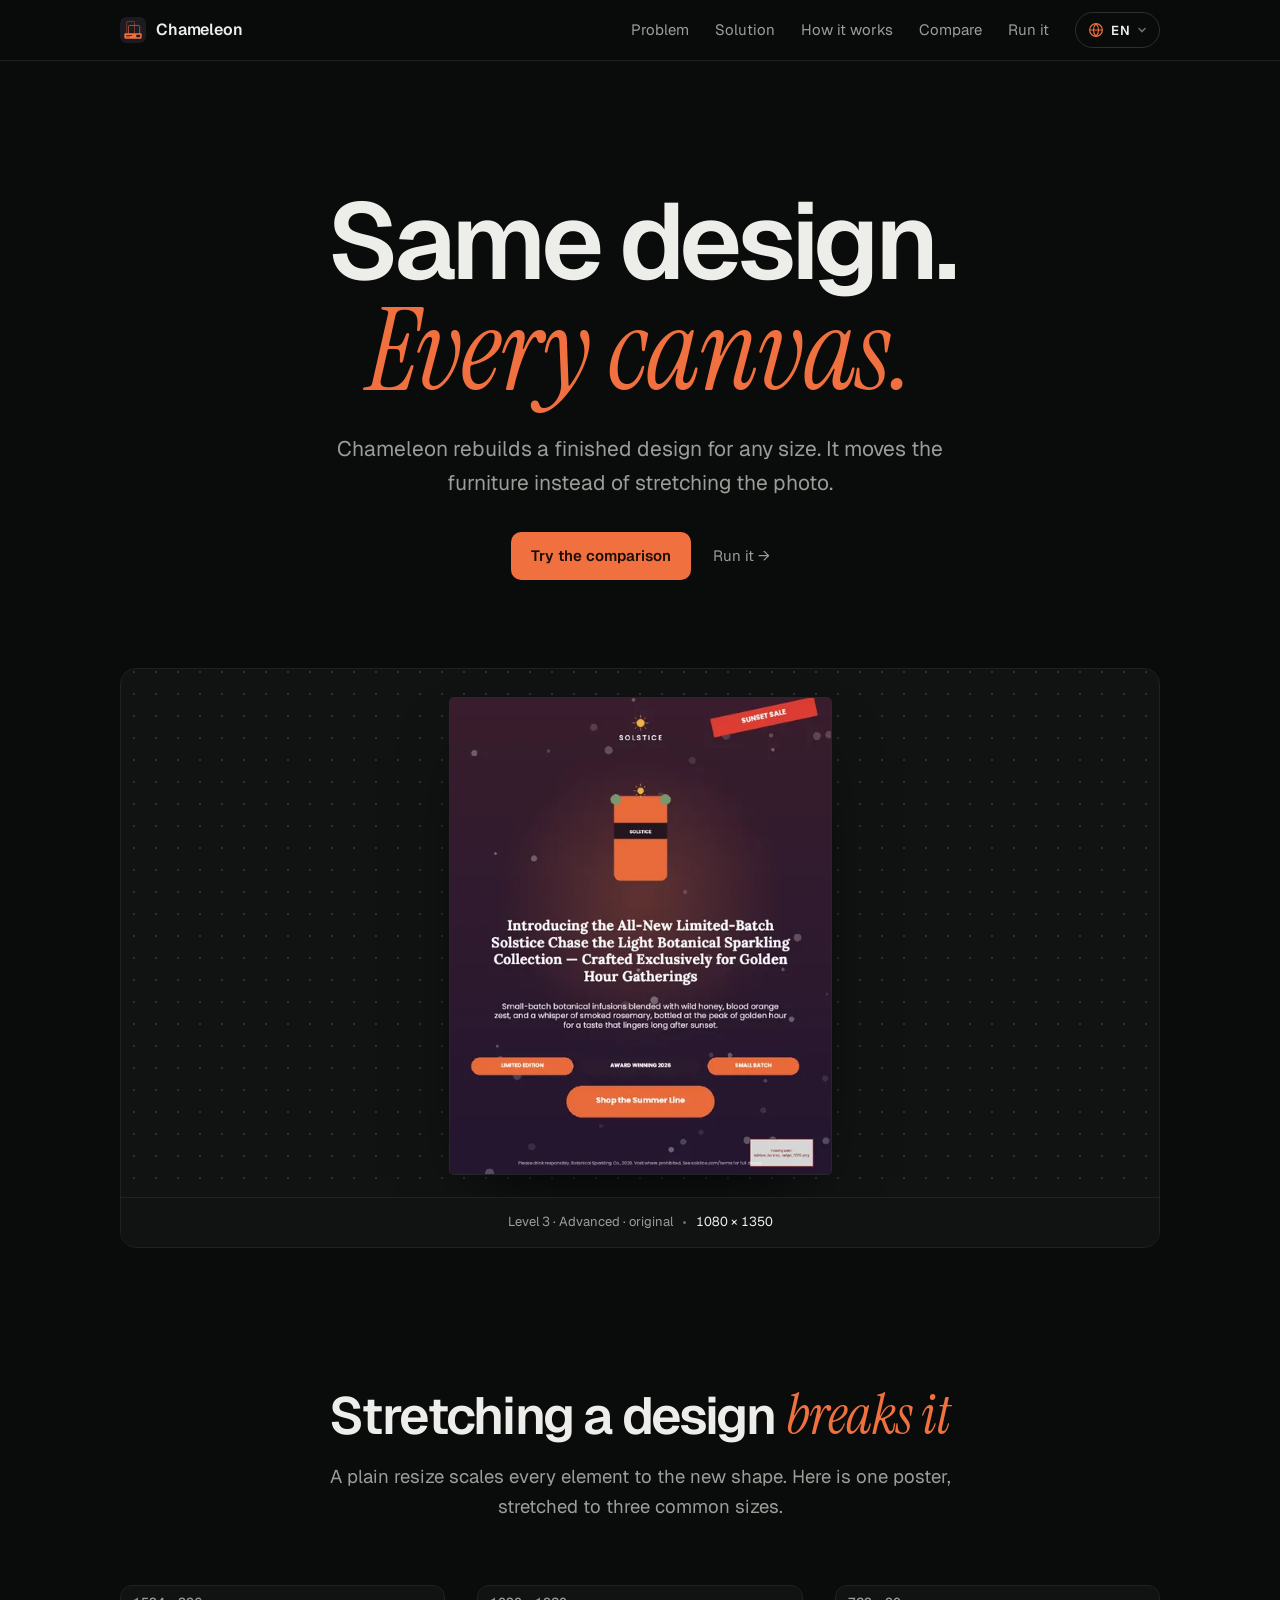
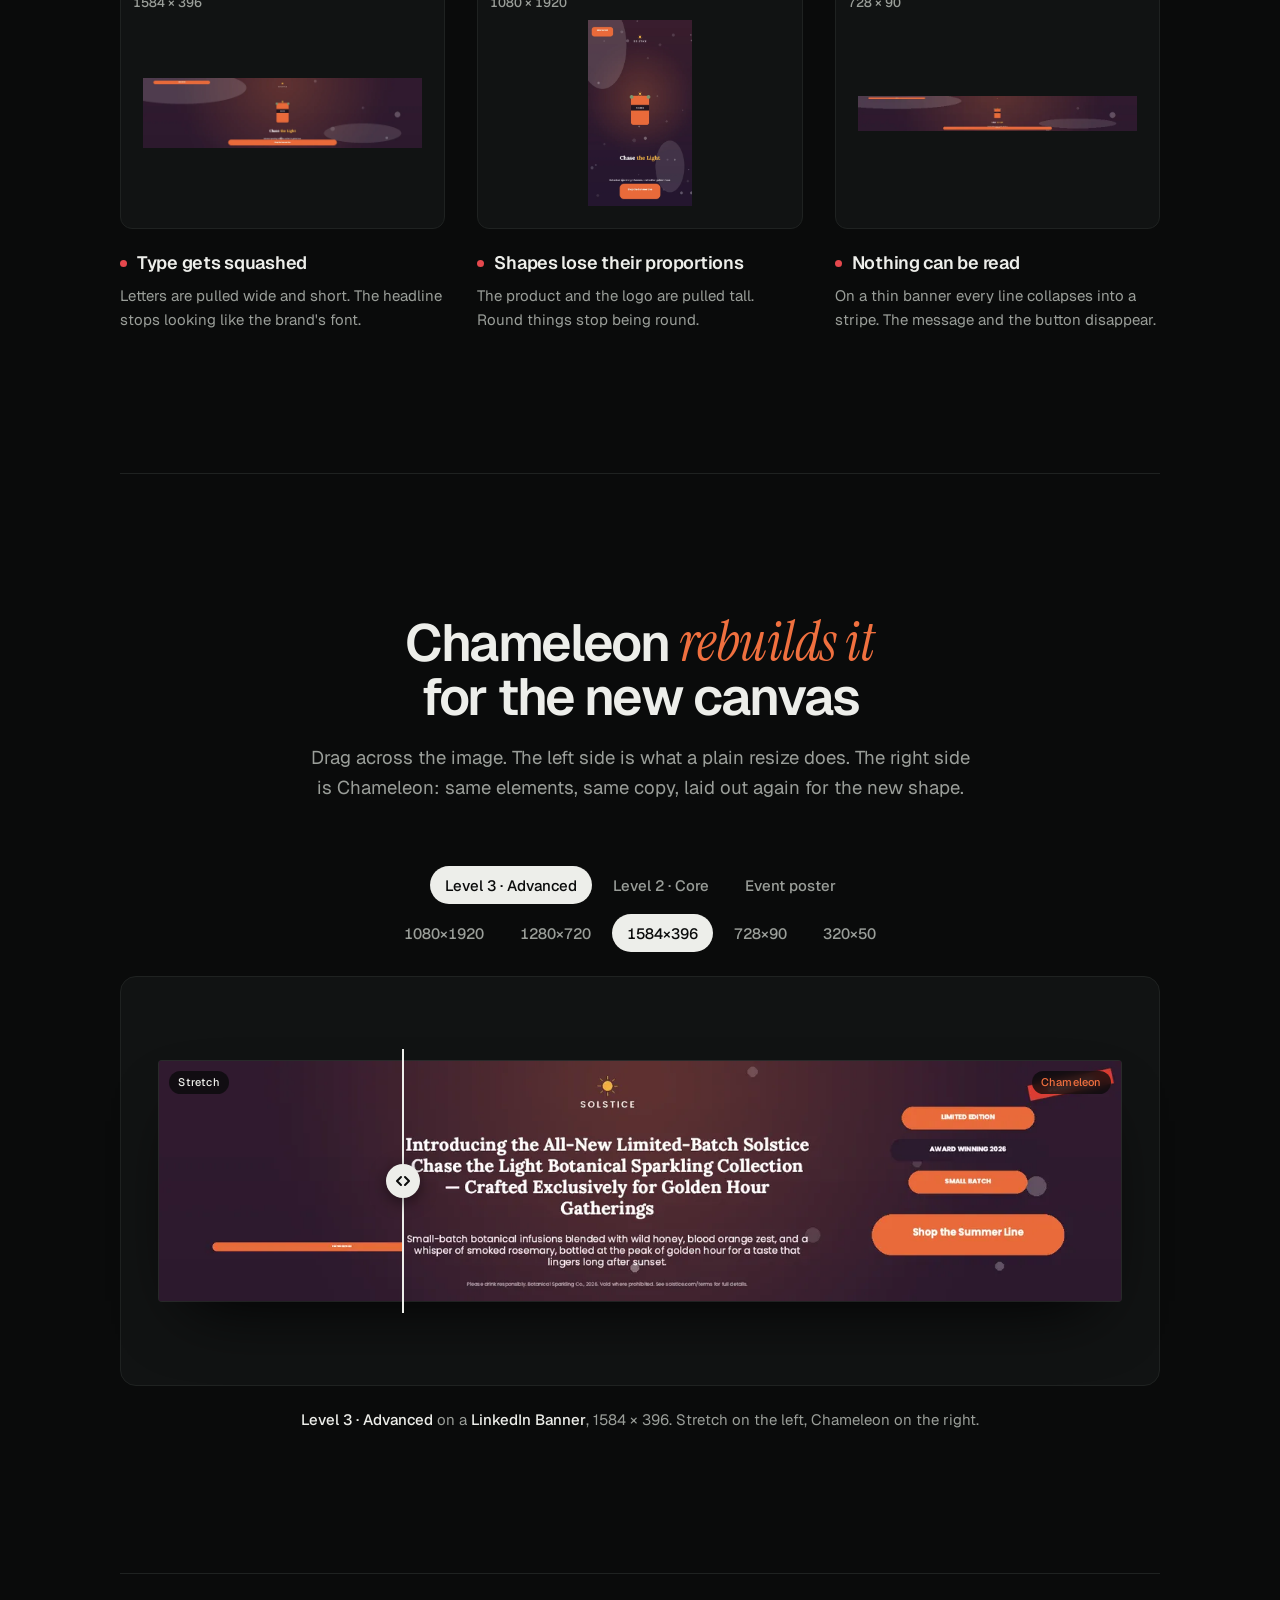
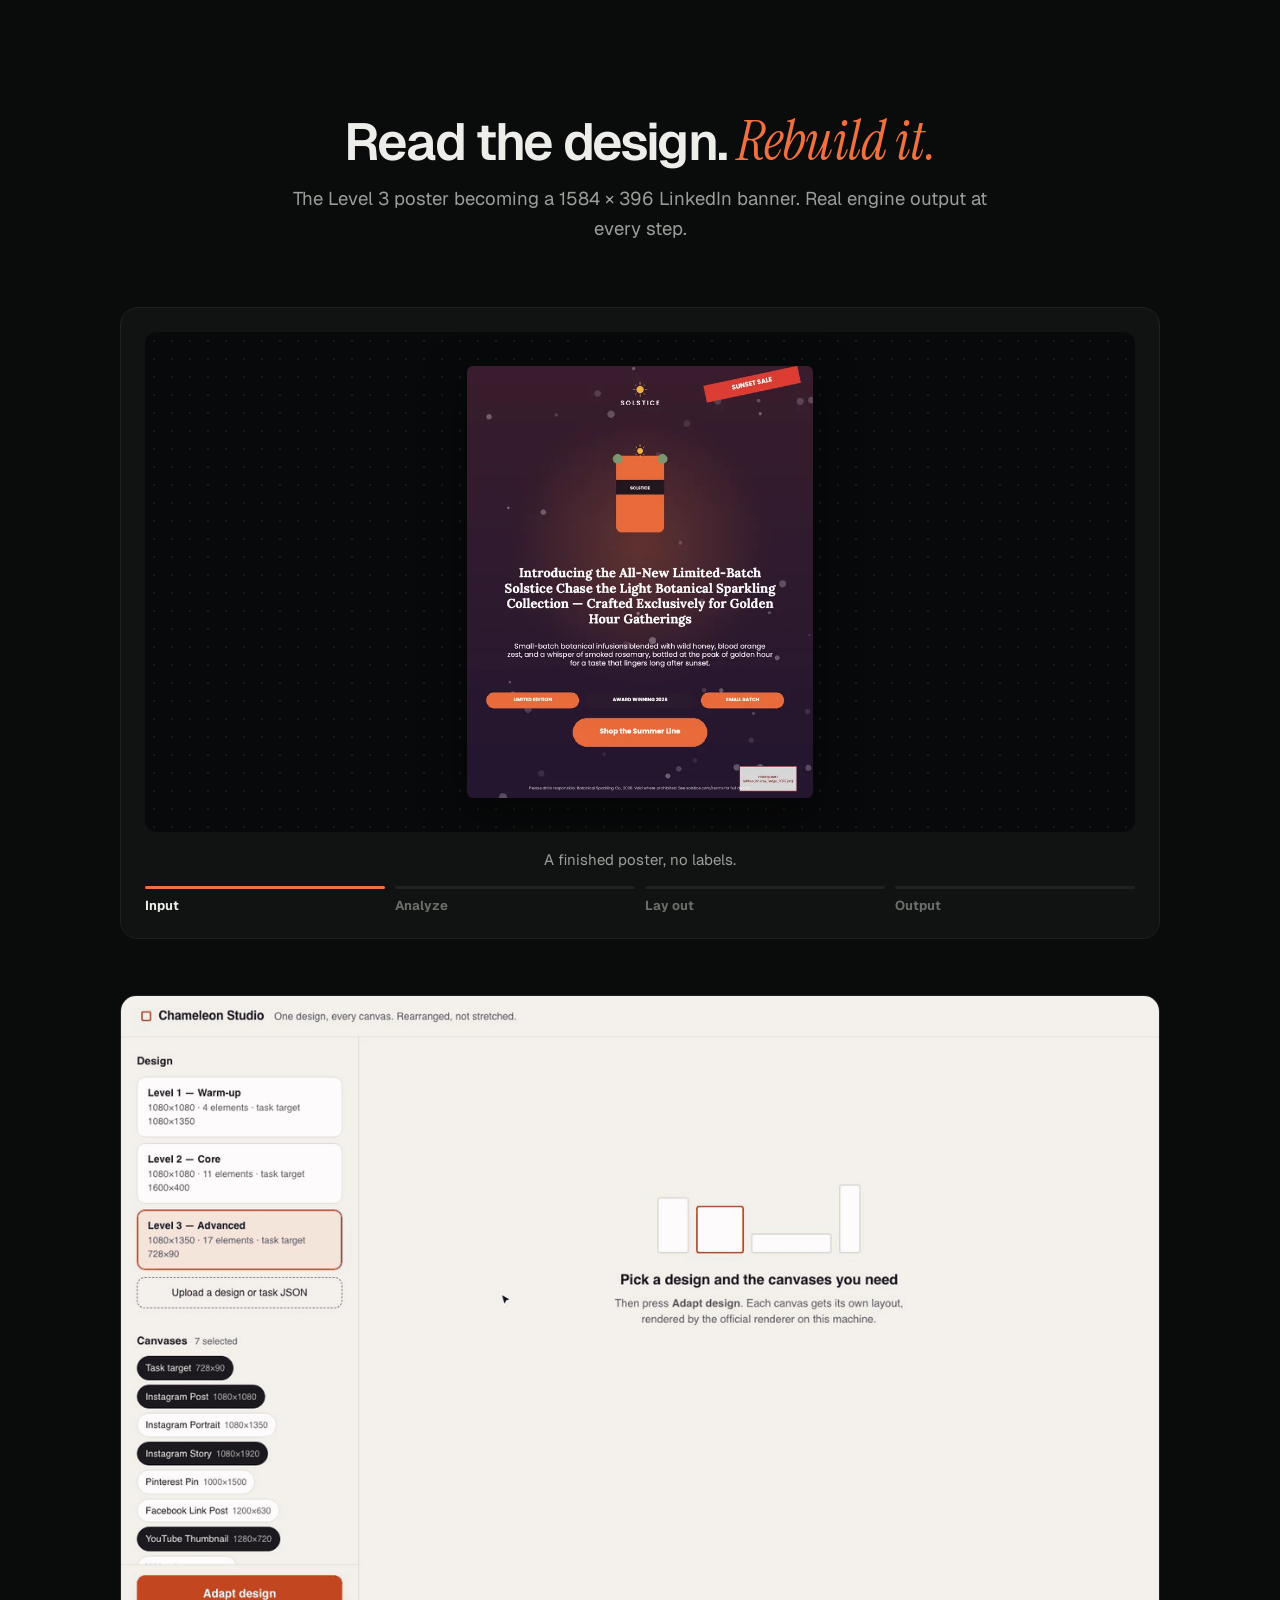
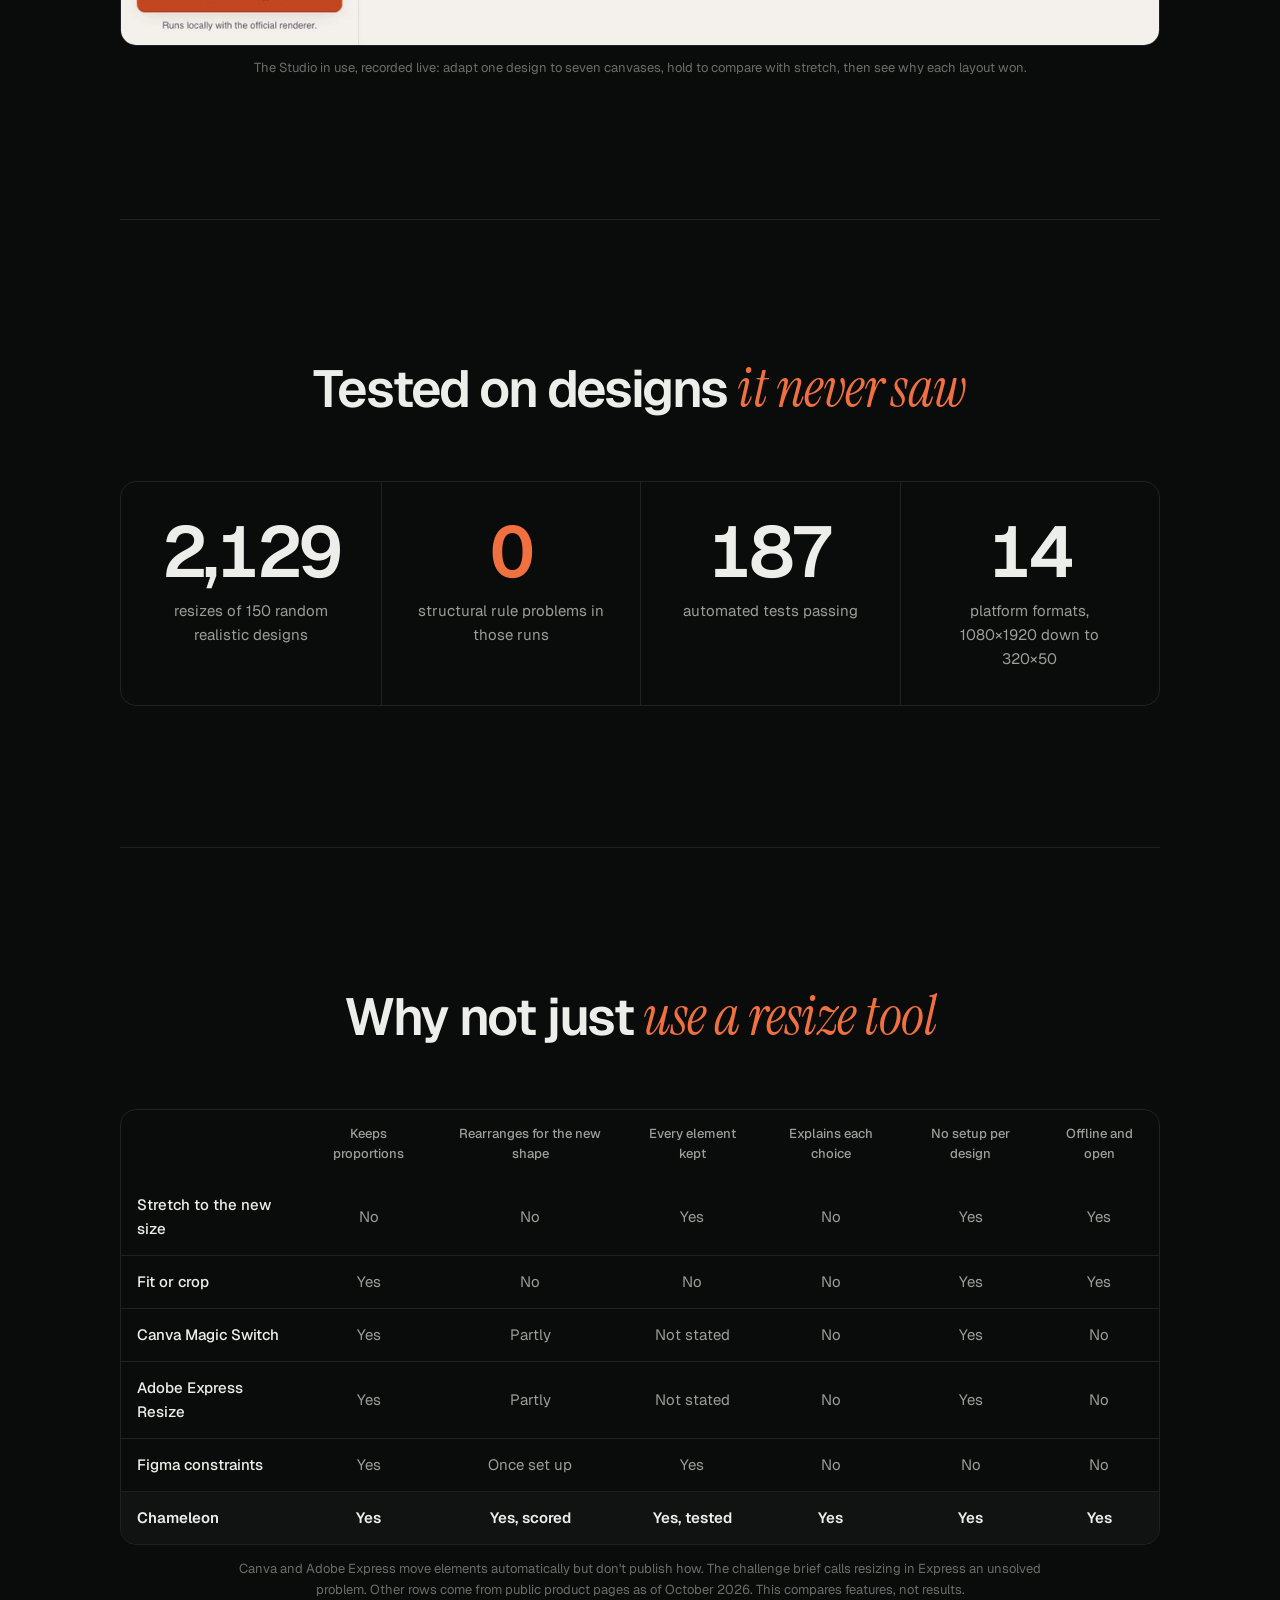
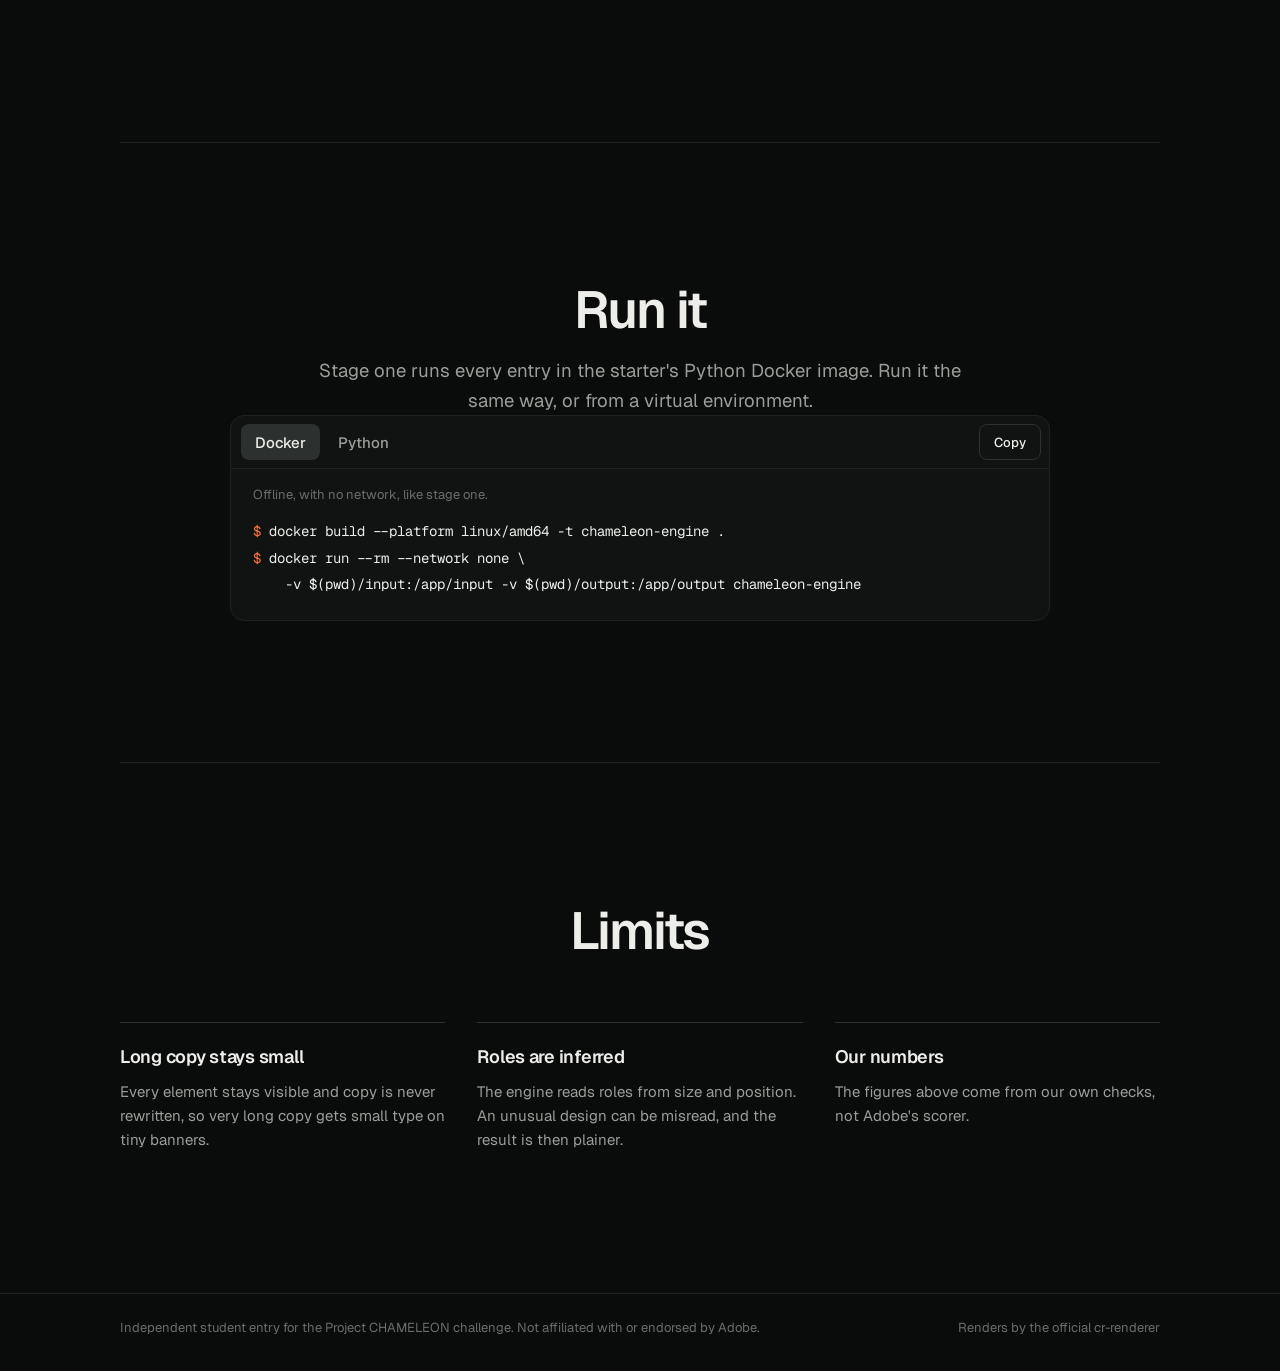
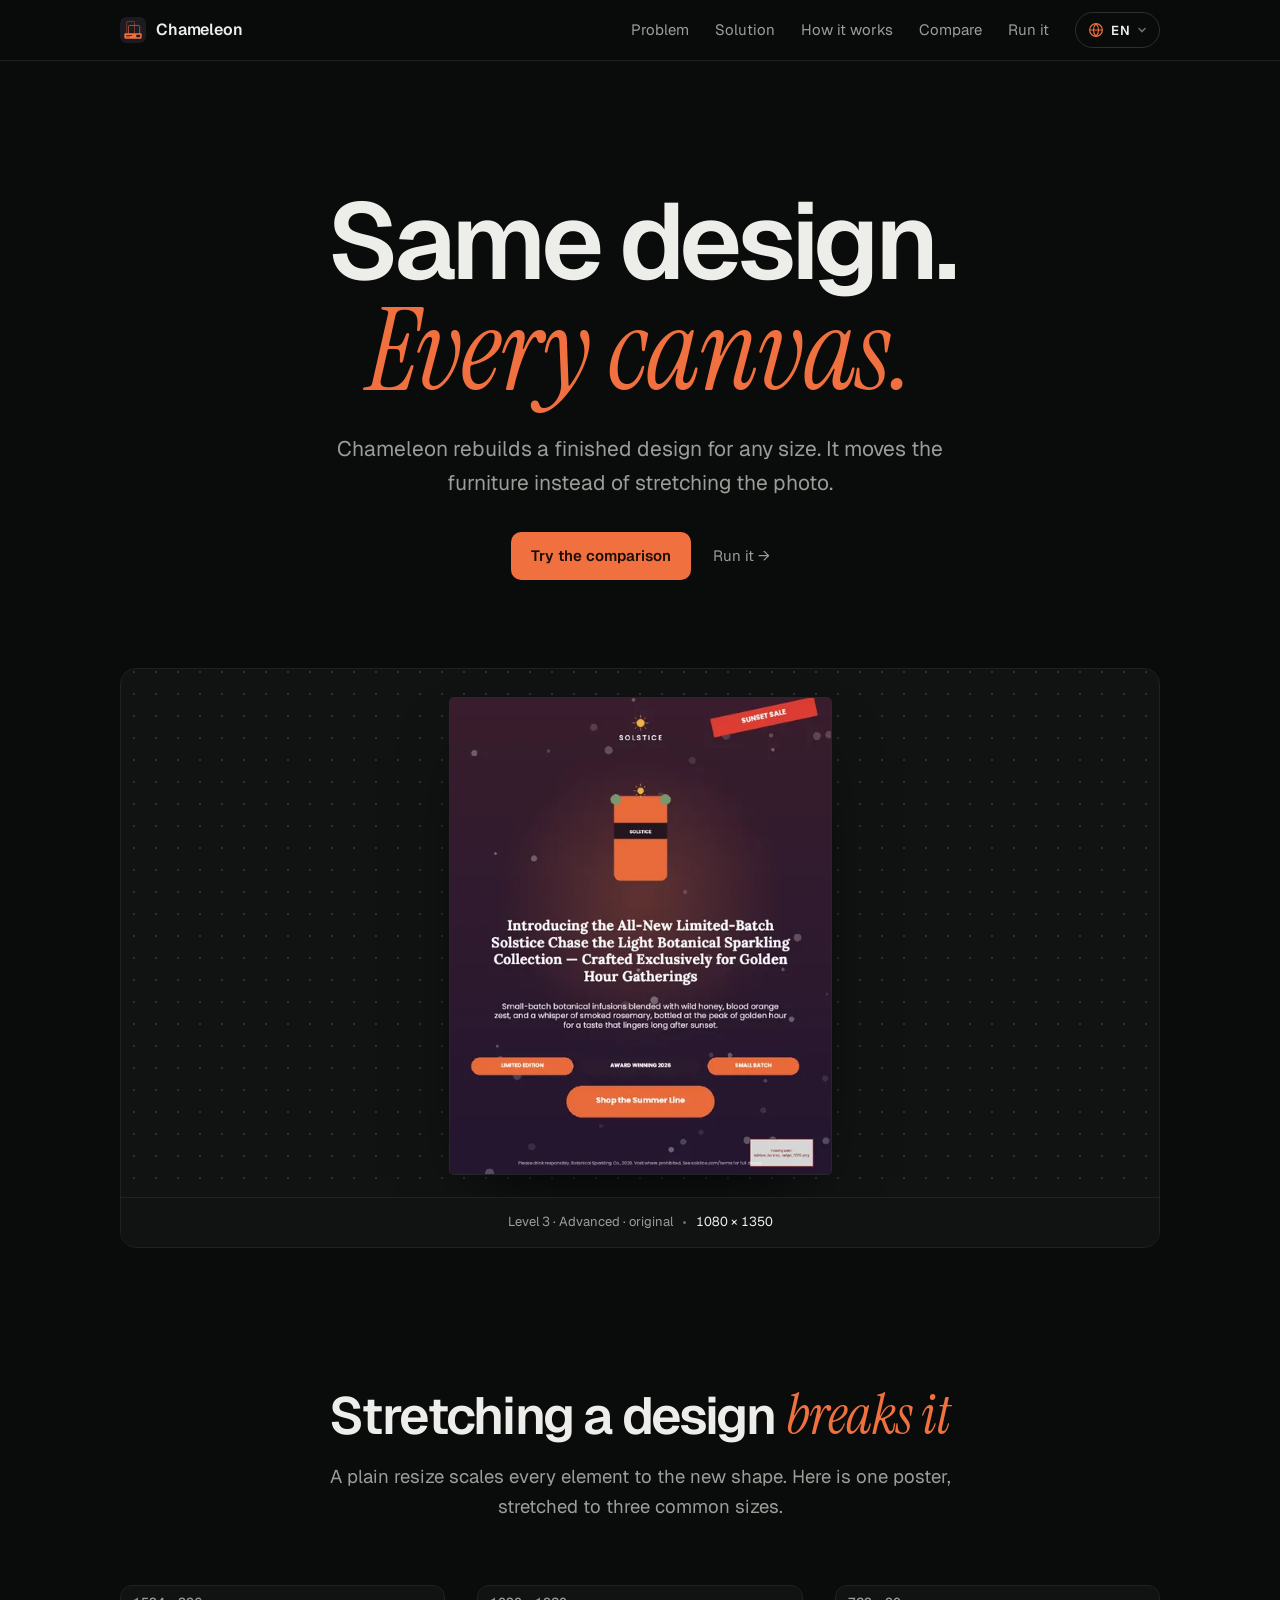
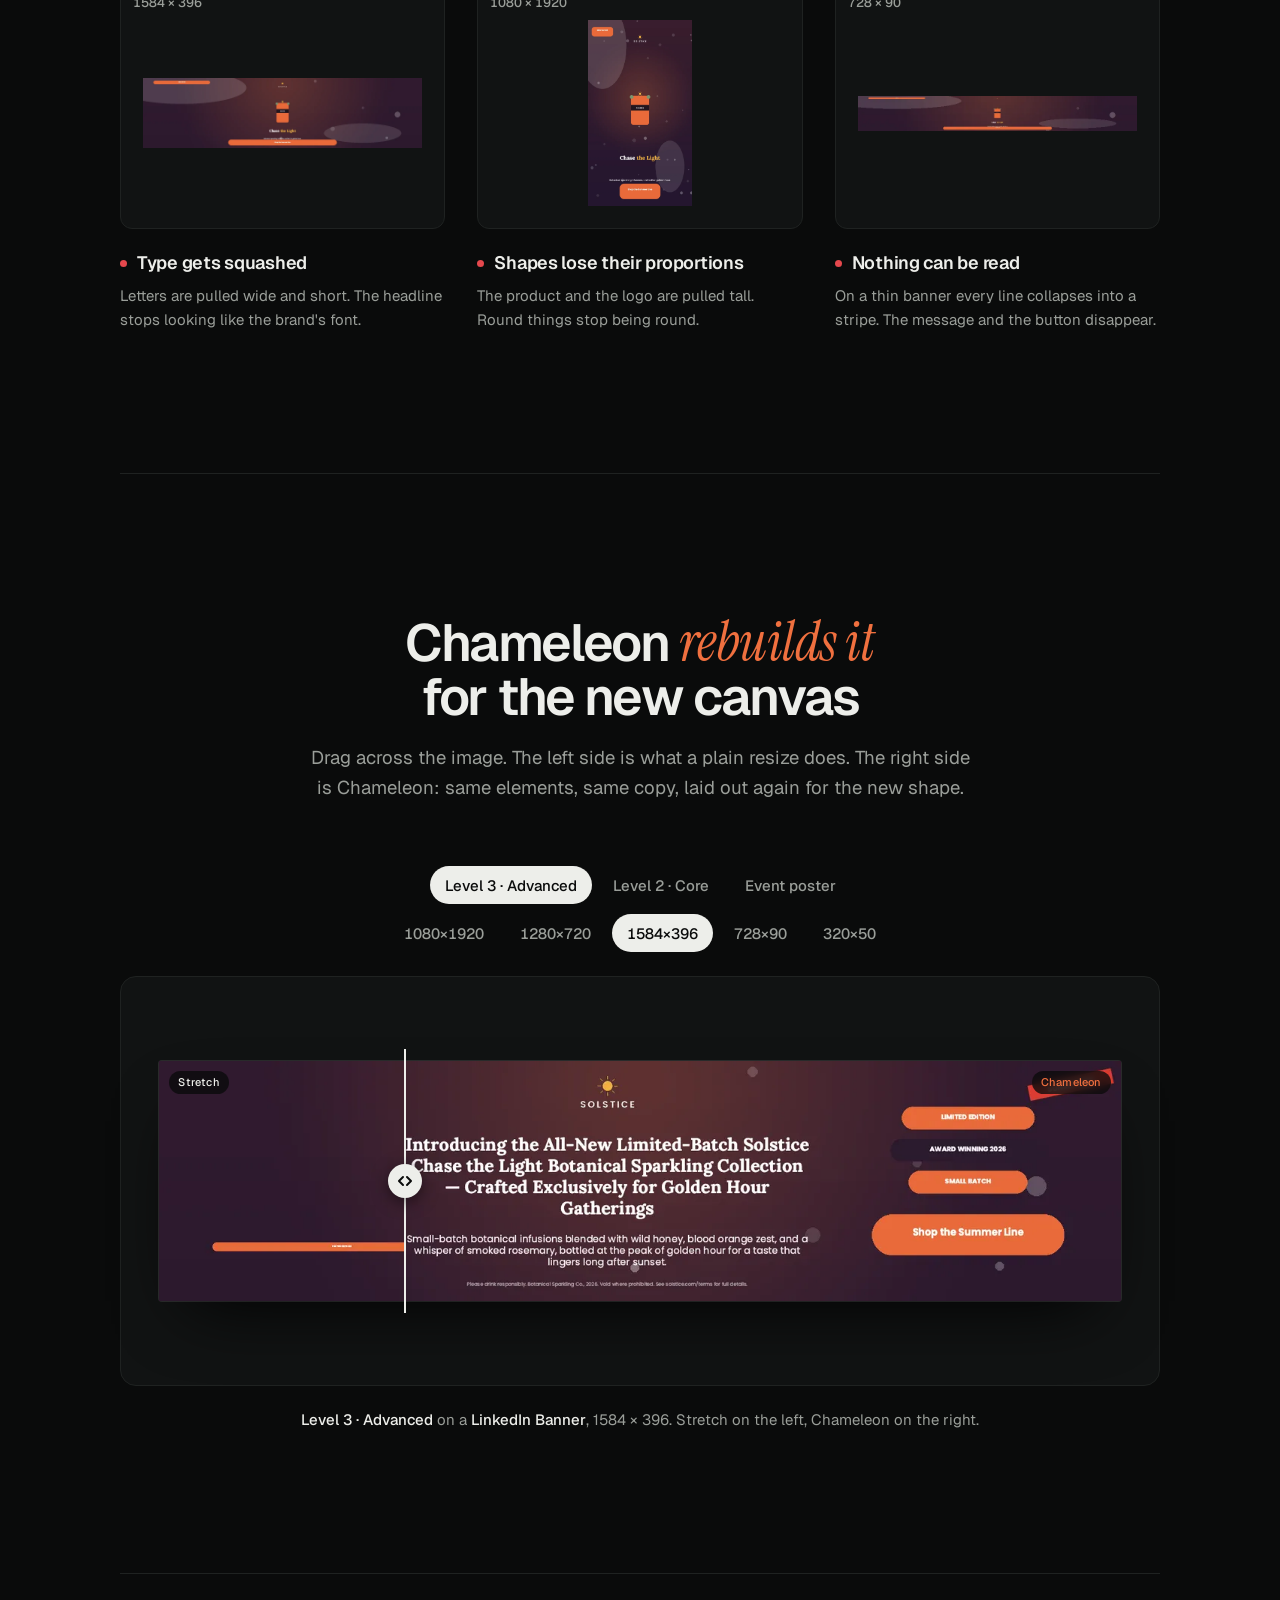
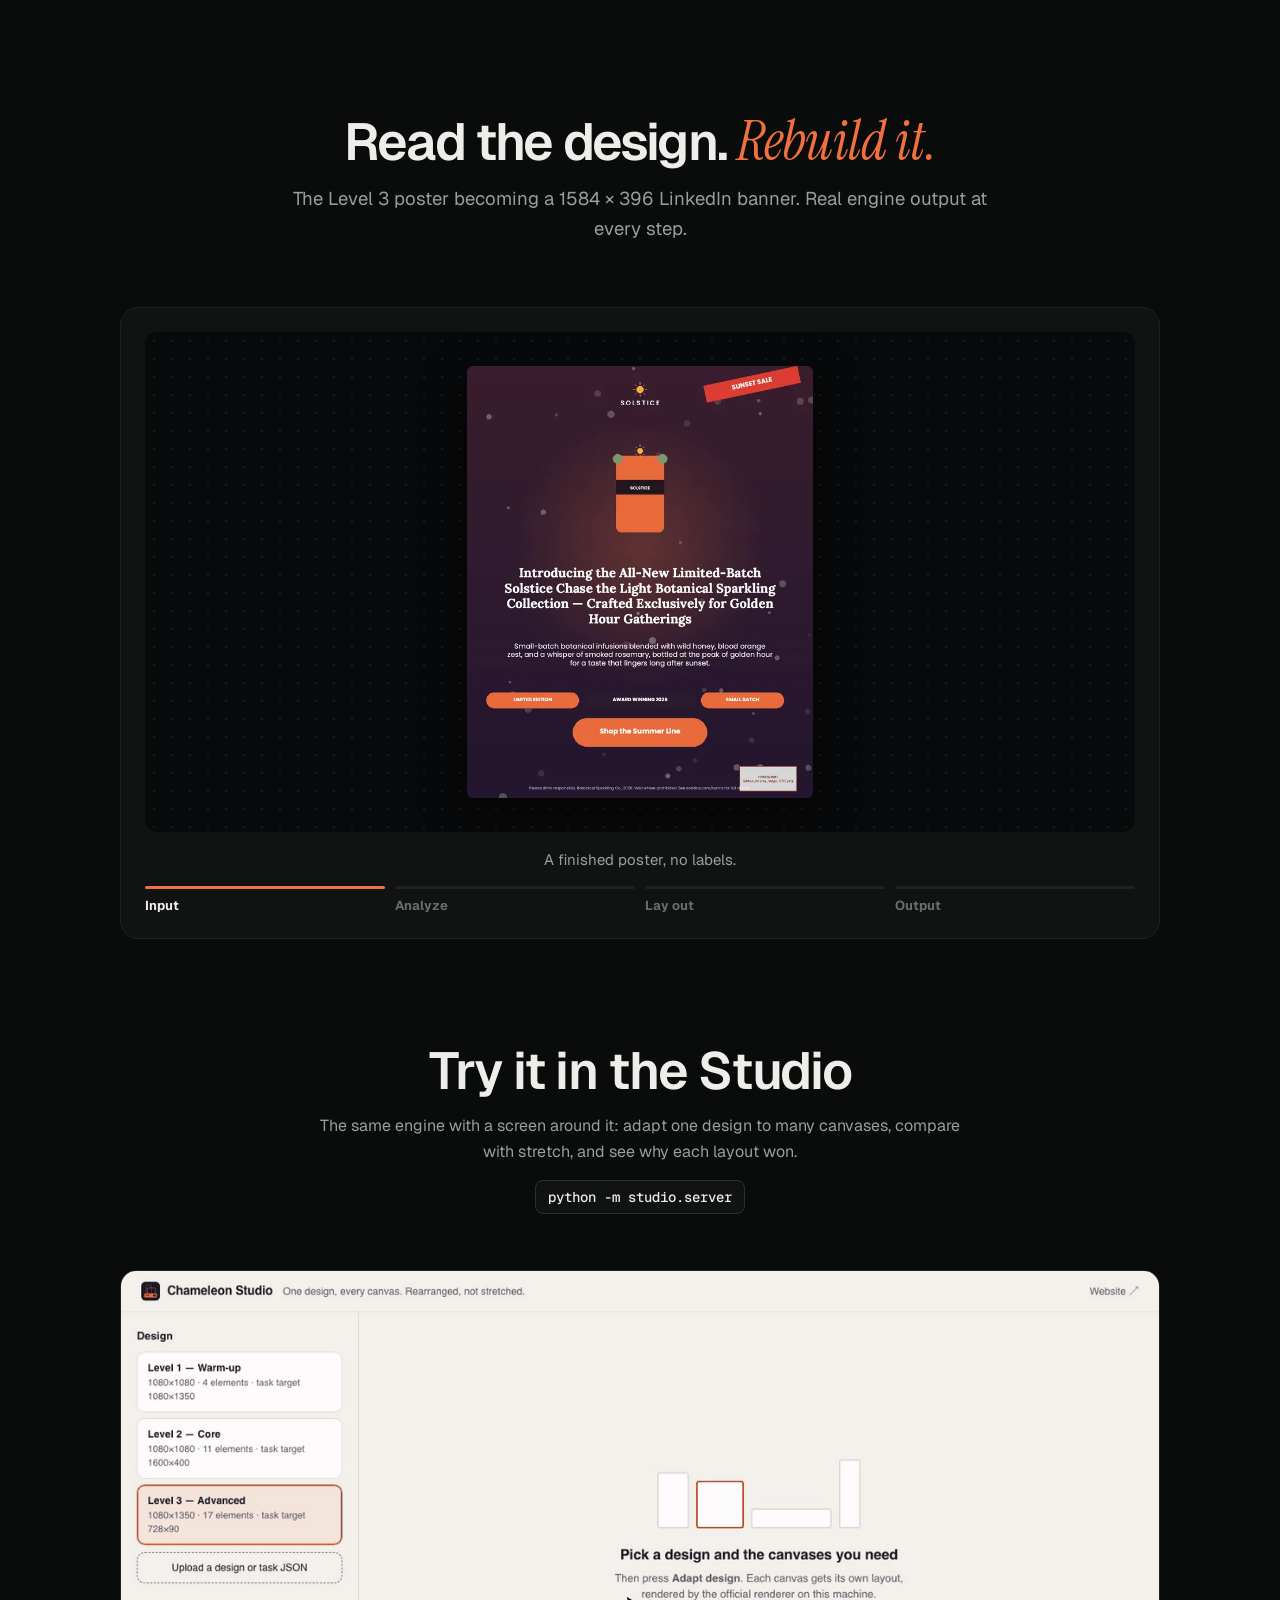
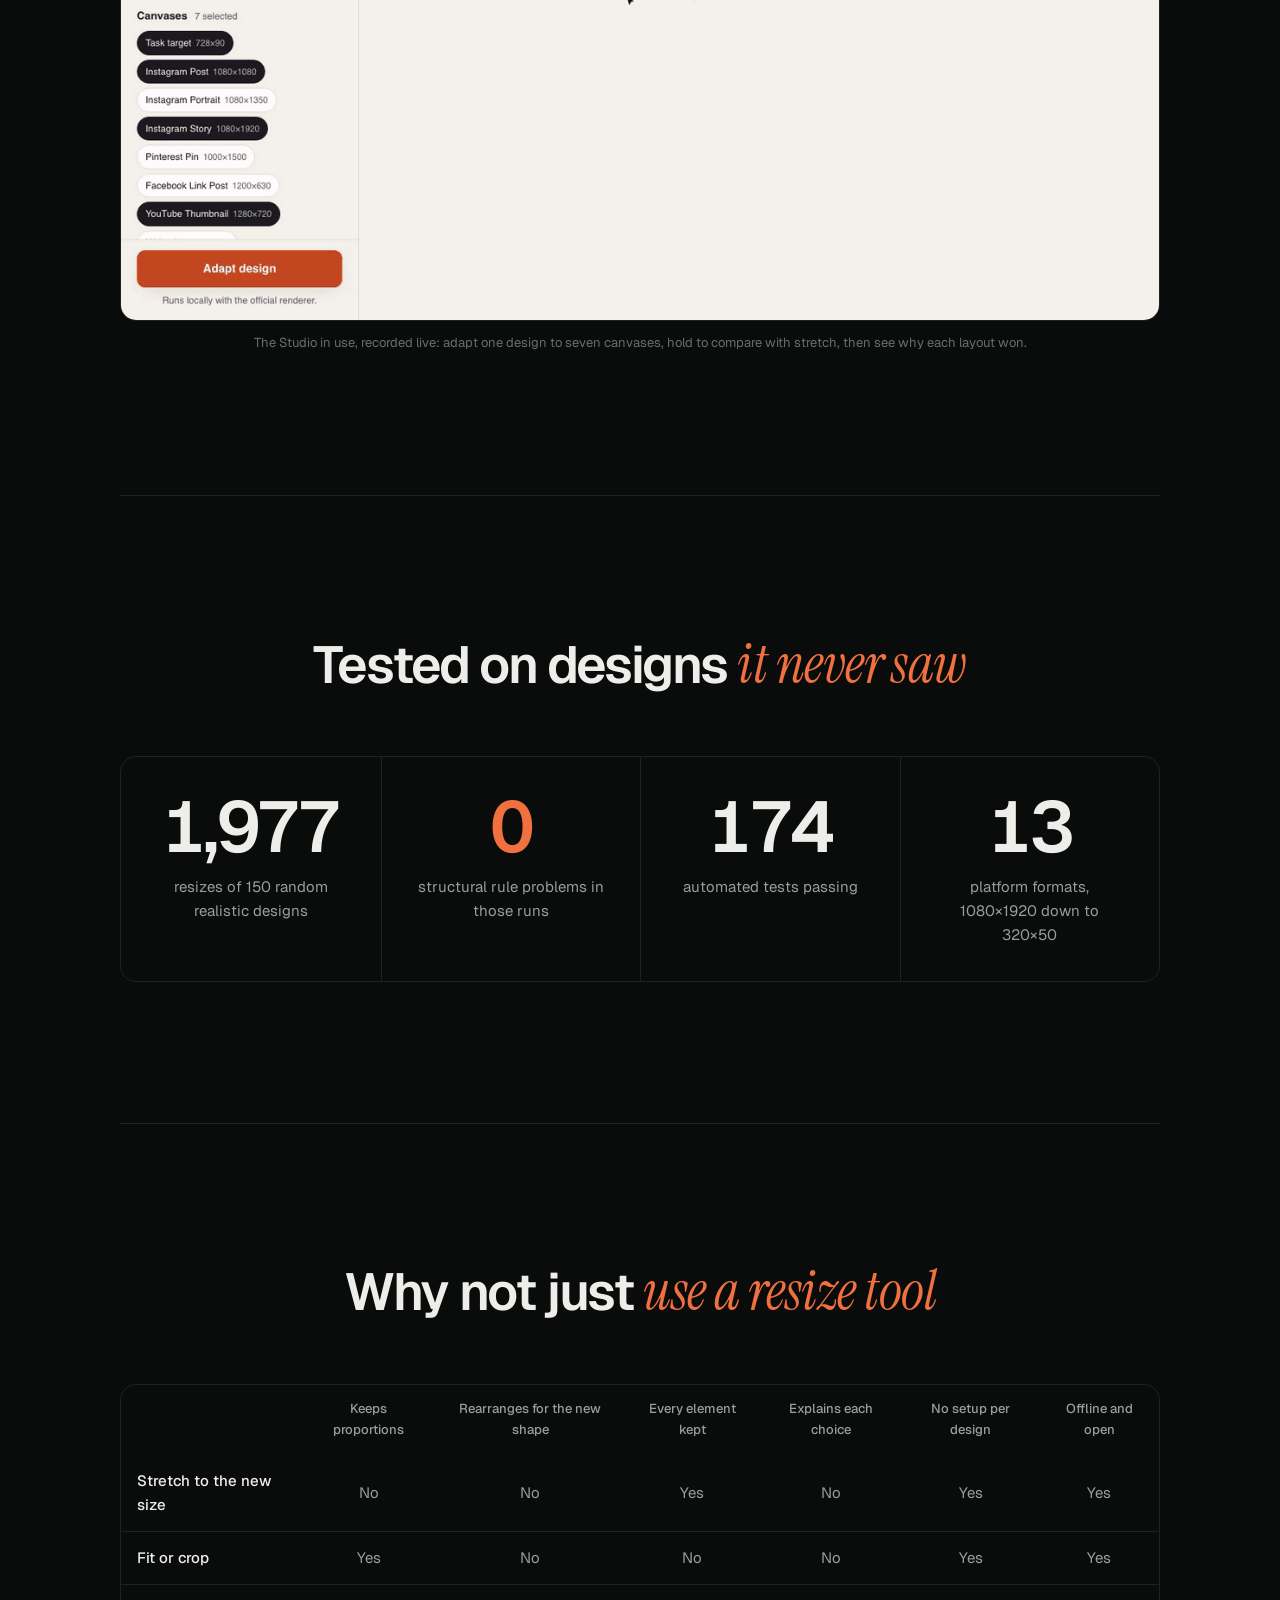
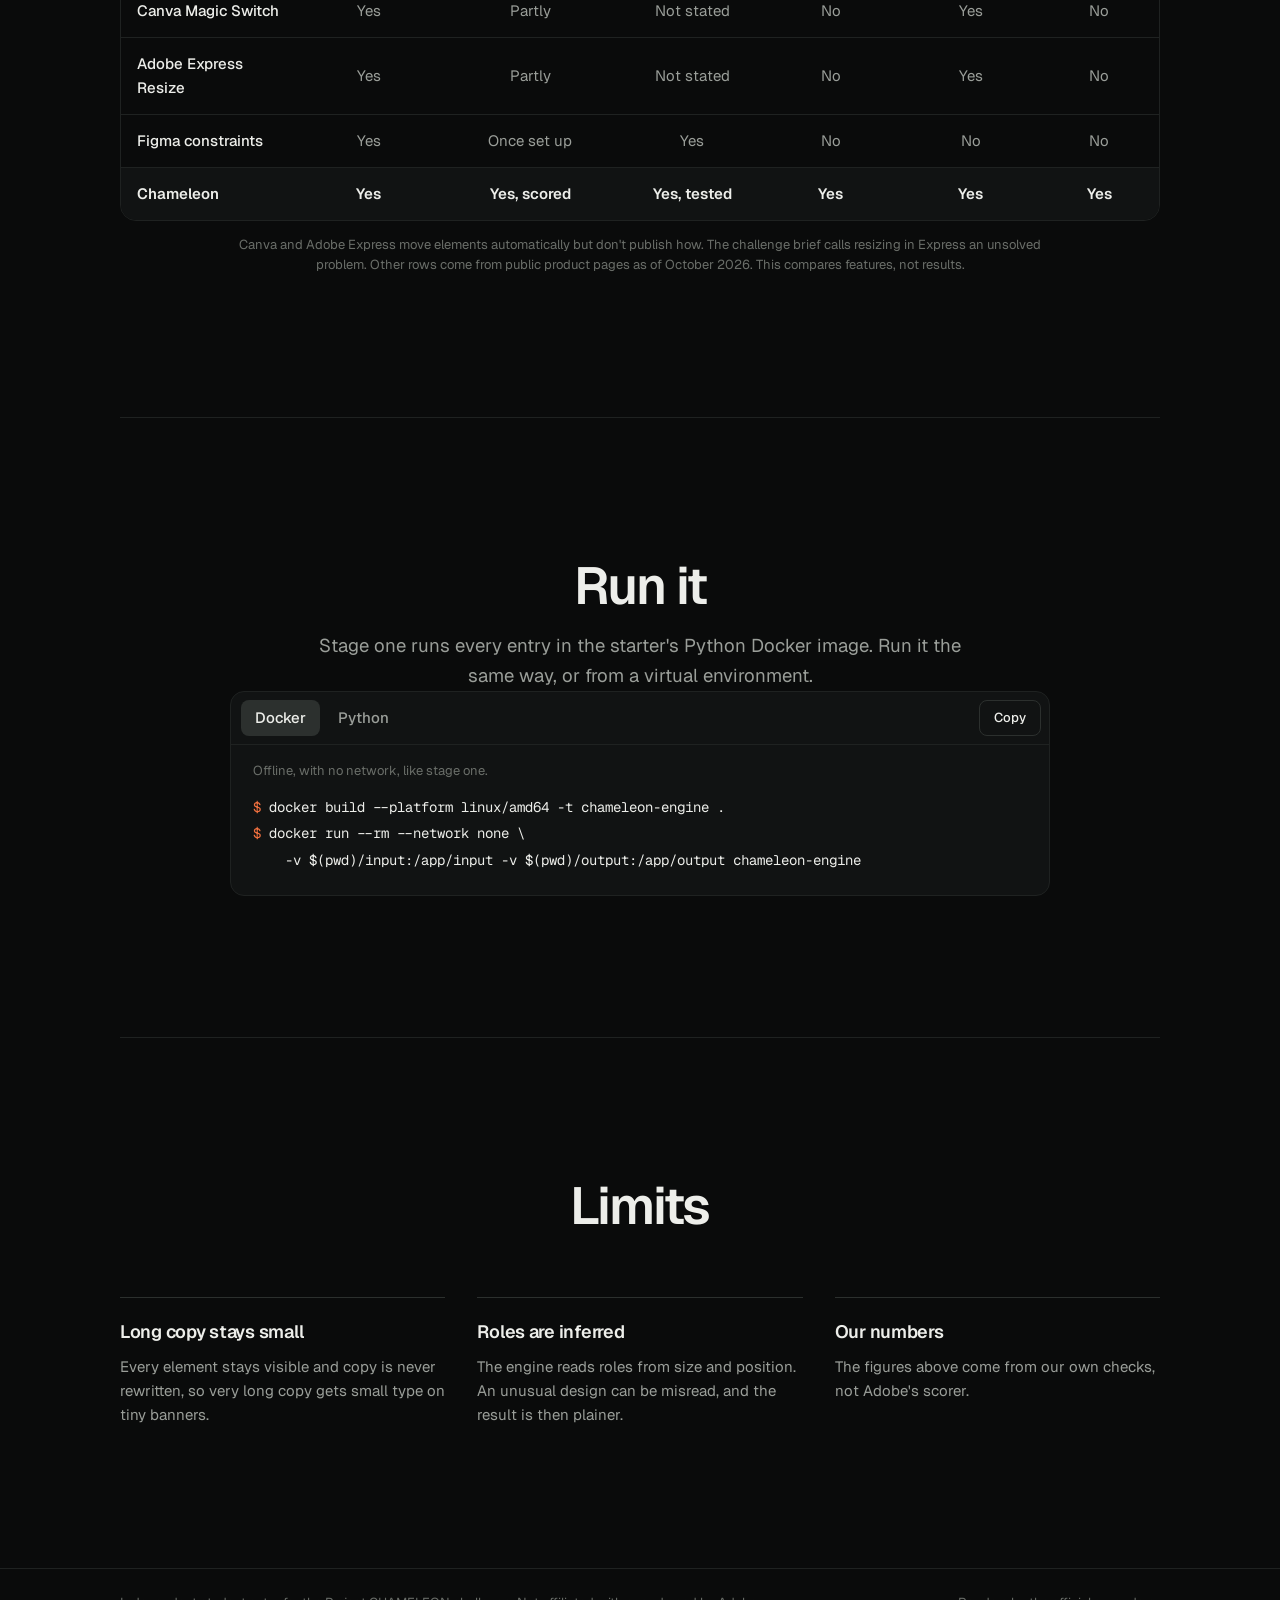
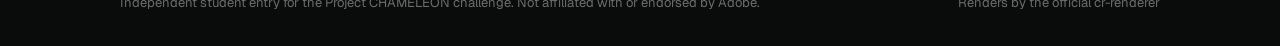
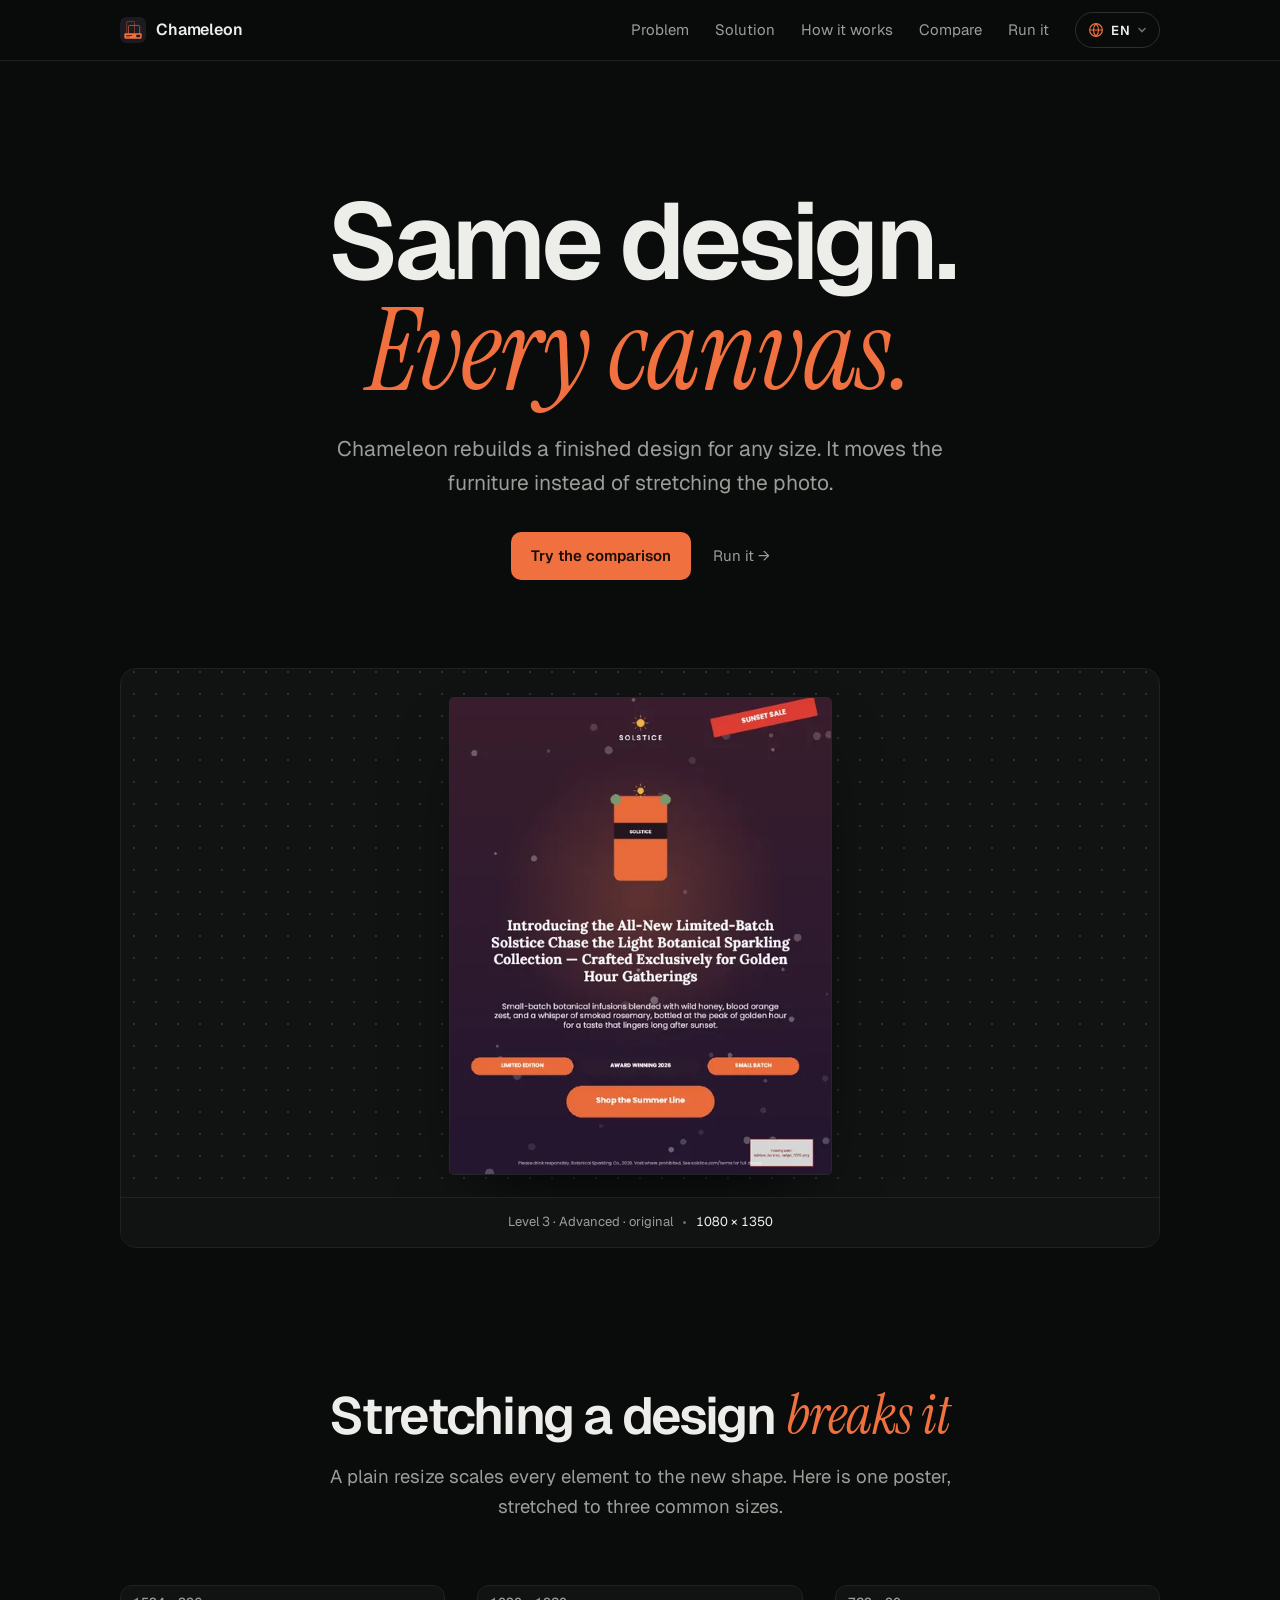
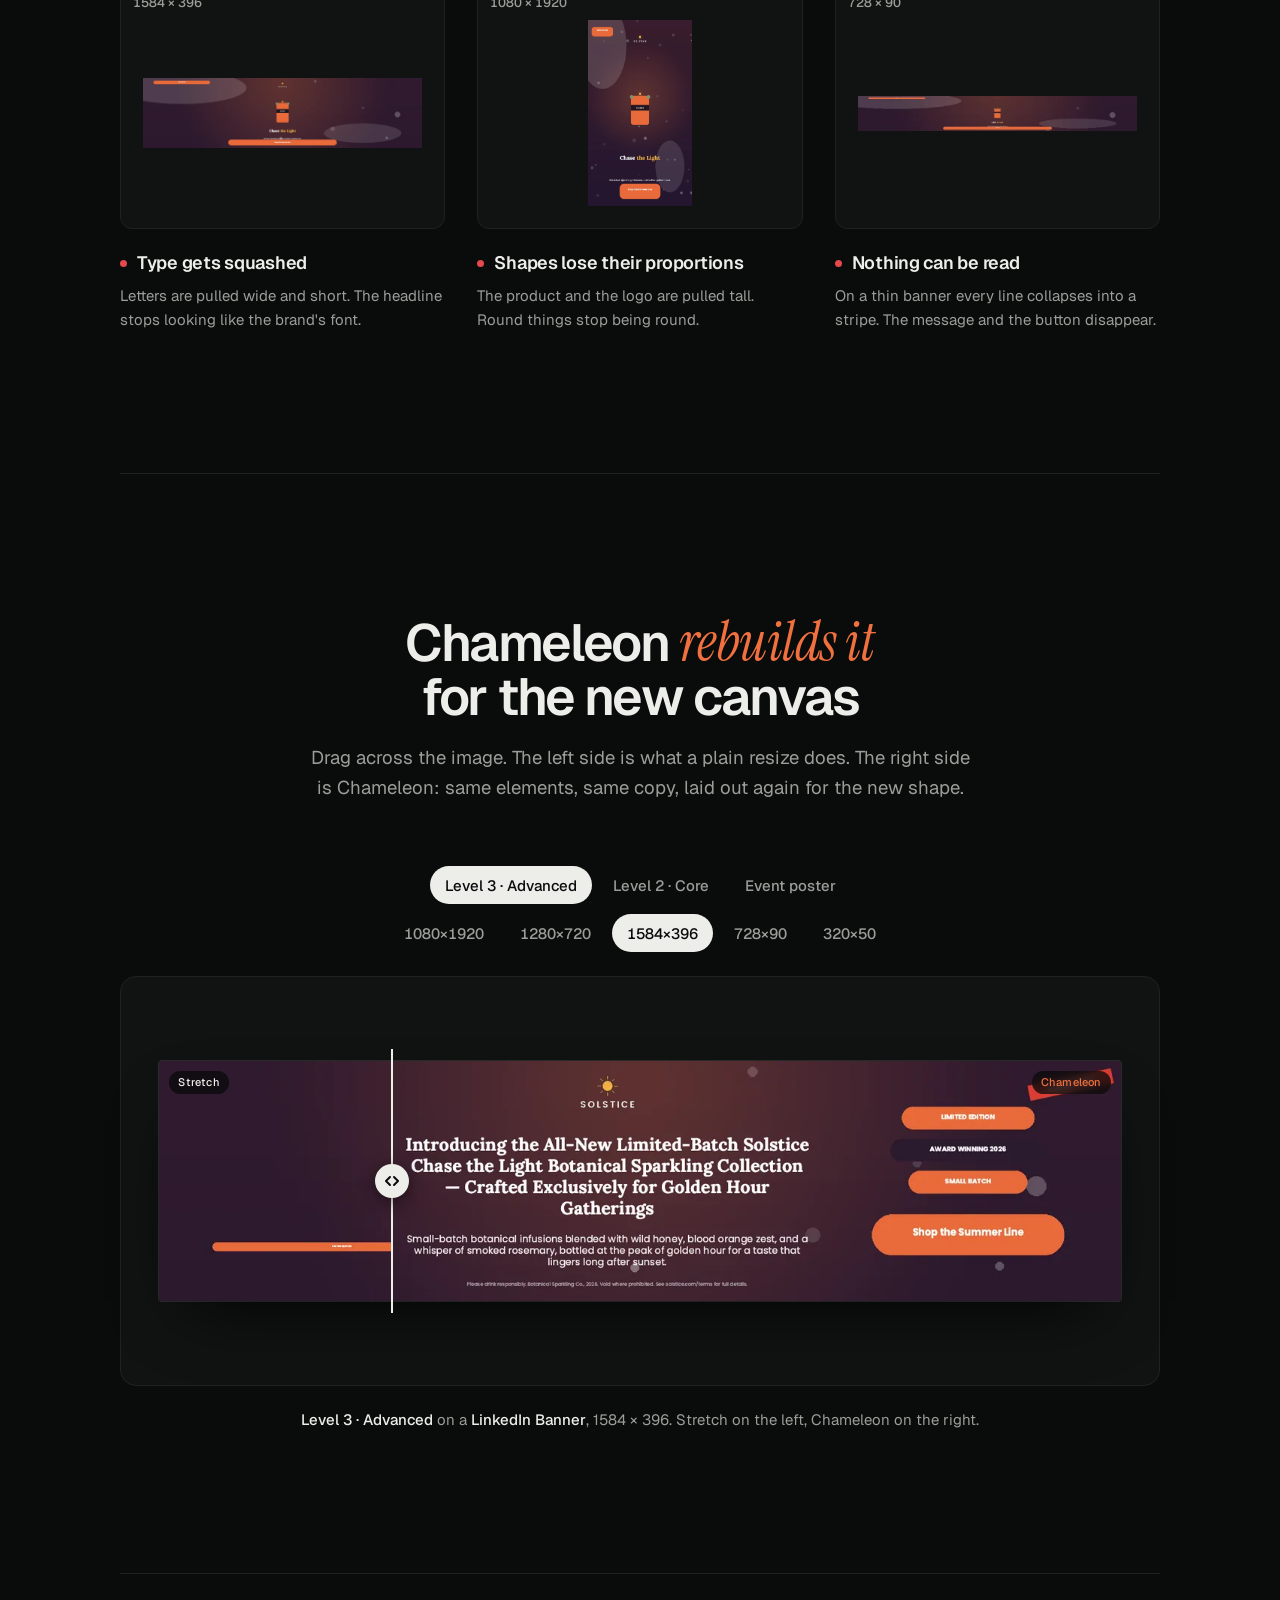
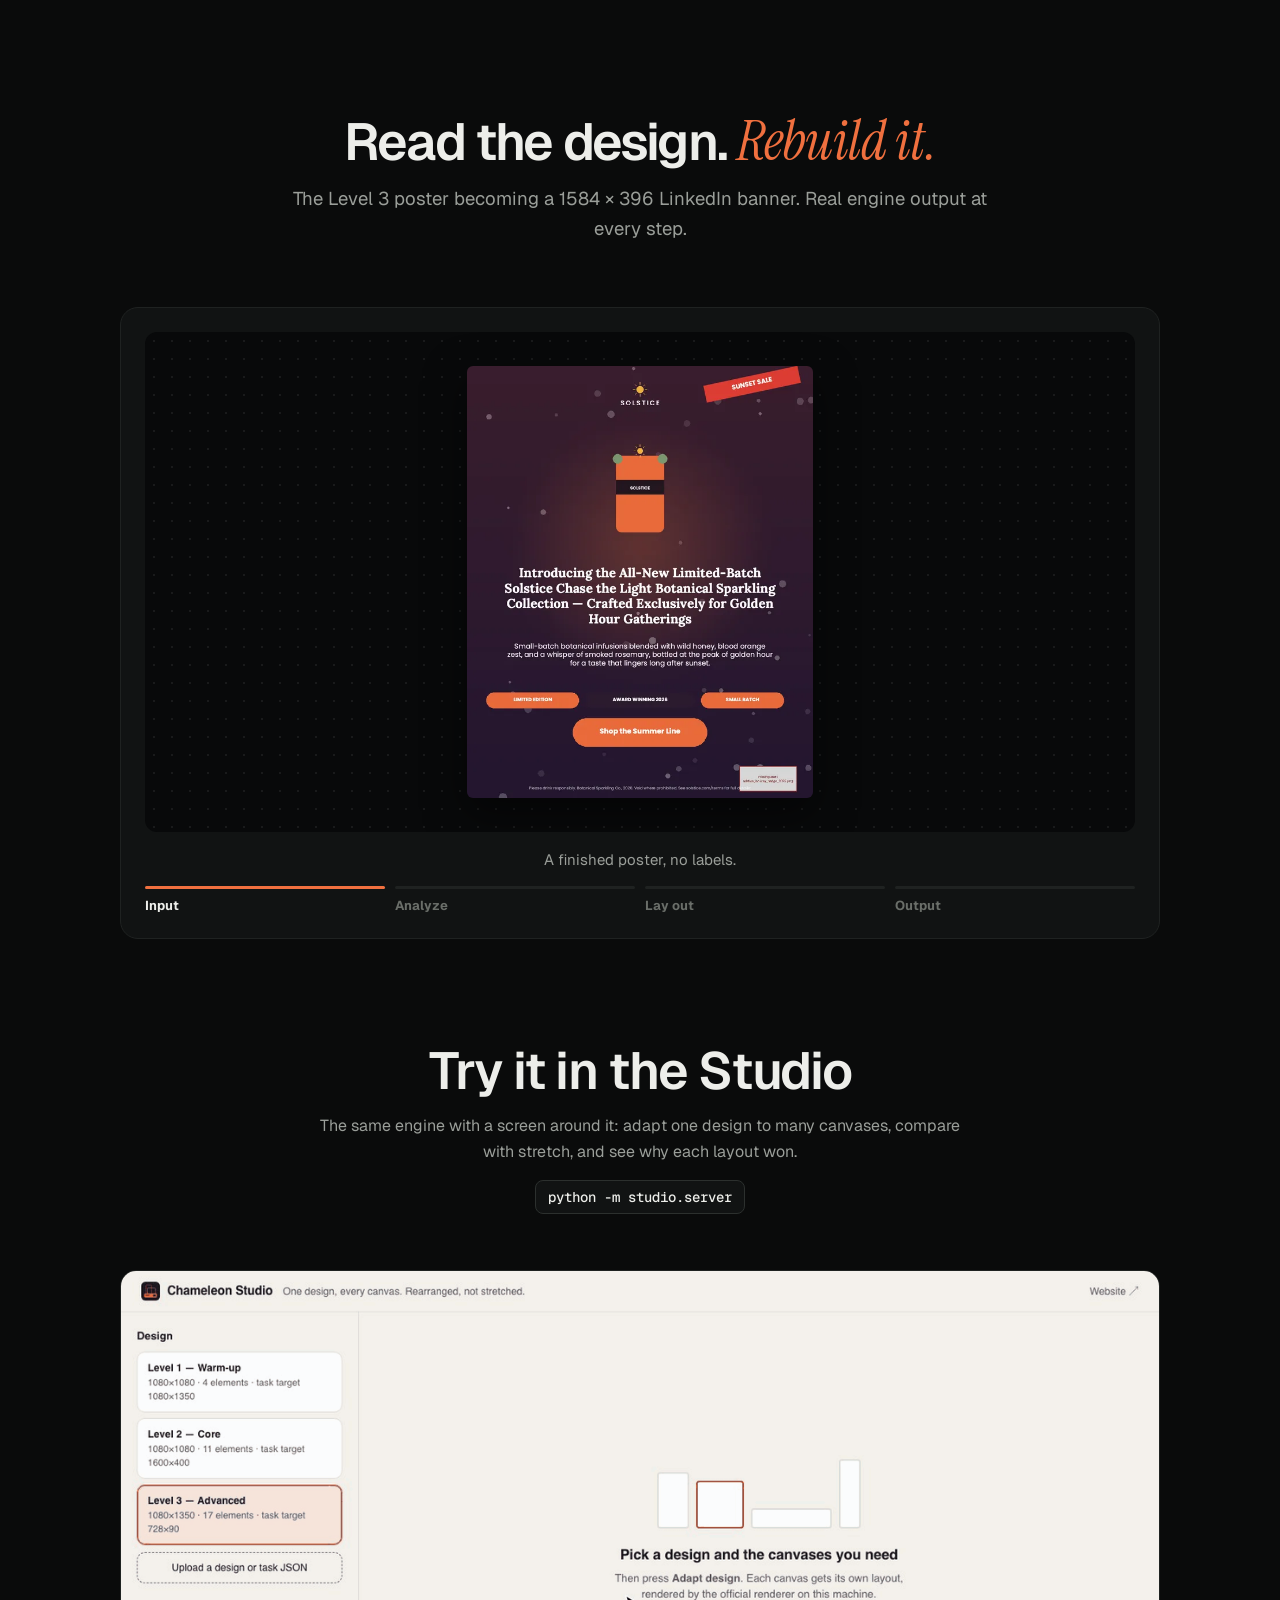
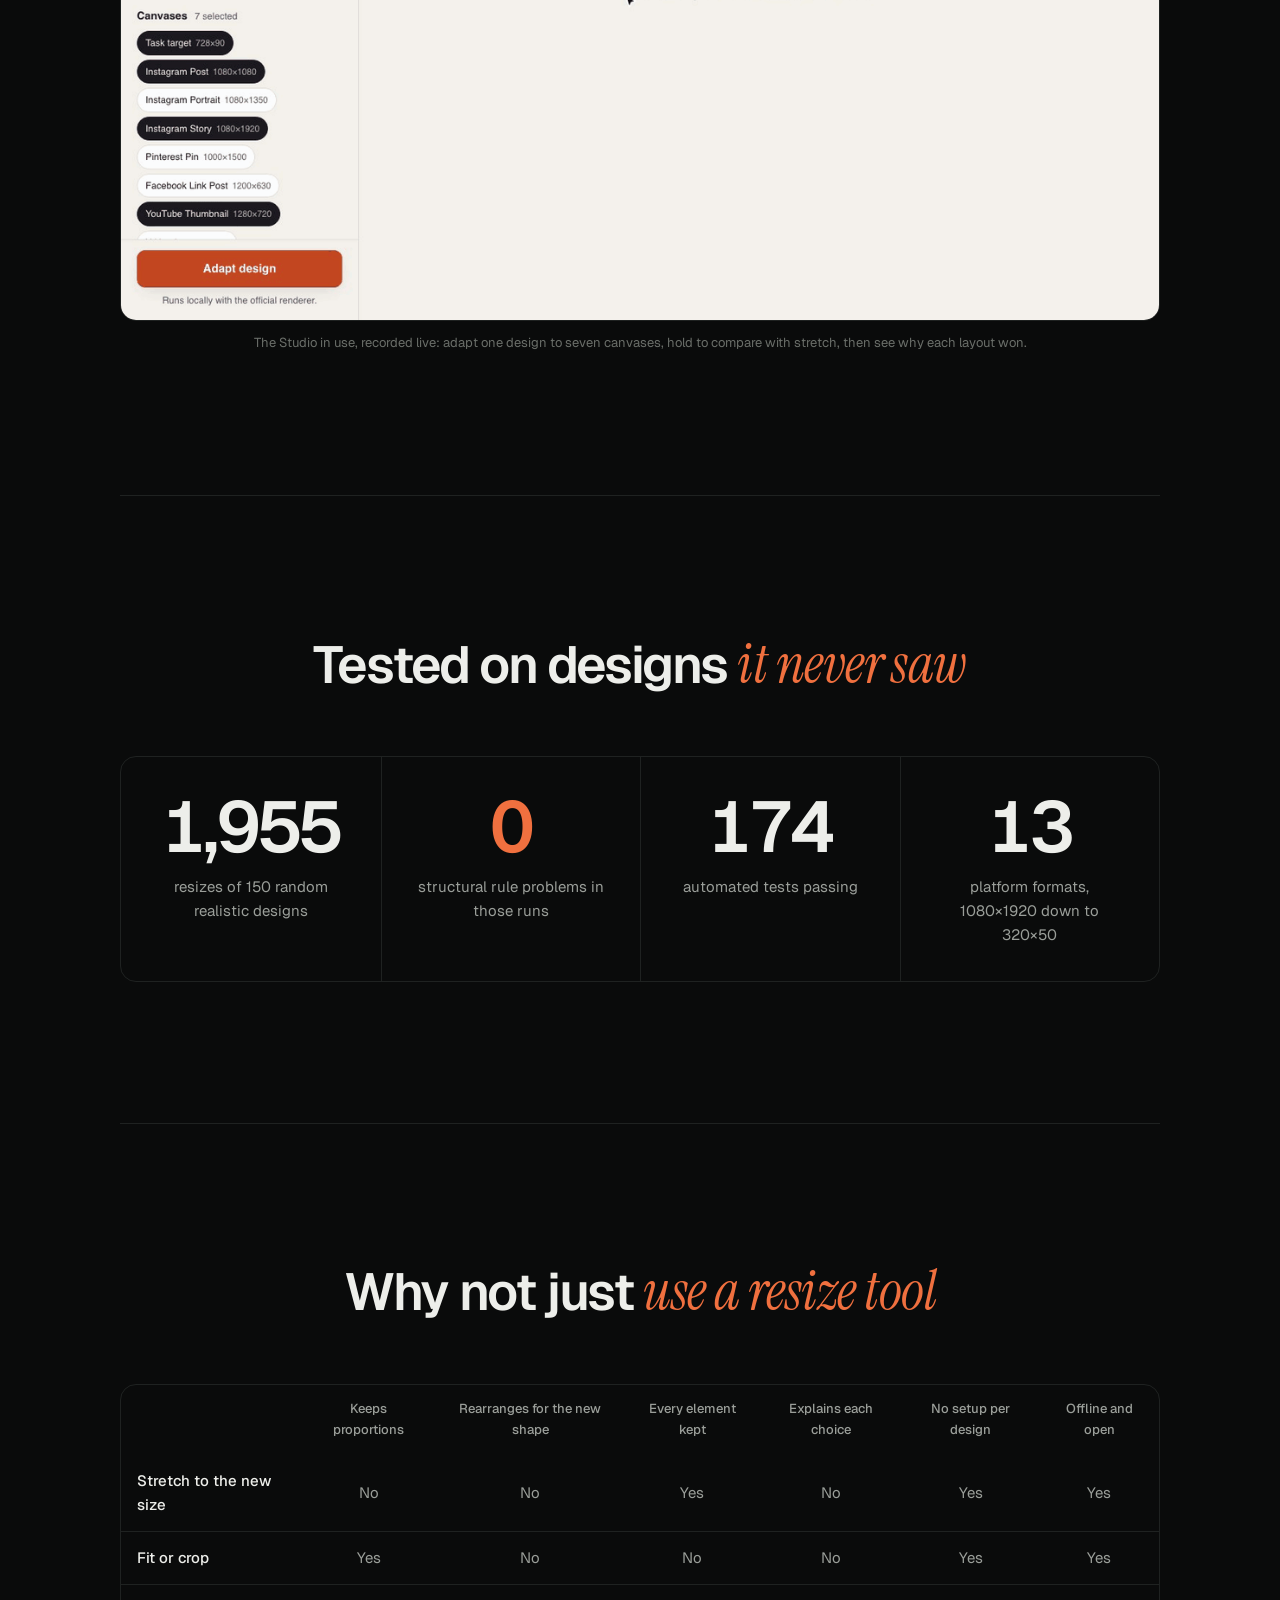
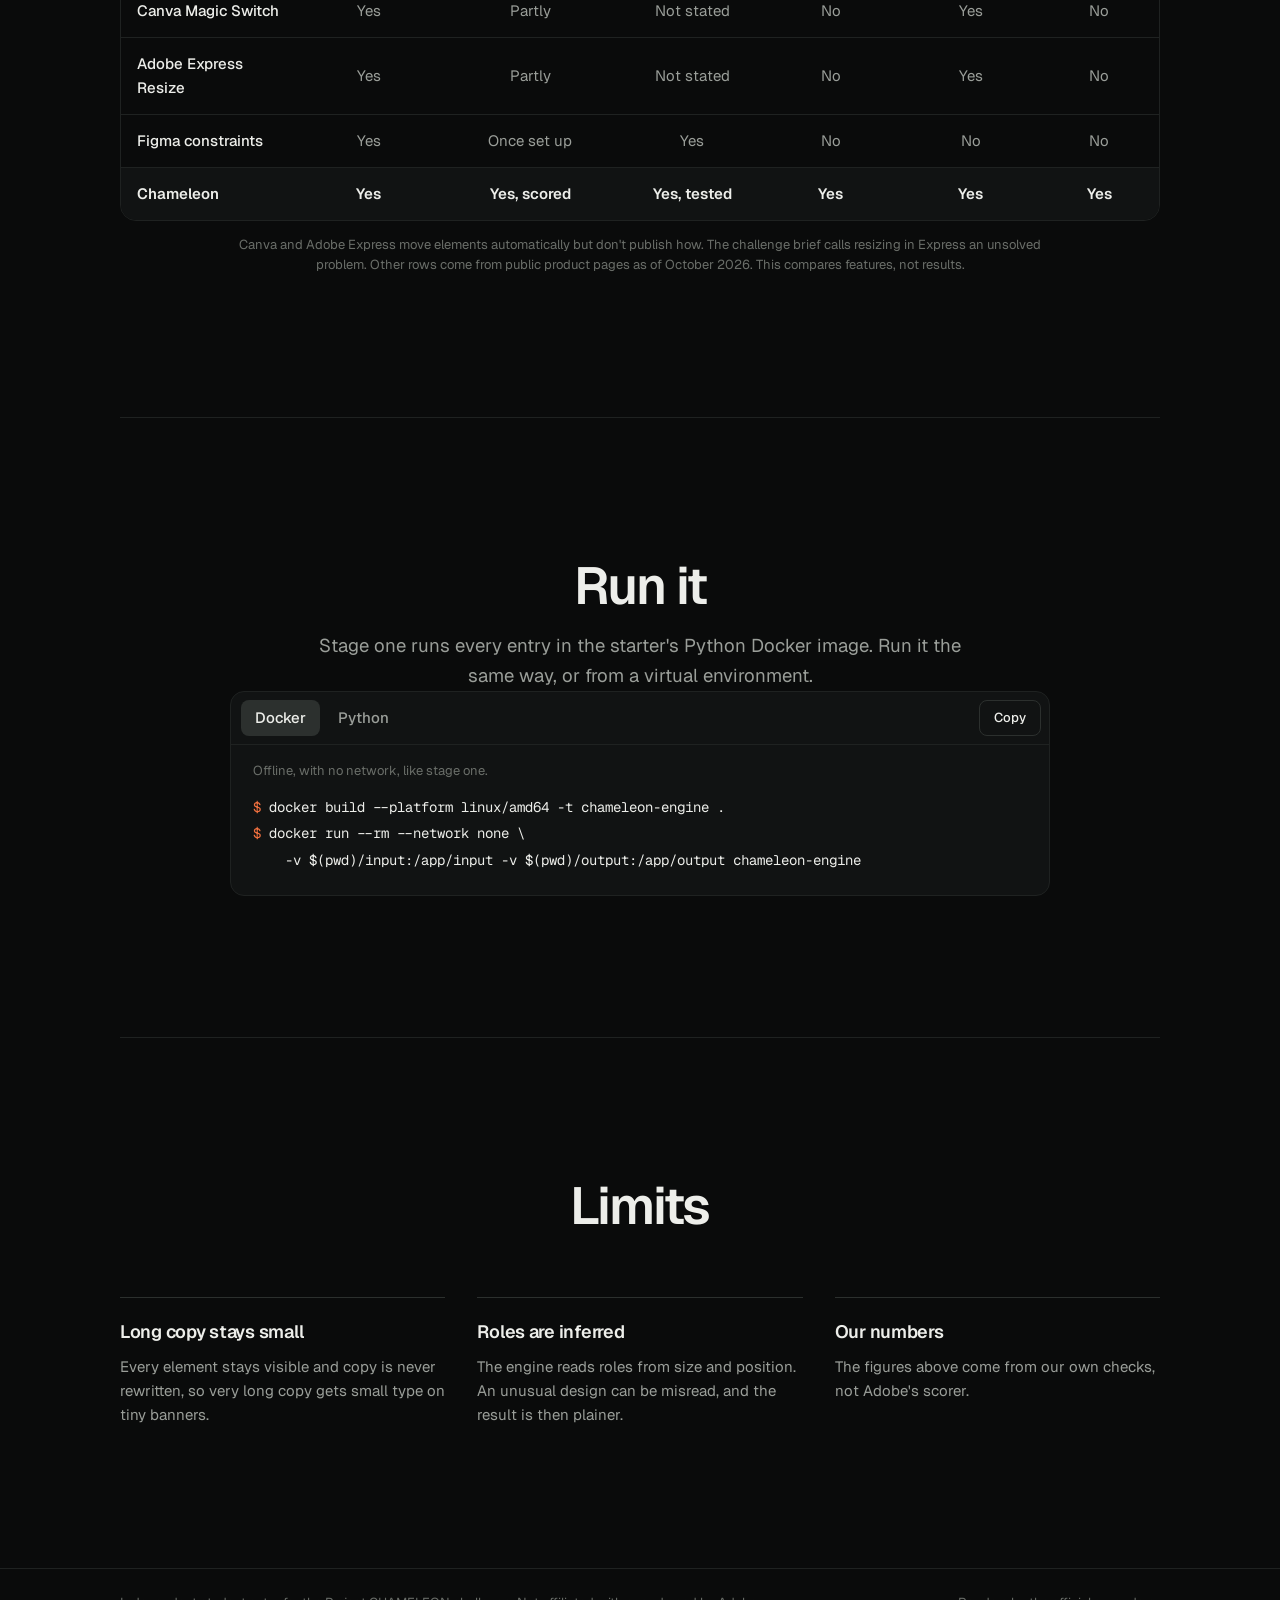
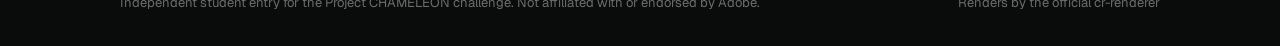
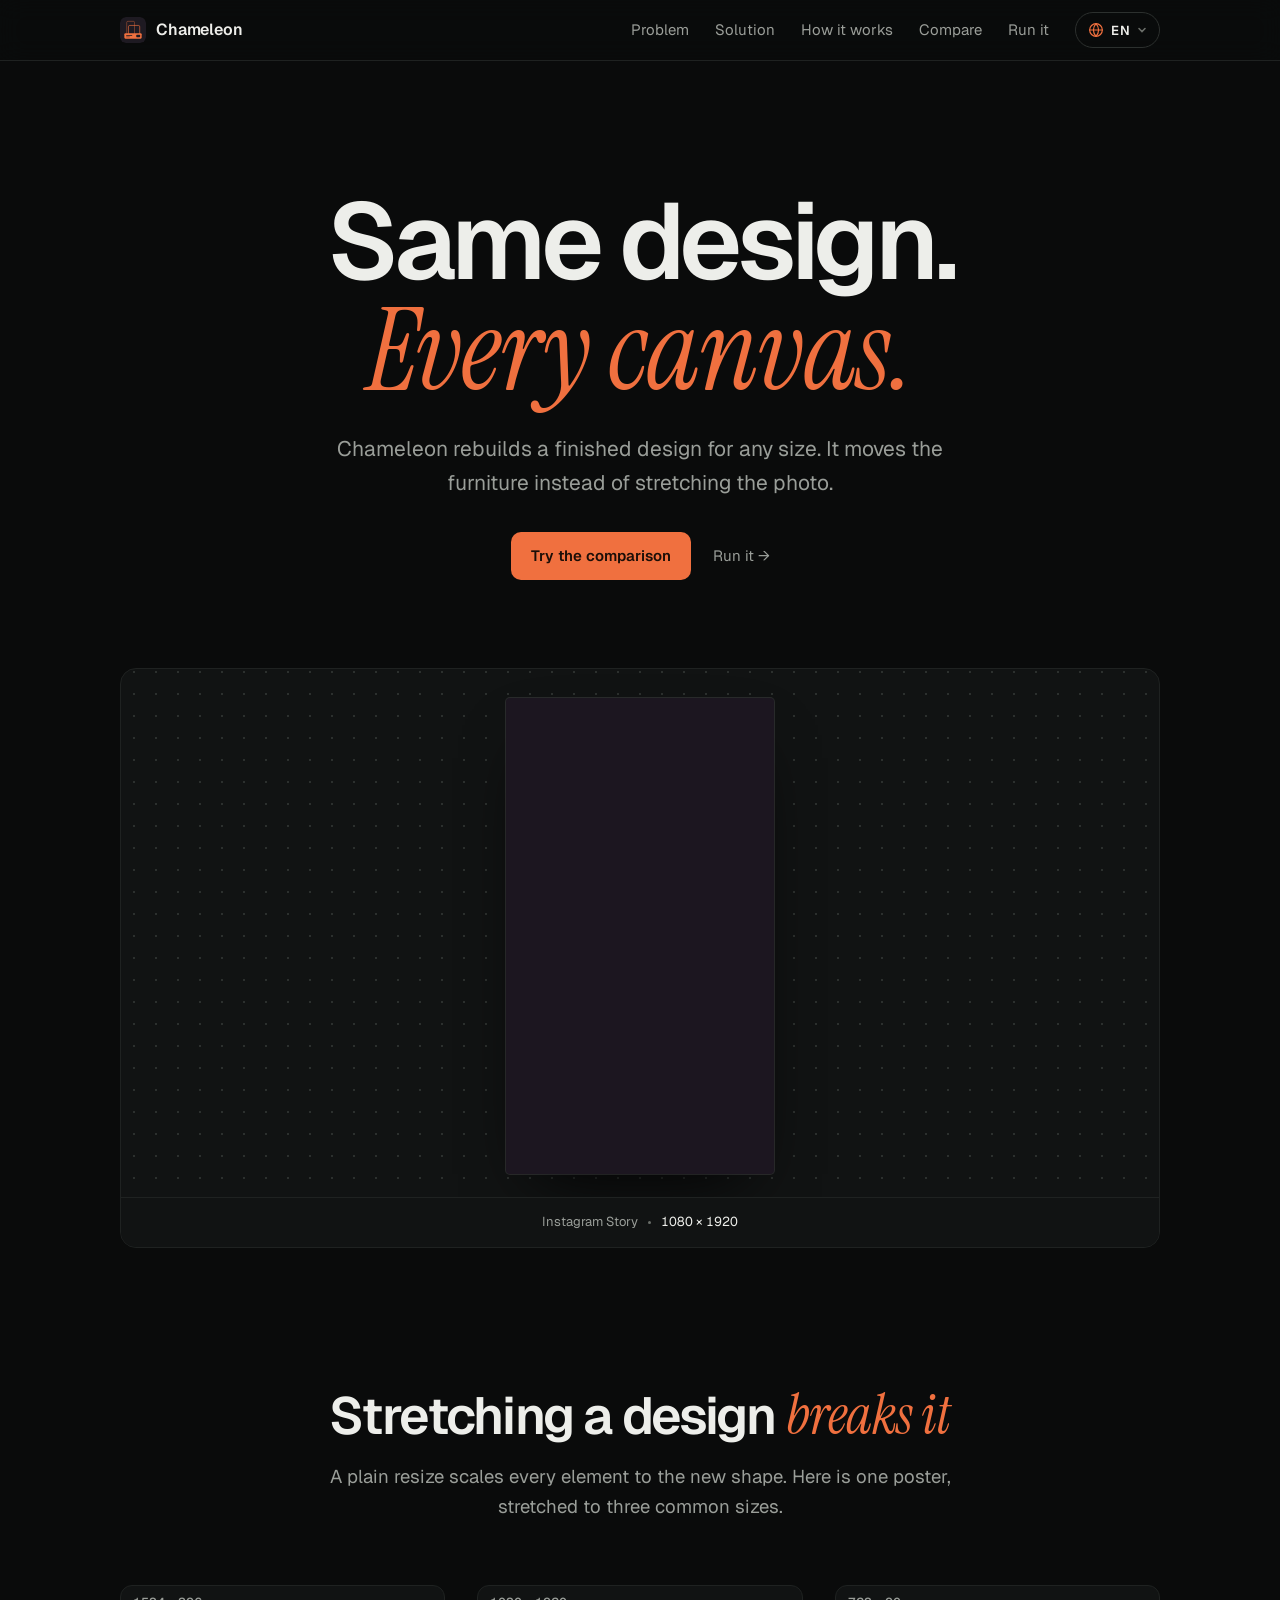
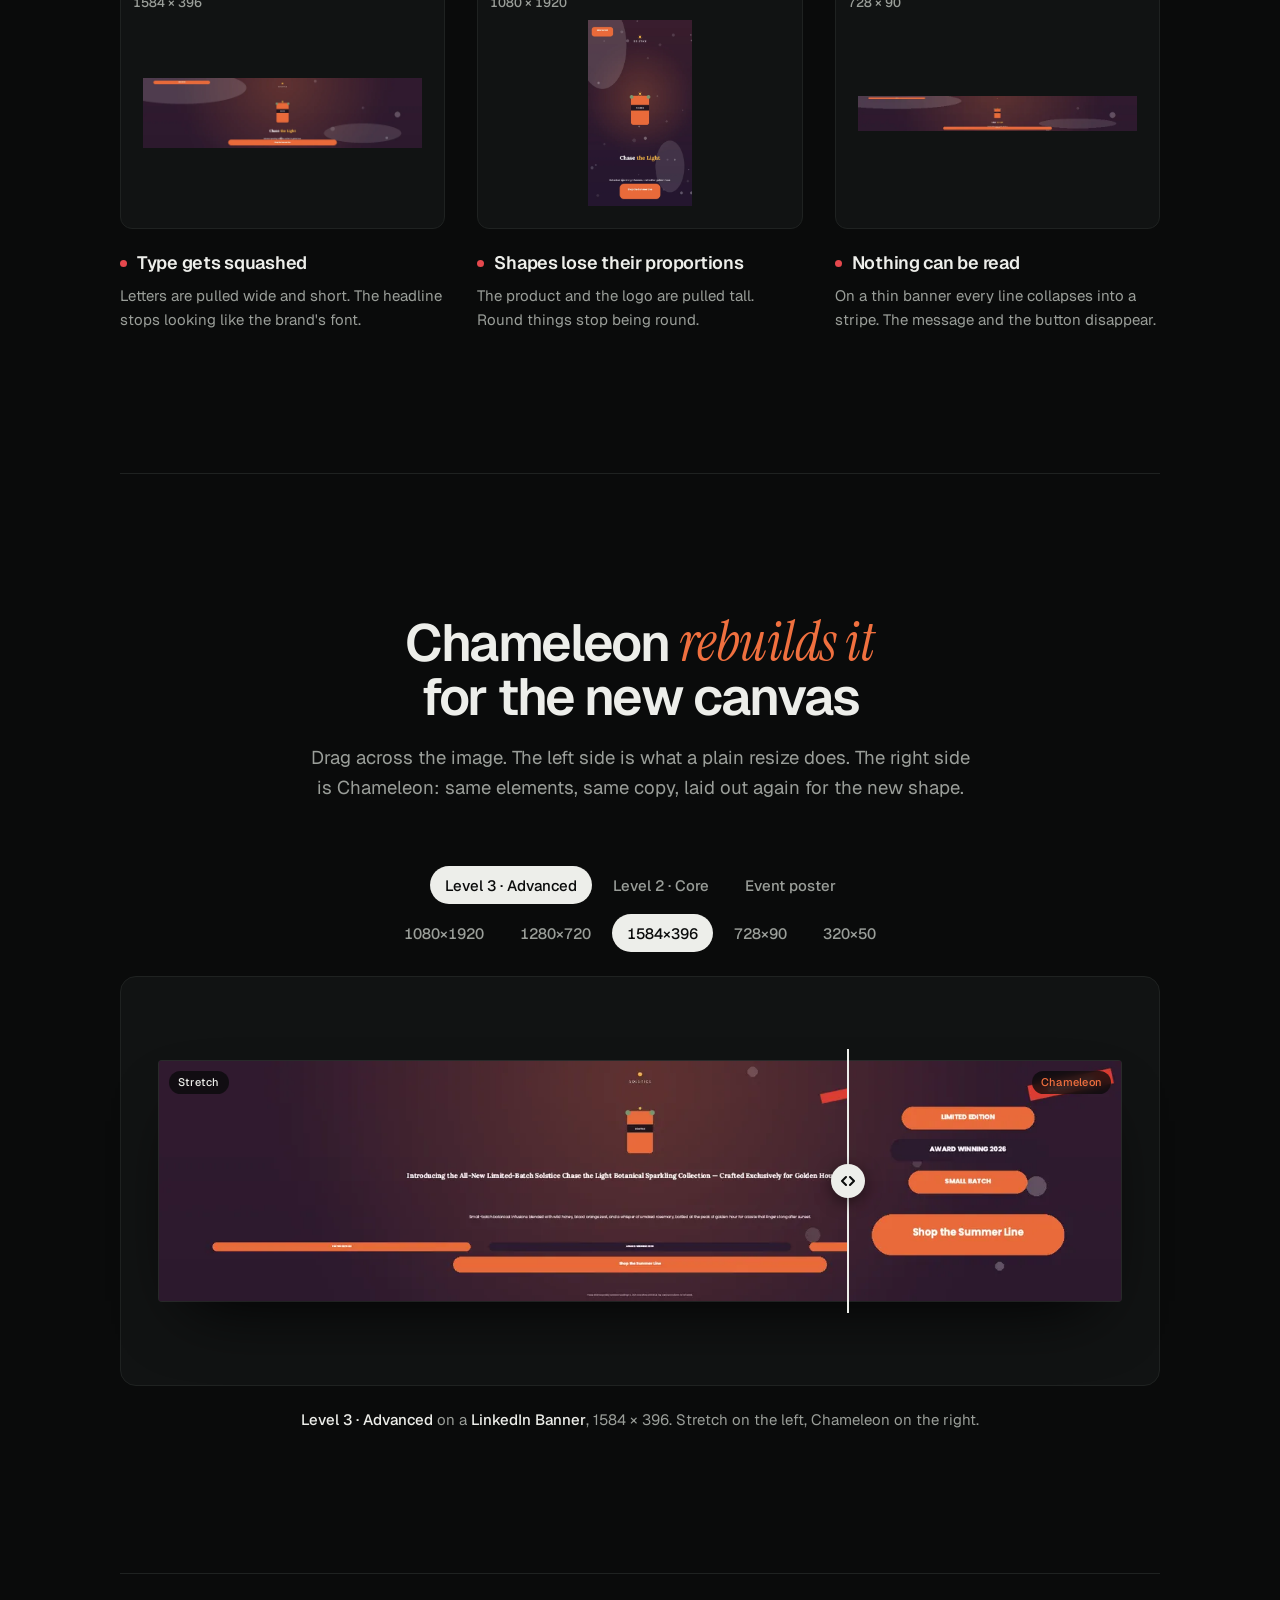
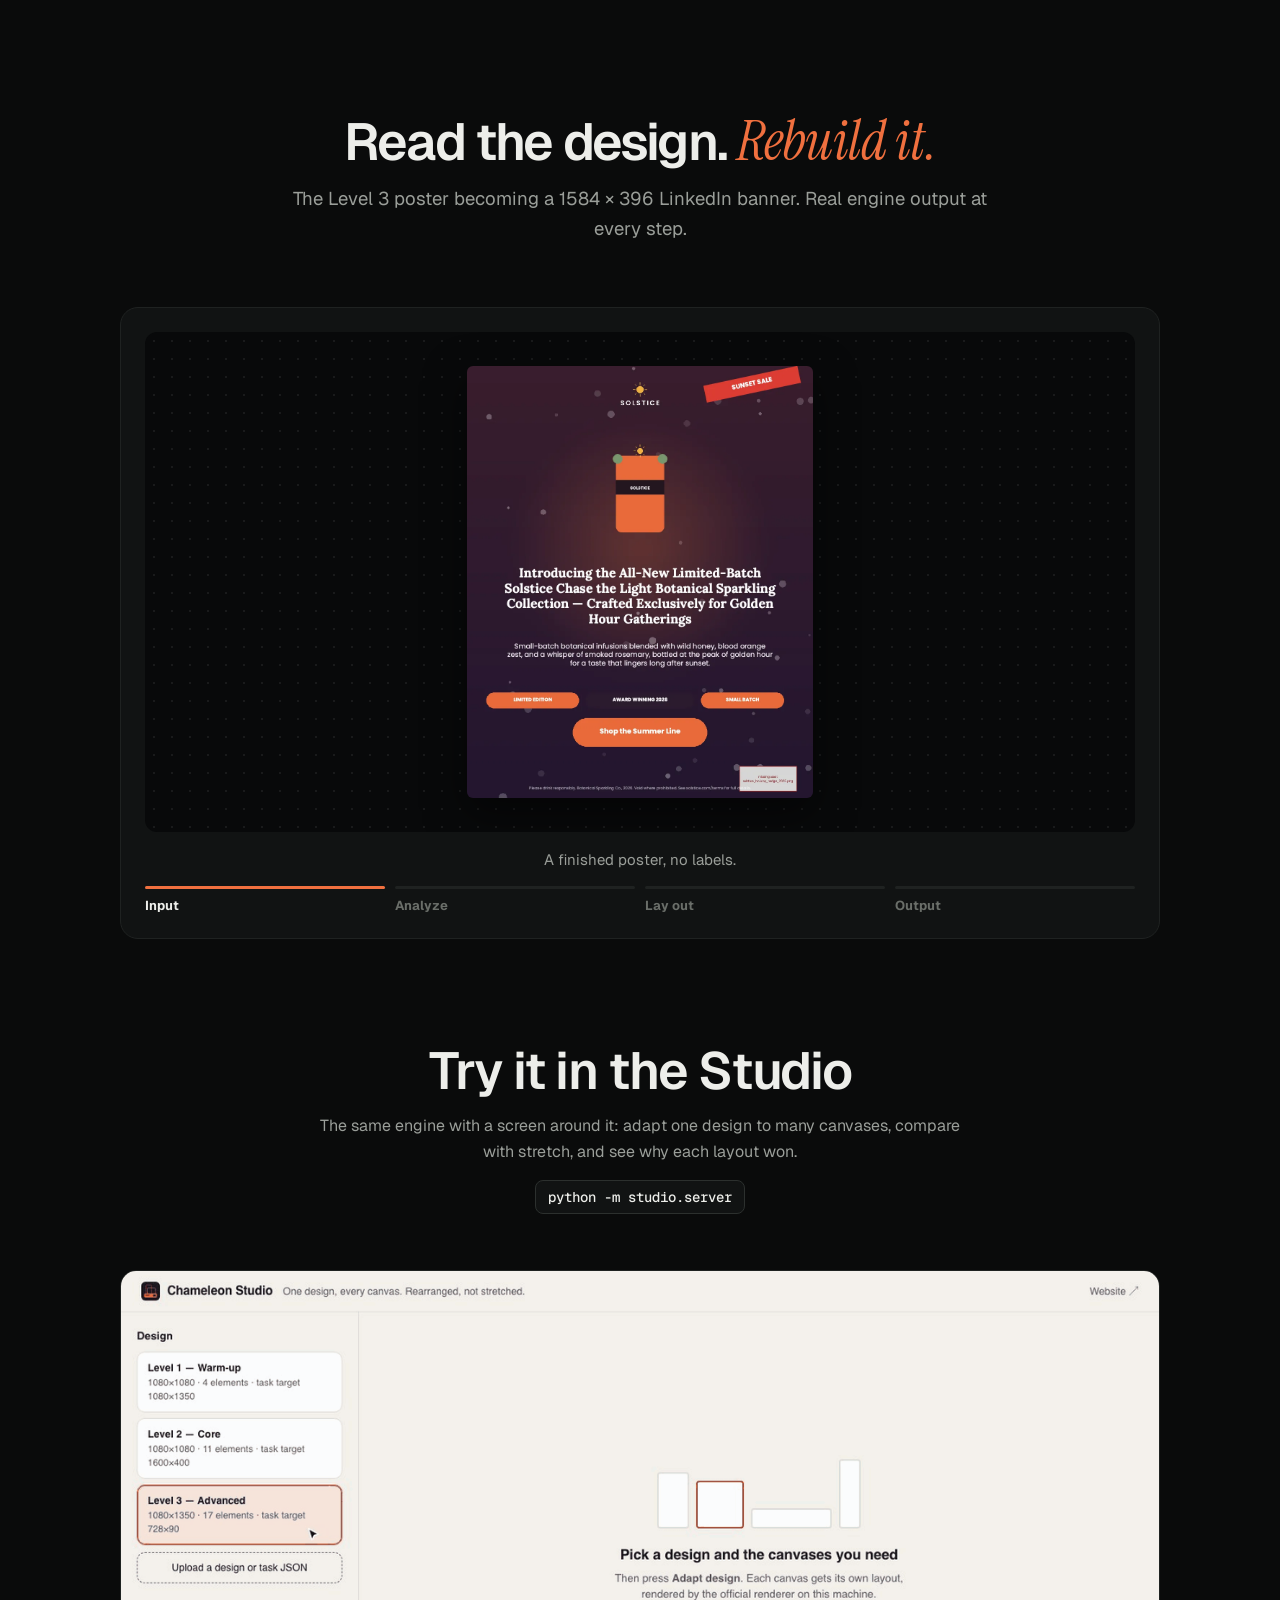
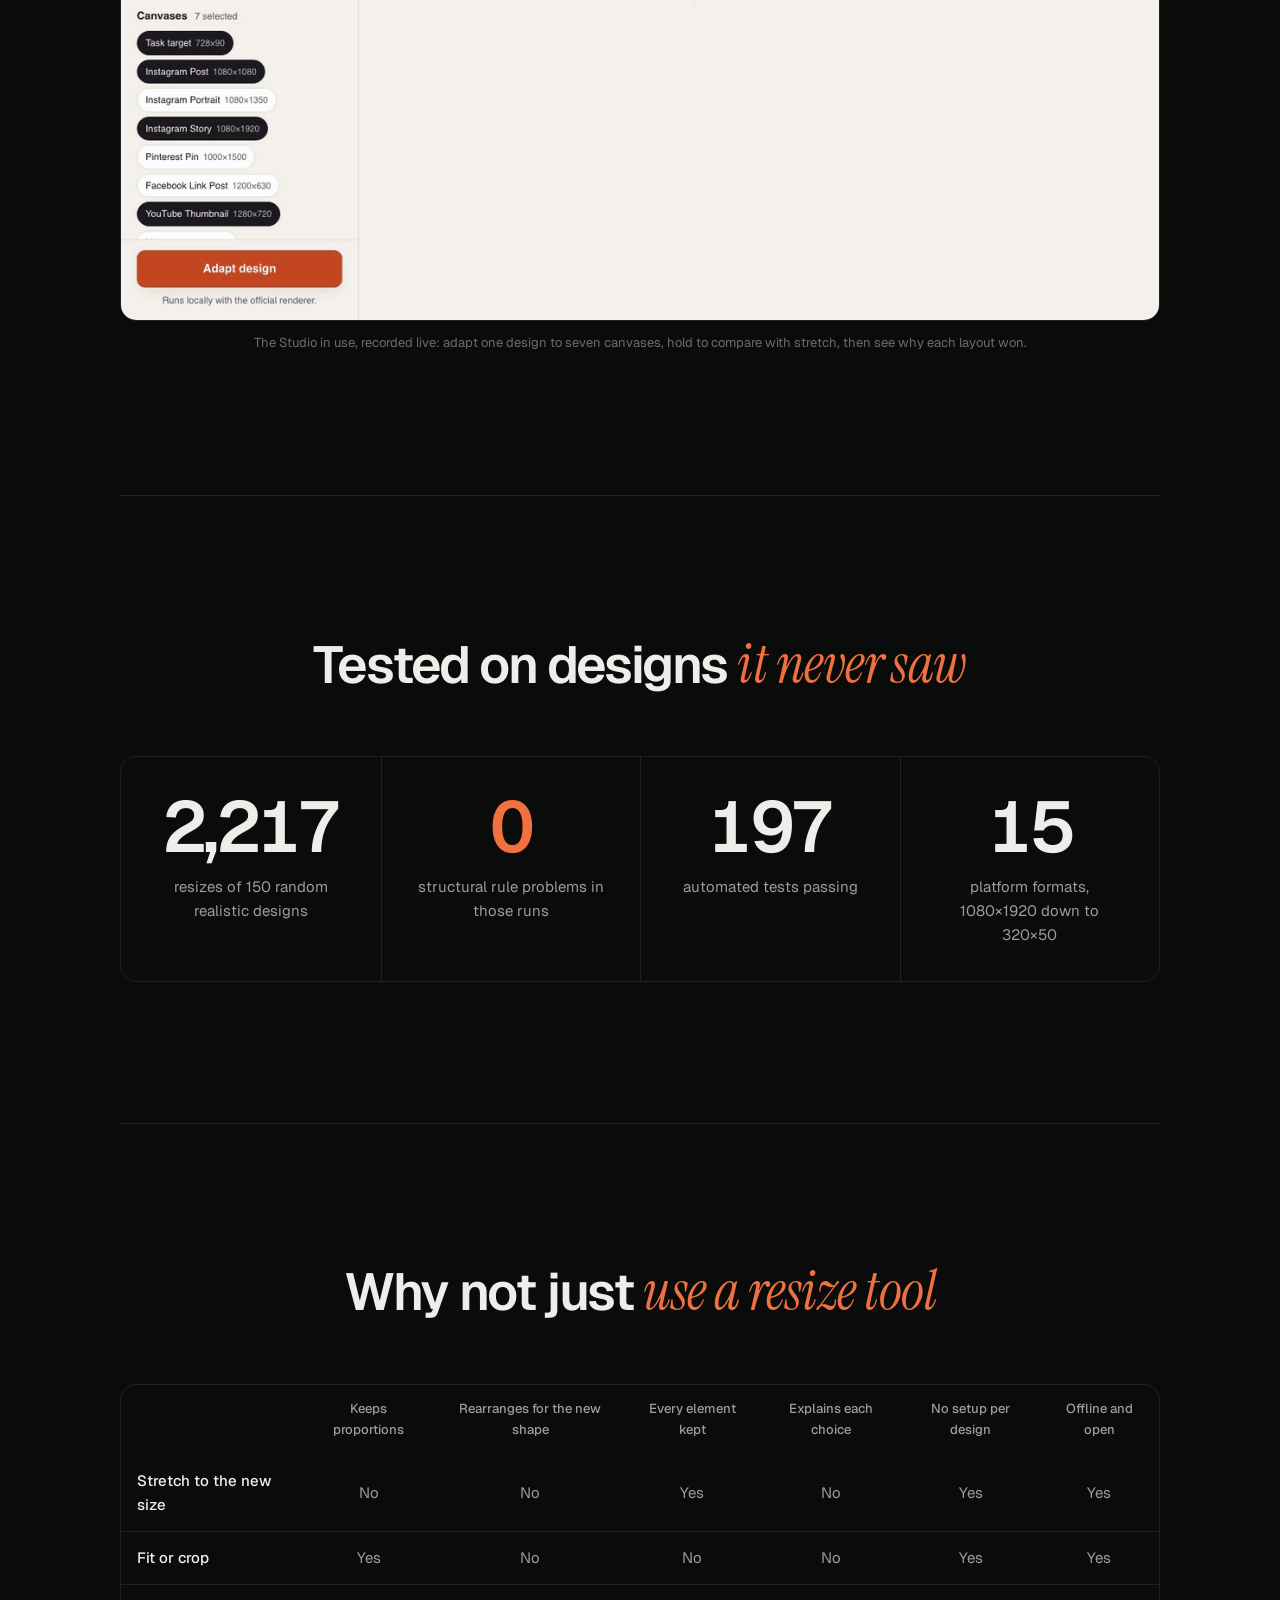
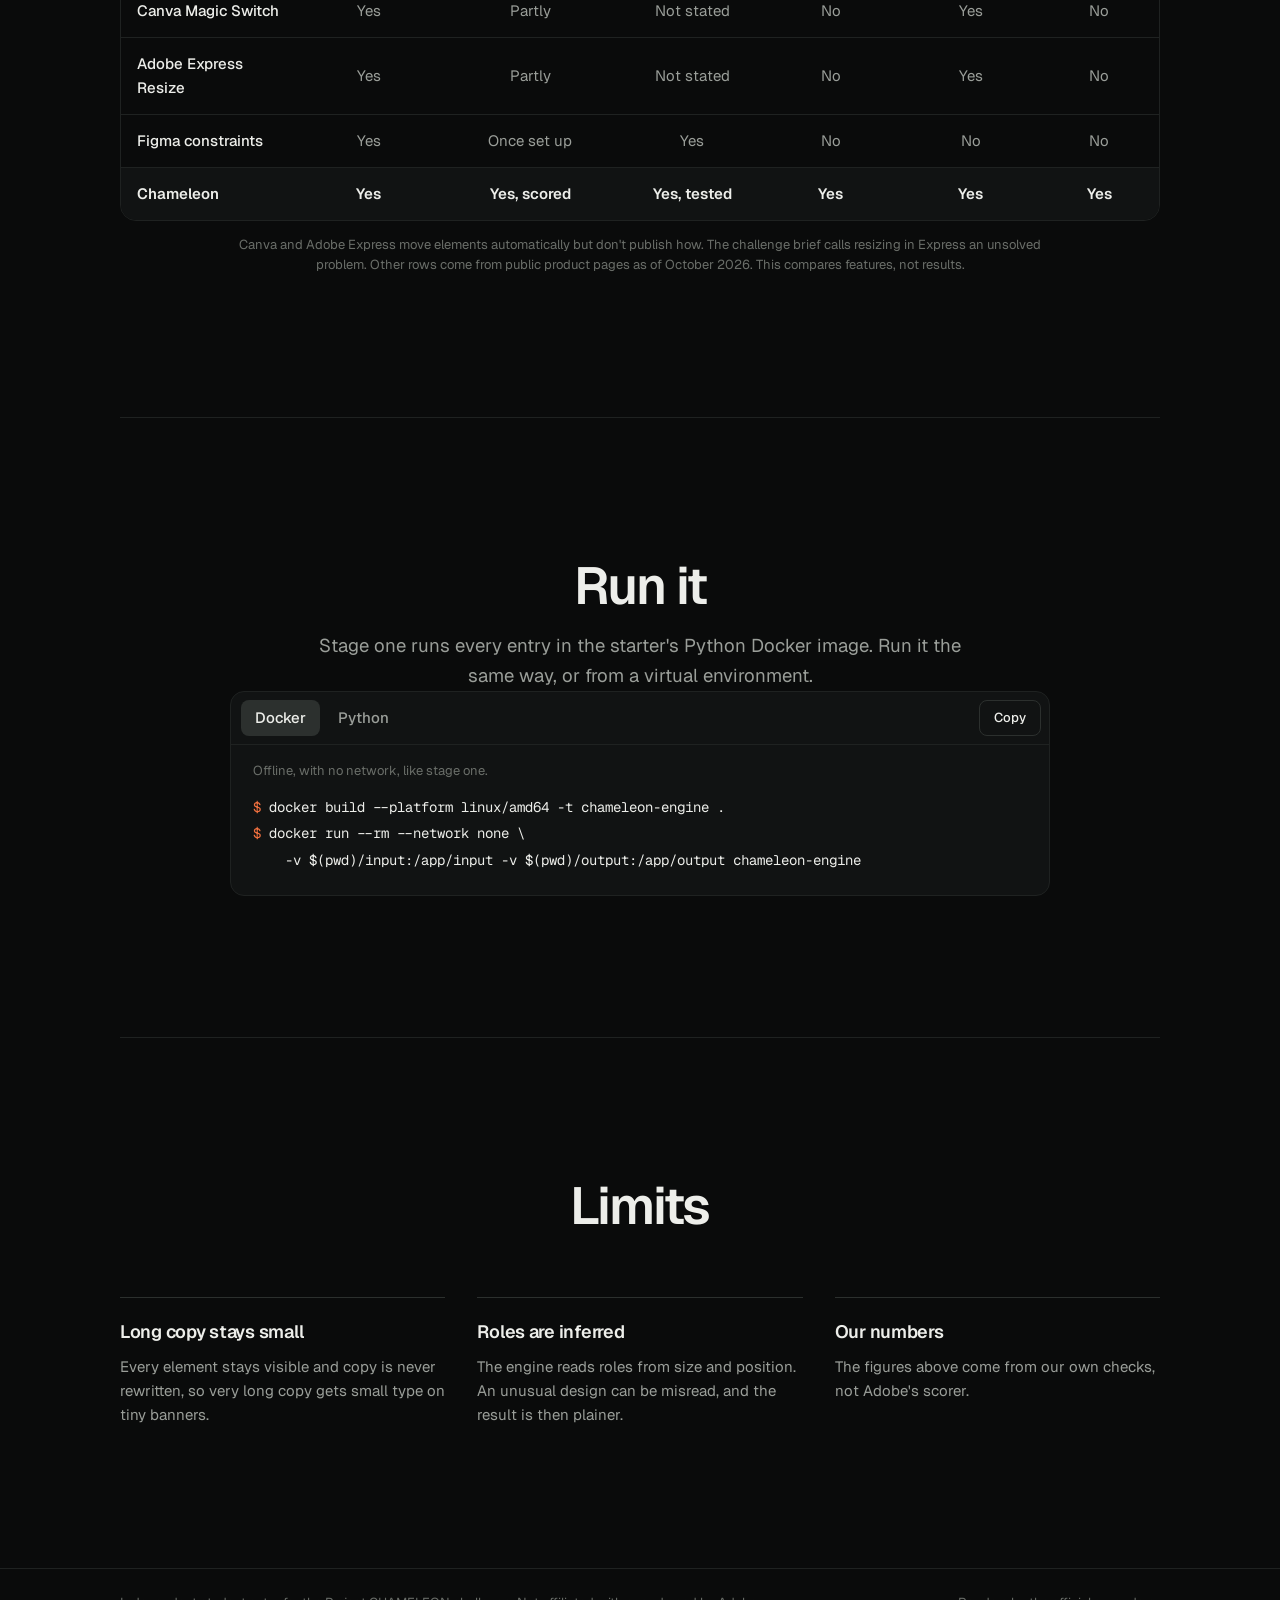
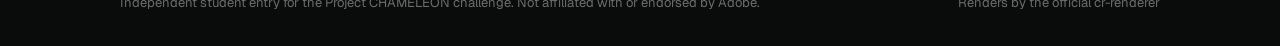
